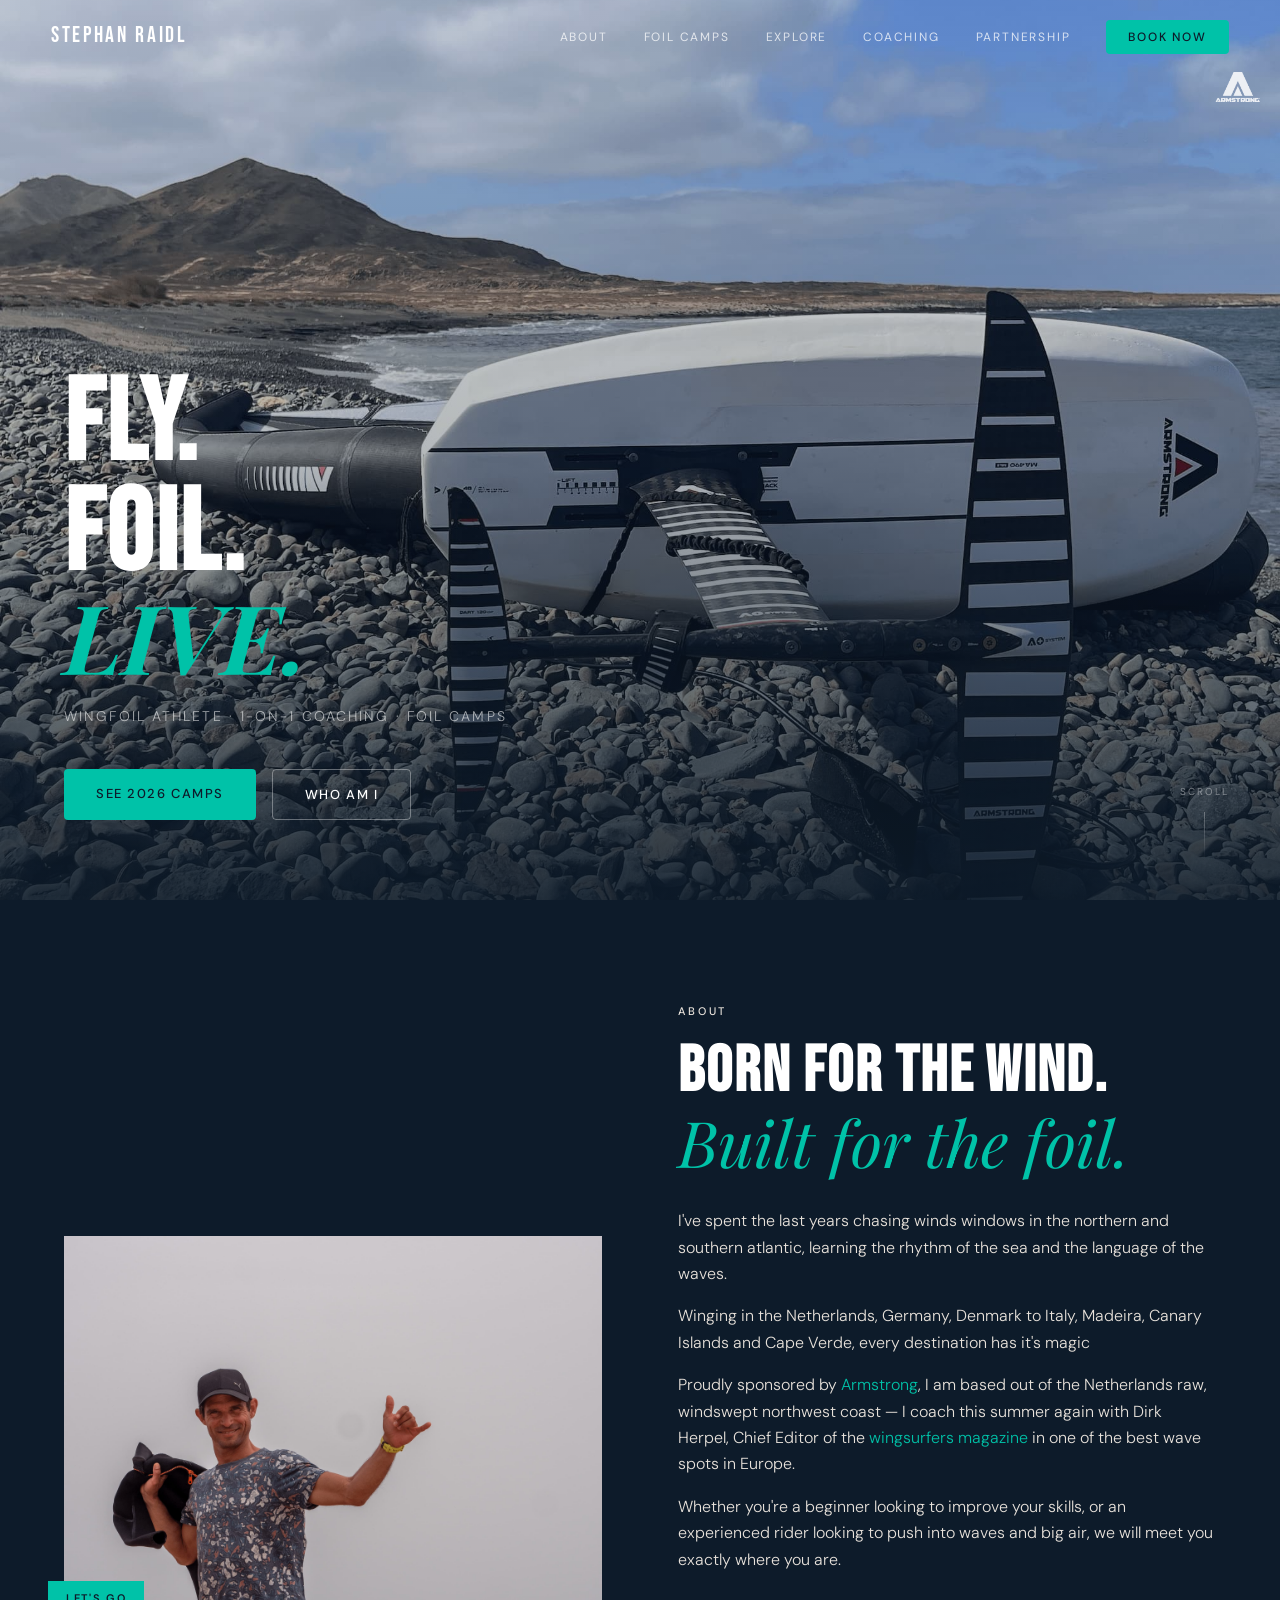
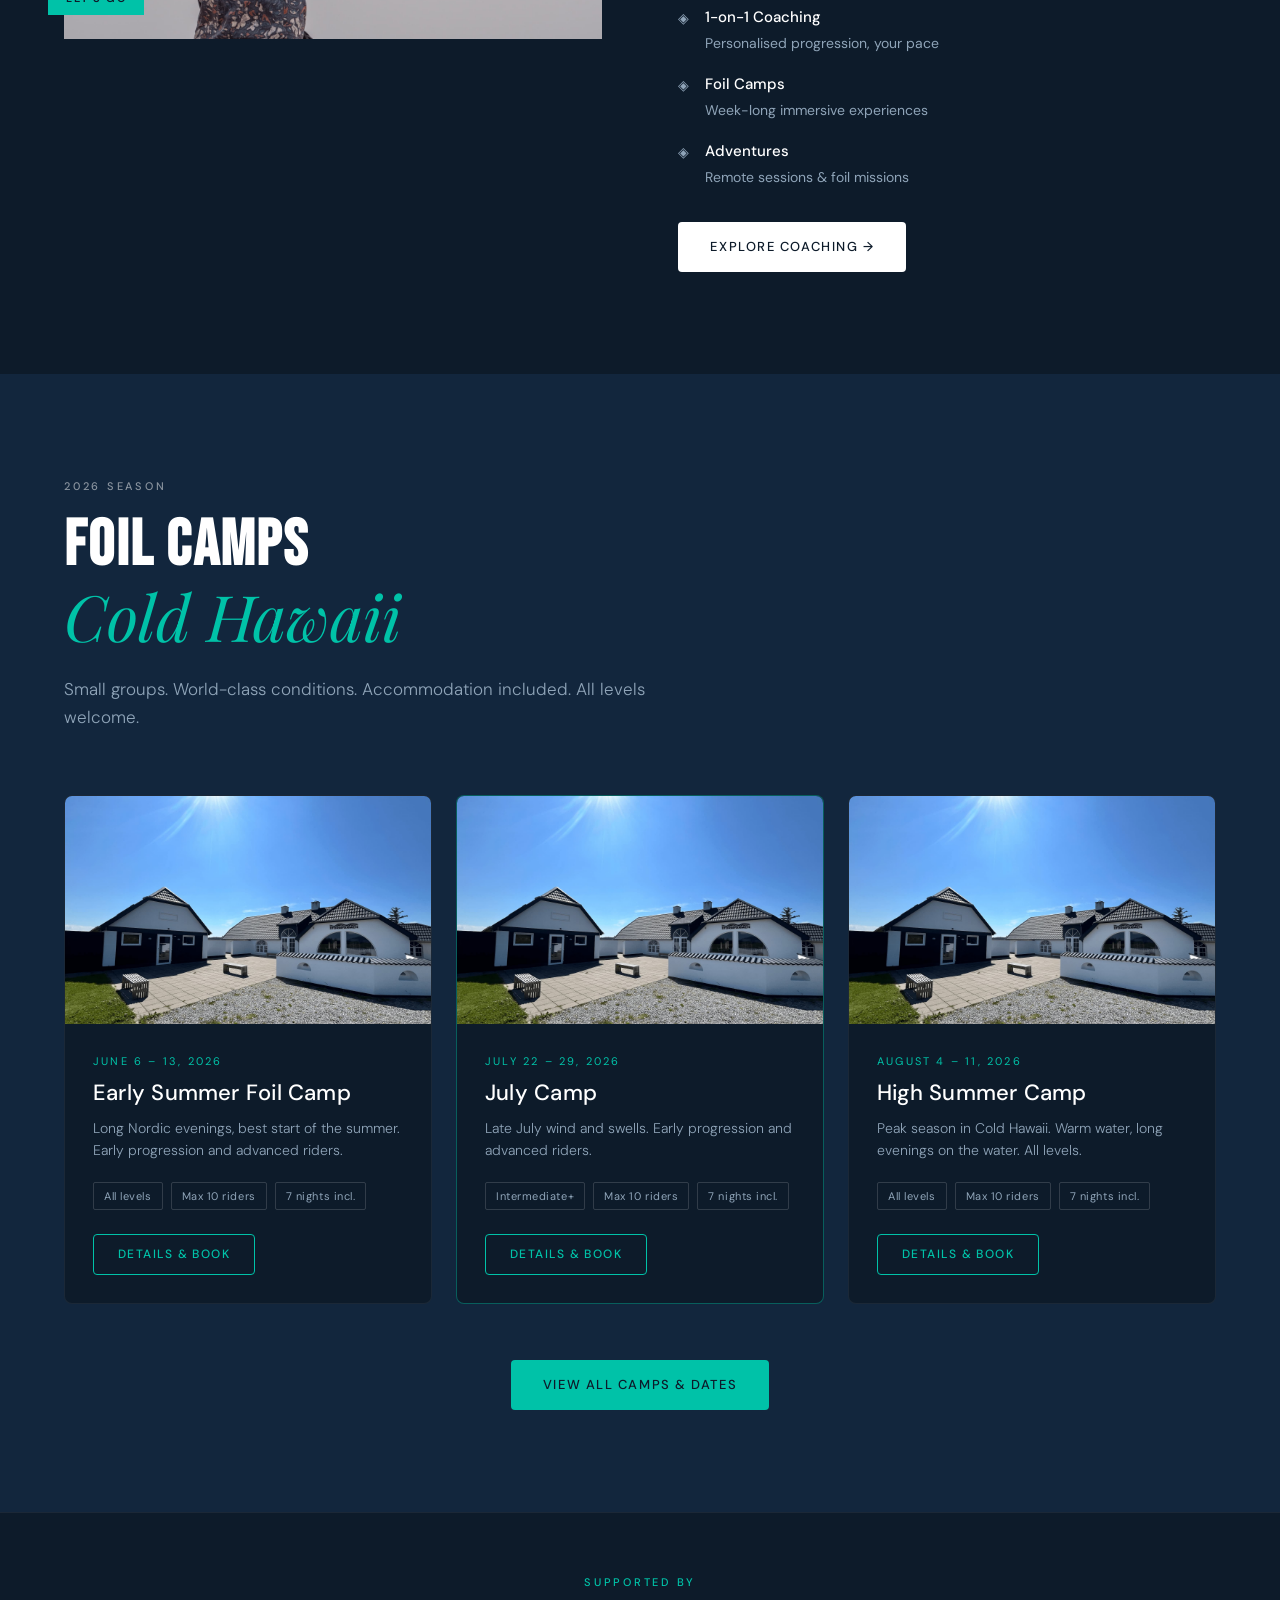
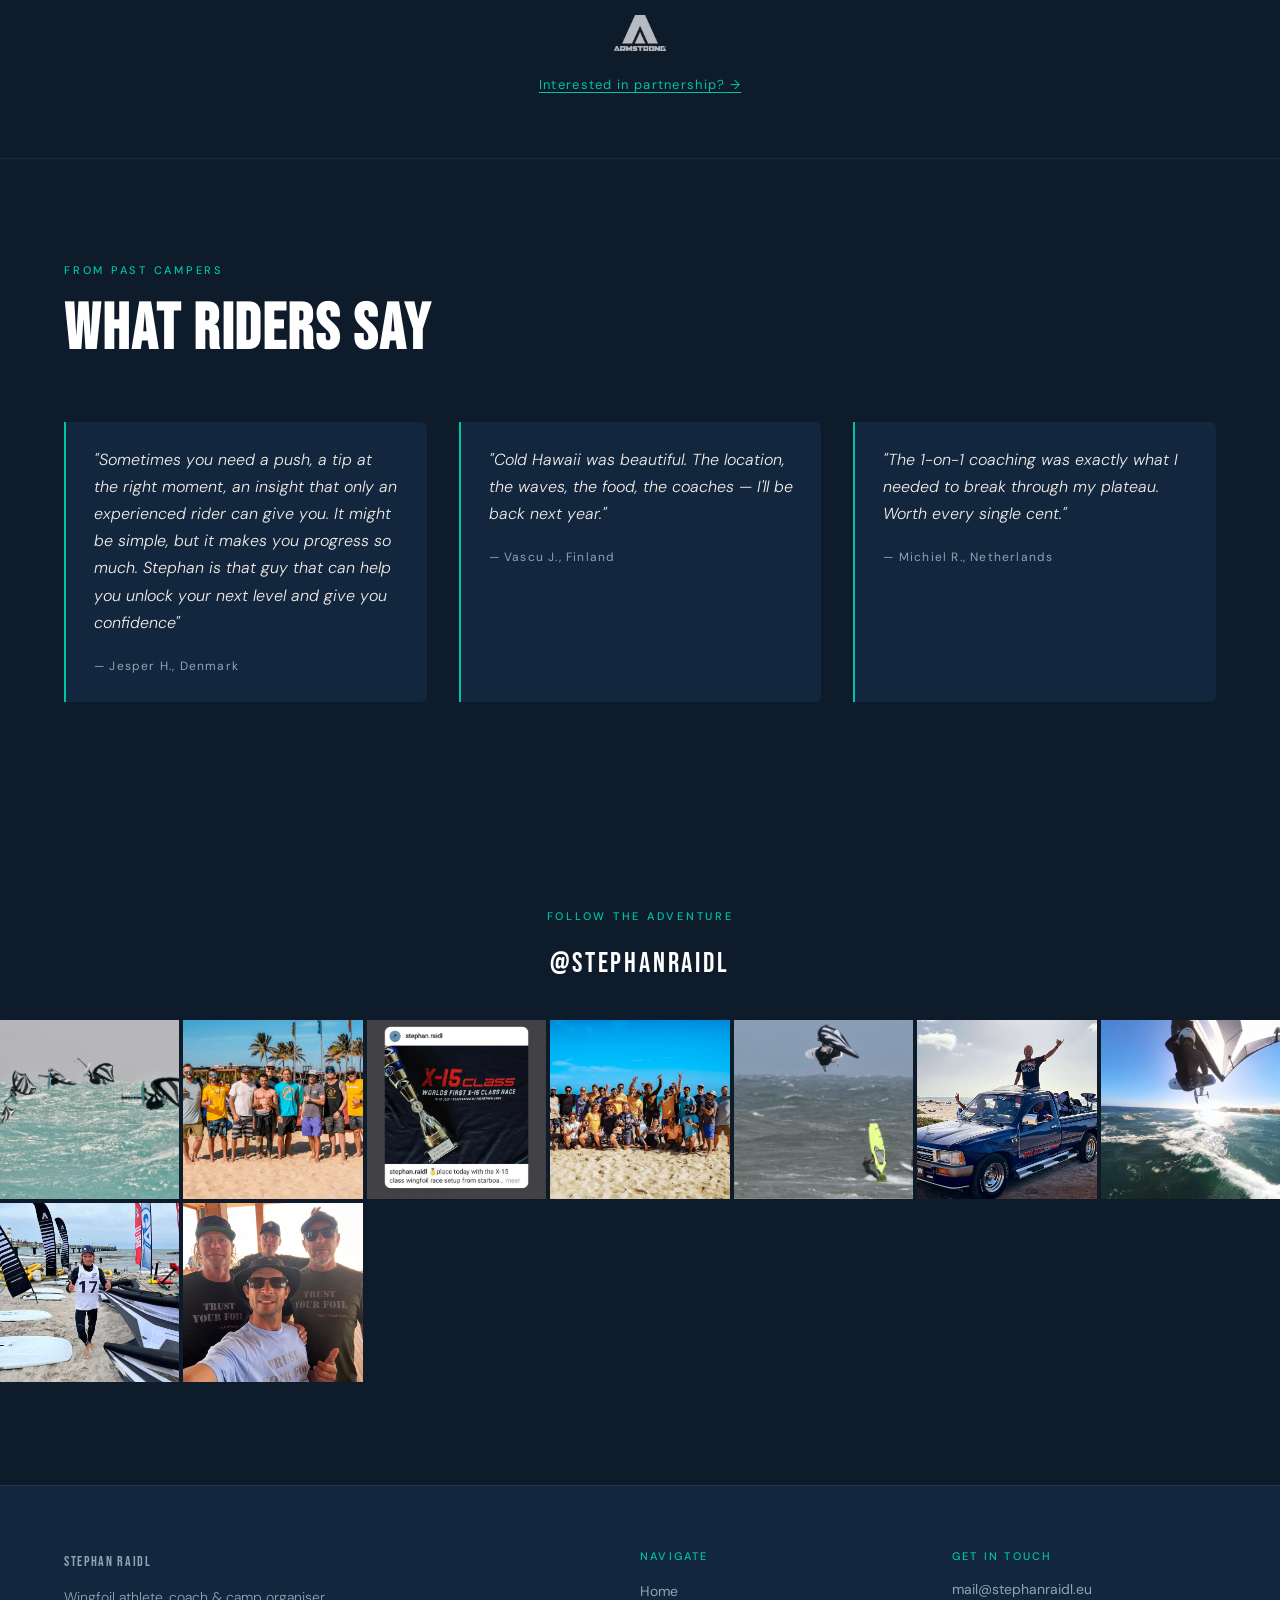
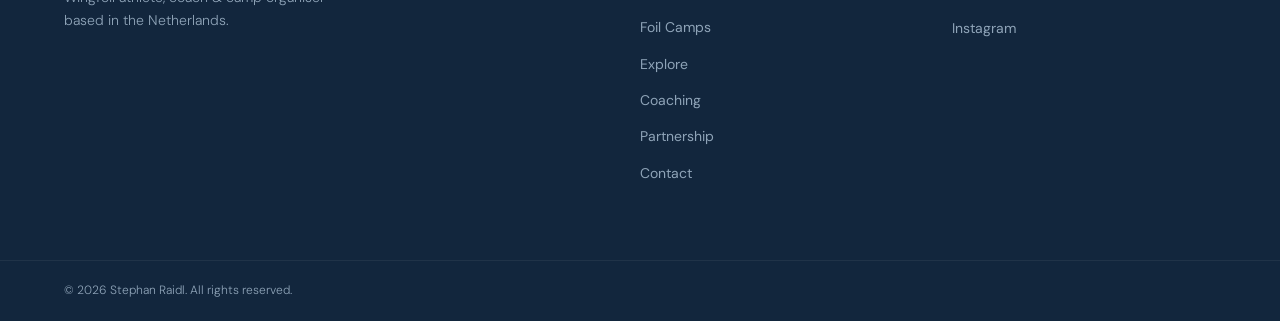
==== index.html @ f6f85b85 "Initial commit — full wingfoil athlete website Complete static site for Stephan Raidl: index, camps," ====
<!DOCTYPE html>
<html lang="en">
<head>
  <meta charset="UTF-8" />
  <meta name="viewport" content="width=device-width, initial-scale=1.0" />
  <title>Stephan Raidl — Wingfoil Athlete & Coach · Cold Hawaii Camps 2026</title>
  <meta name="description" content="Professional wingfoil athlete, 1-on-1 coaching & foil camps in Cold Hawaii, Denmark. Book your adventure." />
  <link rel="preconnect" href="https://fonts.googleapis.com" />
  <link rel="preconnect" href="https://fonts.gstatic.com" crossorigin />
  <link href="https://fonts.googleapis.com/css2?family=Bebas+Neue&family=DM+Sans:ital,wght@0,300;0,400;0,500;1,300&family=Playfair+Display:ital@1&display=swap" rel="stylesheet" />
  <link rel="stylesheet" href="style.css" />
  <style>
    .camp-slideshow { position: relative; overflow: hidden; }
    .camp-slideshow .slide { position: absolute; inset: 0; opacity: 0; transition: opacity 0.8s ease; }
    .camp-slideshow .slide:first-child { position: relative; }
    .camp-slideshow .slide.active { opacity: 1; z-index: 1; }
    .camp-slideshow .slide img { width: 100%; height: 100%; object-fit: cover; display: block; }
    .insta-grid { grid-template-columns: repeat(auto-fill, minmax(160px, 1fr)); }
    .insta-cell { display: block; aspect-ratio: 1; overflow: hidden; }
    .insta-cell img { width: 100%; height: 100%; object-fit: cover; display: block; transition: transform 0.3s ease; }
    .insta-cell:hover img { transform: scale(1.05); }
  </style>
</head>
<body>

  <!-- ─── NAV ─── -->
  <nav id="nav">
    <a href="index.html" class="nav-logo">Stephan Raidl</a>
    <button class="nav-burger" id="burger" aria-label="Menu">
      <span></span><span></span><span></span>
    </button>
    <ul class="nav-links" id="nav-links">
      <li><a href="index.html#about">About</a></li>
      <li><a href="camps.html">Foil Camps</a></li>
      <li><a href="explore.html">Explore</a></li>
          <li><a href="coaching.html">Coaching</a></li>
      <li><a href="partnership.html">Partnership</a></li>
      <li><a href="contact.html" class="nav-cta">Book Now</a></li>
    </ul>
  </nav>

  <!-- ─── ARMSTRONG LOGO ─── -->
  <a href="https://armstrongfoils.com/" target="_blank" rel="noopener noreferrer"
     style="position:fixed;top:72px;right:42px;transform:translateX(50%);z-index:999;opacity:0.85;transition:opacity 0.2s;"
     onmouseover="this.style.opacity='1'" onmouseout="this.style.opacity='0.85'">
    <img src="images/A-logo.avif" alt="Armstrong Foils" style="height:30px;width:auto;filter:brightness(0) invert(1);" />
  </a>

  <!-- ─── HERO ─── -->
  <header class="hero">
    <div class="hero-bg">
      <img src="images/FoilOnBeach_AliBaba.jpg" alt="Foil setup on Beach Sal AliBaba"/>
    </div>
    <div class="hero-overlay"></div>
    <div class="hero-content">

      <h1 class="hero-title">
        <span class="line">FLY.</span>
        <span class="line">FOIL.</span>
        <span class="line italic">LIVE.</span>
      </h1>
      <p class="hero-sub">Wingfoil athlete · 1-on-1 coaching · Foil camps</p>
      <div class="hero-actions">
        <a href="camps.html" class="btn btn-primary">See 2026 Camps</a>
        <a href="#about" class="btn btn-ghost">Who am I</a>
      </div>
    </div>
    <div class="hero-scroll">
      <span>Scroll</span>
      <div class="scroll-line"></div>
    </div>
  </header>

  <!-- ─── ABOUT ─── -->
  <section class="about" id="about">
    <div class="about-image">
      <img src="images/stephan-portrait-shaka.jpg" alt="stephan portrait shaka" />
      <div class="about-tag">Let's Go</div>
    </div>
    <div class="about-content">
      <p class="section-label">About</p>
      <h2>Born for the wind.<br /><em>Built for the foil.</em></h2>
      <p>I've spent the last years chasing winds windows in the northern and southern atlantic, learning the rhythm of the sea and the language of the waves.</p>
      <p> Winging in the Netherlands, Germany, Denmark to Italy, Madeira, Canary Islands and Cape Verde, every destination has it's magic </p>
      <p>Proudly sponsored by <a href="https://armstrongfoils.com/" target="_blank" rel="noopener noreferrer" style="color:var(--teal);text-decoration:none;">Armstrong</a>, I am based out of the Netherlands raw, windswept northwest coast — I coach this summer again with Dirk Herpel, Chief Editor of the <a href="https://www.wingsurfersmagazin.de" target="_blank" rel="noopener noreferrer" style="color:var(--teal);text-decoration:none;">wingsurfers magazine</a> in one of the best wave spots in Europe.</p>
      <p>Whether you're a beginner looking to improve your skills, or an experienced rider looking to push into waves and big air, we will meet you exactly where you are.</p>
      <ul class="about-pillars">
        <li>
          <span class="pillar-icon">◈</span>
          <div>
            <strong>1-on-1 Coaching</strong>
            <span>Personalised progression, your pace</span>
          </div>
        </li>
        <li>
          <span class="pillar-icon">◈</span>
          <div>
            <strong>Foil Camps</strong>
            <span>Week-long immersive experiences</span>
          </div>
        </li>
        <li>
          <span class="pillar-icon">◈</span>
          <div>
            <strong>Adventures</strong>
            <span>Remote sessions & foil missions</span>
          </div>
        </li>
      </ul>
      <a href="coaching.html" class="btn btn-dark">Explore Coaching →</a>
    </div>
  </section>

  <!-- ─── CAMPS TEASER ─── -->
  <section class="camps-teaser">
    <div class="camps-teaser-header">
      <p class="section-label light">2026 Season</p>
      <h2>Foil Camps<br /><em>Cold Hawaii</em></h2>
      <p class="camps-intro">Small groups. World-class conditions. Accommodation included. All levels welcome.</p>
    </div>
    <div class="camps-grid">
      <div class="camp-card">
        <div class="camp-img-wrap camp-slideshow">
          <div class="slide active"><img src="images/Stormfarmen_wide.jpg" alt="Foil Camp" /></div>
          <div class="slide"><img src="images/Still_foild_and_see.jpg" alt="Foil and Sea" /></div>
          <div class="slide"><img src="images/waves_Hanstholm.jpg" alt="Waves Hanstholm" /></div>
          <div class="slide"><img src="images/High_jump_hanstholm.jpg" alt="High Jump above windsurfers" /></div>
        </div>
        <div class="camp-info">
          <span class="camp-date">June 6 – 13, 2026</span>
          <h3>Early Summer Foil Camp</h3>
          <p>Long Nordic evenings, best start of the summer. Early progression and advanced riders.</p>
          <div class="camp-meta">
            <span>All levels</span>
            <span>Max 10 riders</span>
            <span>7 nights incl.</span>
          </div>
          <a href="camps.html" class="btn btn-outline">Details & Book</a>
        </div>
      </div>
      <div class="camp-card featured">
        <div class="camp-badge">Most Popular</div>
        <div class="camp-img-wrap camp-slideshow">
          <div class="slide active"><img src="images/Stormfarmen_wide.jpg" alt="High Jump Hanstholm" /></div>
          <div class="slide"><img src="images/High_jump_hanstholm.jpg" alt="High Jump above windsurfers" /></div>
          <div class="slide"><img src="images/waves_Hanstholm.jpg" alt="Waves Hanstholm" /></div>
          <div class="slide"><img src="images/Stoke_water.jpg" alt="Stoke on Water" /></div>
        </div>
        <div class="camp-info">
          <span class="camp-date">July 22 – 29, 2026</span>
          <h3>July Camp</h3>
          <p>Late July wind and swells. Early progression and advanced riders.</p>
          <div class="camp-meta">
            <span>Intermediate+</span>
            <span>Max 10 riders</span>
            <span>7 nights incl.</span>
          </div>
          <a href="camps.html" class="btn btn-outline">Details & Book</a>
        </div>
      </div>
      <div class="camp-card">
        <div class="camp-img-wrap camp-slideshow">
          <div class="slide active"><img src="images/Stormfarmen_wide.jpg" alt="Camp House" /></div>
          <div class="slide"><img src="images/High_jump_hanstholm.jpg" alt="Team SAL" /></div>
          <div class="slide"><img src="images/Still_foild_and_see.jpg" alt="Foil and Sea" /></div>
          <div class="slide"><img src="images/BackRoll.jpg" alt="Footprint in Sand" /></div>
        </div>
        <div class="camp-info">
          <span class="camp-date">August 4 – 11, 2026</span>
          <h3>High Summer Camp</h3>
          <p>Peak season in Cold Hawaii. Warm water, long evenings on the water. All levels.</p>
          <div class="camp-meta">
            <span>All levels</span>
            <span>Max 10 riders</span>
            <span>7 nights incl.</span>
          </div>
          <a href="camps.html" class="btn btn-outline">Details & Book</a>
        </div>
      </div>
    </div>
    <div class="camps-cta">
      <a href="camps.html" class="btn btn-primary">View All Camps & Dates</a>
    </div>
  </section>

  <!-- ─── SPONSORS ─── -->
  <section class="sponsors">
    <p class="section-label">Supported by</p>
    <div class="sponsors-row">
      <!-- Replace these with real sponsor logos -->
      <a href="https://armstrongfoils.com" target="_blank" class="sponsor-logo-link">
  <img src="images/A-logo.avif" alt="Sponsor Name" style="height:36px;width:auto;opacity:0.7;filter:brightness(0) invert(1);" />
    </a>
      <!-- <div class="sponsor-logo">SPONSOR 1</div> -->
      <!-- <div class="sponsor-logo">SPONSOR 2</div> -->
      <!-- <div class="sponsor-logo">SPONSOR 3</div> -->
    </div>
    <a href="partnership.html" class="sponsor-cta">Interested in partnership? →</a>
  </section>

  <!-- ─── TESTIMONIALS ─── -->
  <section class="testimonials">
    <p class="section-label">From past campers</p>
    <h2>What riders say</h2>
    <div class="testimonials-grid">
      <blockquote>
        <p>"Sometimes you need a push, a tip at the right moment, an insight that only an experienced rider can give you.
        It might be simple, but it makes you progress so much. Stephan is that guy that can help you unlock your next level and give you confidence"</p>
        <cite>— Jesper H., Denmark</cite>
      </blockquote>
      <blockquote>
        <p>"Cold Hawaii was beautiful. The location, the waves, the food, the coaches — I'll be back next year."</p>
        <cite>— Vascu J., Finland</cite>
      </blockquote>
      <blockquote>
        <p>"The 1-on-1 coaching was exactly what I needed to break through my plateau. Worth every single cent."</p>
        <cite>— Michiel R., Netherlands</cite>
      </blockquote>
    </div>
  </section>

  <!-- ─── INSTAGRAM STRIP ─── -->
  <section class="insta-strip">
    <p class="section-label">Follow the adventure</p>
    <p class="insta-handle"><a href="https://instagram.com/stephanraidl" target="_blank">@stephanraidl</a></p>
    <div class="insta-grid">
      <a href="https://instagram.com/stephanraidl" target="_blank" class="insta-cell"><img src="images/BackRoll.jpg" alt="Backroll" /></a>
      <a href="https://instagram.com/stephanraidl" target="_blank" class="insta-cell"><img src="images/Team_SAL.jpg" alt="Team SAL" /></a>
      <a href="https://instagram.com/stephanraidl" target="_blank" class="insta-cell"><img src="images/1stPlaceX15-compressed.jpg" alt="1st Place X15" /></a>
      <a href="https://instagram.com/stephanraidl" target="_blank" class="insta-cell"><img src="images/Team_extended_SAL.jpg" alt="Team SAL Extended" /></a>
      <a href="https://instagram.com/stephanraidl" target="_blank" class="insta-cell"><img src="images/High_jump_hanstholm.jpg" alt="High Jump Hanstholm" /></a>
      <a href="https://instagram.com/stephanraidl" target="_blank" class="insta-cell"><img src="images/shiny_pickup_SAL-compressed.jpg" alt="Pickup SAL" /></a>
      <a href="https://instagram.com/stephanraidl" target="_blank" class="insta-cell"><img src="images/spot_view5-compressed.jpg" alt="Spot View" /></a>
      <a href="https://instagram.com/stephanraidl" target="_blank" class="insta-cell"><img src="images/Me_FehmarnFestival-compressed.jpg" alt="Fehmarn Festival" /></a>
      <a href="https://instagram.com/stephanraidl" target="_blank" class="insta-cell"><img src="images/Trust_your_foil-compressed.jpg" alt="Trust Your Foil" /></a>
    </div>
  </section>

  <!-- ─── FOOTER ─── -->
  <footer class="footer">
    <div class="footer-top">
      <div class="footer-brand">
        <p class="footer-logo">Stephan Raidl</p>
        <p>Wingfoil athlete, coach & camp organiser<br />based in the Netherlands.</p>
      </div>
      <div class="footer-links">
        <h4>Navigate</h4>
        <ul>
          <li><a href="index.html">Home</a></li>
          <li><a href="camps.html">Foil Camps</a></li>
          <li><a href="explore.html">Explore</a></li>
          <li><a href="coaching.html">Coaching</a></li>
          <li><a href="partnership.html">Partnership</a></li>
          <li><a href="contact.html">Contact</a></li>
        </ul>
      </div>
      <div class="footer-contact">
        <h4>Get in touch</h4>
        <a href="mailto:mail@stephanraidl.eu">mail@stephanraidl.eu</a>
        <div class="footer-socials">
          <a href="https://instagram.com/stephanraidl" target="_blank">Instagram</a>
        </div>
      </div>
    </div>
    <div class="footer-bottom">
      <p>© 2026 Stephan Raidl. All rights reserved.</p>
      </p>
    </div>
  </footer>
  <script src="main.js"></script>
  <script>
    document.querySelectorAll('.camp-slideshow').forEach(function(show) {
      const slides = show.querySelectorAll('.slide');
      let current = 0;
      setInterval(function() {
        slides[current].classList.remove('active');
        current = (current + 1) % slides.length;
        slides[current].classList.add('active');
      }, 5000);
    });
  </script>
</body>
</html>
---- style.css ----
/* ─────────────────────────────────────────
   WINGFOIL ATHLETE SITE — STYLESHEET
   Aesthetic: Raw nordic · Editorial sport
   Palette: Deep navy + chalk + electric teal
───────────────────────────────────────── */

*, *::before, *::after { box-sizing: border-box; margin: 0; padding: 0; }

:root {
  --navy:    #0d1b2a;
  --navy-mid:#12263d;
  --navy-lt: #1a3a55;
  --chalk:   #f2ede8;
  --white:   #ffffff;
  --teal:    #00c2a8;
  --teal-dk: #009c87;
  --sand:    #d9c8b0;
  --text:    #e8e2db;
  --text-dim:#8fa4b8;

  --font-display: 'Bebas Neue', sans-serif;
  --font-italic:  'Playfair Display', serif;
  --font-body:    'DM Sans', sans-serif;

  --radius: 4px;
  --max-w: 1280px;
  --section-pad: clamp(64px, 8vw, 120px);
}

html { scroll-behavior: smooth; }

body {
  font-family: var(--font-body);
  background: var(--navy);
  color: var(--text);
  line-height: 1.65;
  font-size: 16px;
  -webkit-font-smoothing: antialiased;
}

/* ─── PLACEHOLDERS (remove when adding real images) ─── */
.img-placeholder {
  background: linear-gradient(135deg, var(--navy-mid) 0%, var(--navy-lt) 100%);
  display: flex;
  align-items: center;
  justify-content: center;
  color: var(--text-dim);
  font-size: 12px;
  letter-spacing: 0.1em;
  text-transform: uppercase;
  position: relative;
  width: 100%;
  aspect-ratio: 4/3;
  overflow: hidden;
}
.img-placeholder::after {
  content: '[ your photo ]';
  position: absolute;
  border: 1px dashed var(--navy-lt);
  padding: 8px 16px;
  border-radius: 2px;
  color: var(--text-dim);
  font-size: 11px;
}
.img-placeholder.tall    { aspect-ratio: 3/4; }
.img-placeholder.insta   { aspect-ratio: 1/1; }
.img-placeholder.accom   { aspect-ratio: 4/3; }
.img-placeholder.main-accom { grid-column: span 2; aspect-ratio: 16/9; }

/* Real images */
img { width: 100%; height: 100%; object-fit: cover; display: block; }

/* ─── TYPOGRAPHY ─── */
h1, h2, h3, h4 { line-height: 1.1; }

h1 {
  font-family: var(--font-display);
  font-size: clamp(56px, 9vw, 130px);
  letter-spacing: 0.02em;
  text-transform: uppercase;
  color: var(--white);
}

h1 em, h2 em {
  font-family: var(--font-italic);
  font-style: italic;
  font-weight: 400;
  text-transform: none;
  color: var(--teal);
  letter-spacing: 0;
}

h2 {
  font-family: var(--font-display);
  font-size: clamp(36px, 5vw, 72px);
  letter-spacing: 0.03em;
  text-transform: uppercase;
  color: var(--white);
}

h3 {
  font-size: 20px;
  font-weight: 500;
  color: var(--white);
  letter-spacing: 0.01em;
}

p { color: var(--text); font-weight: 300; }

a { color: inherit; text-decoration: none; }

.section-label {
  font-size: 11px;
  letter-spacing: 0.25em;
  text-transform: uppercase;
  color: var(--teal);
  font-weight: 500;
  display: block;
  margin-bottom: 16px;
}
.section-label.light { color: rgba(255,255,255,0.5); }

.section-title {
  font-family: var(--font-display);
  font-size: clamp(36px, 4vw, 60px);
  text-transform: uppercase;
  color: var(--white);
  letter-spacing: 0.03em;
  text-align: center;
  margin-bottom: 64px;
}

/* ─── BUTTONS ─── */
.btn {
  display: inline-block;
  padding: 14px 32px;
  font-family: var(--font-body);
  font-size: 13px;
  font-weight: 500;
  letter-spacing: 0.12em;
  text-transform: uppercase;
  border-radius: var(--radius);
  cursor: pointer;
  transition: all 0.2s ease;
  border: none;
}

.btn-primary {
  background: var(--teal);
  color: var(--navy);
}
.btn-primary:hover { background: var(--teal-dk); transform: translateY(-1px); }

.btn-ghost {
  background: transparent;
  color: var(--white);
  border: 1px solid rgba(255,255,255,0.35);
}
.btn-ghost:hover { border-color: var(--white); background: rgba(255,255,255,0.08); }

.btn-ghost-dark {
  background: transparent;
  color: var(--text);
  border: 1px solid rgba(255,255,255,0.2);
}
.btn-ghost-dark:hover { border-color: var(--teal); color: var(--teal); }

.btn-dark {
  background: var(--white);
  color: var(--navy);
}
.btn-dark:hover { background: var(--chalk); transform: translateY(-1px); }

.btn-outline {
  background: transparent;
  border: 1px solid var(--teal);
  color: var(--teal);
  padding: 10px 24px;
  font-size: 12px;
}
.btn-outline:hover { background: var(--teal); color: var(--navy); }

.full-width { width: 100%; text-align: center; }

/* ─── NAV ─── */
#nav {
  position: fixed;
  top: 0; left: 0; right: 0;
  z-index: 100;
  display: flex;
  align-items: center;
  justify-content: space-between;
  padding: 0 clamp(20px, 4vw, 60px);
  height: 72px;
  background: transparent;
  transition: background 0.4s, backdrop-filter 0.4s;
}

#nav.scrolled {
  background: rgba(13, 27, 42, 0.92);
  backdrop-filter: blur(12px);
  border-bottom: 1px solid rgba(255,255,255,0.06);
}

.nav-logo {
  font-family: var(--font-display);
  font-size: 22px;
  letter-spacing: 0.12em;
  color: var(--white);
  flex-shrink: 0;
}

.nav-links {
  display: flex;
  list-style: none;
  gap: 36px;
  align-items: center;
}

.nav-links a {
  font-size: 12px;
  letter-spacing: 0.15em;
  text-transform: uppercase;
  color: rgba(255,255,255,0.75);
  transition: color 0.2s;
}
.nav-links a:hover, .nav-links a.active { color: var(--white); }

.nav-cta {
  background: var(--teal) !important;
  color: var(--navy) !important;
  padding: 9px 22px;
  border-radius: var(--radius);
  font-weight: 500 !important;
}
.nav-cta:hover { background: var(--teal-dk) !important; }

.nav-burger {
  display: none;
  flex-direction: column;
  gap: 5px;
  background: none;
  border: none;
  cursor: pointer;
  padding: 4px;
}
.nav-burger span {
  display: block;
  width: 24px;
  height: 2px;
  background: var(--white);
  transition: all 0.3s;
}

/* ─── HERO ─── */
.hero {
  position: relative;
  height: 100svh;
  min-height: 600px;
  display: flex;
  align-items: flex-end;
  padding: 0 clamp(20px, 5vw, 80px) 80px;
  overflow: hidden;
}

.hero-bg {
  position: absolute;
  inset: 0;
  overflow: hidden;
}
.hero-bg img { width: 100%; height: 100%; object-fit: cover; }
.hero-placeholder {
  width: 100%;
  height: 100%;
  background: linear-gradient(160deg, #0a1624 0%, #1a3a55 50%, #0d2237 100%);
}
.hero-overlay {
  position: absolute;
  inset: 0;
  background: linear-gradient(to top, rgba(13,27,42,0.9) 0%, rgba(13,27,42,0.3) 50%, rgba(13,27,42,0.15) 100%);
}

.hero-content {
  position: relative;
  z-index: 2;
  max-width: 780px;
}

.hero-eyebrow {
  font-size: 11px;
  letter-spacing: 0.3em;
  text-transform: uppercase;
  color: var(--teal);
  margin-bottom: 16px;
}

.hero-title {
  display: flex;
  flex-direction: column;
  line-height: 0.95;
  margin-bottom: 24px;
}
.hero-title .line { display: block; }
.hero-title .italic {
  font-family: var(--font-italic);
  font-style: italic;
  font-size: clamp(48px, 7.5vw, 110px);
  color: var(--teal);
  text-transform: none;
  letter-spacing: 0;
}

.hero-sub {
  font-size: 14px;
  letter-spacing: 0.15em;
  text-transform: uppercase;
  color: rgba(255,255,255,0.6);
  margin-bottom: 40px;
}

.hero-actions { display: flex; gap: 16px; flex-wrap: wrap; }

.hero-scroll {
  position: absolute;
  bottom: 40px;
  right: clamp(20px, 4vw, 60px);
  z-index: 2;
  display: flex;
  flex-direction: column;
  align-items: center;
  gap: 12px;
  font-size: 10px;
  letter-spacing: 0.2em;
  text-transform: uppercase;
  color: rgba(255,255,255,0.4);
}
.scroll-line {
  width: 1px;
  height: 48px;
  background: linear-gradient(to bottom, rgba(255,255,255,0.3), transparent);
  animation: scrollPulse 2s ease-in-out infinite;
}
@keyframes scrollPulse {
  0%, 100% { opacity: 0.4; }
  50% { opacity: 1; }
}

/* PAGE HERO (inner pages) */
.page-hero {
  position: relative;
  height: 65vh;
  min-height: 420px;
  display: flex;
  align-items: flex-end;
  padding: 0 clamp(20px, 5vw, 80px) 80px;
  overflow: hidden;
}
.page-hero.short { height: 50vh; }
.page-hero-content {
  position: relative;
  z-index: 2;
}
.page-hero-content h1 {
  font-size: clamp(48px, 7vw, 100px);
}
.page-hero-content p {
  margin-top: 12px;
  font-size: 14px;
  letter-spacing: 0.12em;
  text-transform: uppercase;
  color: rgba(255,255,255,0.55);
}

/* ─── ABOUT ─── */
.about {
  display: grid;
  grid-template-columns: 1fr 1fr;
  min-height: 80vh;
  max-width: var(--max-w);
  margin: 0 auto;
  padding: var(--section-pad) clamp(20px, 5vw, 80px);
  gap: clamp(40px, 6vw, 100px);
  align-items: center;
}

.about-image { position: relative; }
.about-tag {
  position: absolute;
  bottom: 24px;
  left: -16px;
  background: var(--teal);
  color: var(--navy);
  font-size: 11px;
  letter-spacing: 0.15em;
  text-transform: uppercase;
  font-weight: 600;
  padding: 8px 18px;
}

.about-content h2 { margin-bottom: 24px; }
.about-content p { margin-bottom: 16px; color: var(--text); }

.about-pillars {
  list-style: none;
  margin: 32px 0;
  display: flex;
  flex-direction: column;
  gap: 16px;
}
.about-pillars li {
  display: flex;
  gap: 16px;
  align-items: flex-start;
}
.pillar-icon {
  color: var(--teal);
  font-size: 18px;
  flex-shrink: 0;
  margin-top: 2px;
}
.about-pillars strong {
  display: block;
  color: var(--white);
  font-size: 15px;
  font-weight: 500;
}
.about-pillars span { font-size: 14px; color: var(--text-dim); }

/* ─── CAMPS TEASER ─── */
.camps-teaser {
  background: var(--navy-mid);
  padding: var(--section-pad) clamp(20px, 5vw, 80px);
}

.camps-teaser-header {
  max-width: 600px;
  margin-bottom: 64px;
}
.camps-intro { color: var(--text-dim); margin-top: 16px; font-size: 17px; }

.camps-grid {
  display: grid;
  grid-template-columns: repeat(3, 1fr);
  gap: 24px;
  max-width: var(--max-w);
  margin: 0 auto;
}

.camp-card {
  background: var(--navy);
  border-radius: 8px;
  overflow: hidden;
  position: relative;
  border: 1px solid rgba(255,255,255,0.06);
  transition: transform 0.3s, border-color 0.3s;
}
.camp-card:hover {
  transform: translateY(-4px);
  border-color: rgba(0, 194, 168, 0.3);
}
.camp-card.featured { border-color: rgba(0, 194, 168, 0.4); }

.camp-badge {
  position: absolute;
  top: 16px;
  right: 16px;
  background: var(--teal);
  color: var(--navy);
  font-size: 10px;
  font-weight: 600;
  letter-spacing: 0.12em;
  text-transform: uppercase;
  padding: 5px 12px;
  border-radius: 2px;
  z-index: 1;
}

.camp-img-wrap { aspect-ratio: 16/10; overflow: hidden; }
.camp-img-wrap .img-placeholder { aspect-ratio: auto; height: 100%; }

.camp-info { padding: 28px; }

.camp-date {
  display: block;
  font-size: 11px;
  letter-spacing: 0.2em;
  text-transform: uppercase;
  color: var(--teal);
  margin-bottom: 10px;
}

.camp-info h3 { margin-bottom: 12px; font-size: 22px; }
.camp-info p { font-size: 14px; color: var(--text-dim); margin-bottom: 20px; line-height: 1.6; }

.camp-meta {
  display: flex;
  gap: 8px;
  flex-wrap: wrap;
  margin-bottom: 24px;
}
.camp-meta span {
  font-size: 11px;
  border: 1px solid rgba(255,255,255,0.15);
  padding: 4px 10px;
  border-radius: 2px;
  color: var(--text-dim);
  letter-spacing: 0.05em;
}

.camps-cta { text-align: center; margin-top: 56px; }

/* ─── SPONSORS ─── */
.sponsors {
  padding: 60px clamp(20px, 5vw, 80px);
  text-align: center;
  border-top: 1px solid rgba(255,255,255,0.06);
  border-bottom: 1px solid rgba(255,255,255,0.06);
}

.sponsors-row {
  display: flex;
  justify-content: center;
  align-items: center;
  gap: 48px;
  flex-wrap: wrap;
  margin: 24px 0 20px;
}
.sponsors-row.large { gap: 64px; }

.sponsor-logo {
  font-family: var(--font-display);
  font-size: 20px;
  letter-spacing: 0.15em;
  color: var(--text-dim);
  opacity: 0.6;
  transition: opacity 0.2s;
}
.sponsor-logo:hover { opacity: 1; }
.sponsor-logo.large { font-size: 28px; }

/* Replace .sponsor-logo with real images like: */
/* .sponsor-logo img { height: 32px; width: auto; filter: brightness(0) invert(1); opacity: 0.6; } */

.sponsor-cta {
  font-size: 13px;
  letter-spacing: 0.1em;
  color: var(--teal);
  text-decoration: underline;
  text-underline-offset: 3px;
}

/* ─── TESTIMONIALS ─── */
.testimonials {
  padding: var(--section-pad) clamp(20px, 5vw, 80px);
  max-width: var(--max-w);
  margin: 0 auto;
}
.testimonials h2 { margin-bottom: 56px; }

.testimonials-grid {
  display: grid;
  grid-template-columns: repeat(3, 1fr);
  gap: 32px;
}

blockquote {
  border-left: 2px solid var(--teal);
  padding: 24px 28px;
  background: var(--navy-mid);
  border-radius: 0 6px 6px 0;
}
blockquote p {
  font-size: 16px;
  font-style: italic;
  line-height: 1.7;
  color: var(--chalk);
  margin-bottom: 16px;
}
blockquote cite {
  font-size: 12px;
  letter-spacing: 0.1em;
  color: var(--text-dim);
  font-style: normal;
}

/* ─── INSTAGRAM STRIP ─── */
.insta-strip {
  padding: var(--section-pad) 0;
  text-align: center;
  overflow: hidden;
}
.insta-handle {
  font-family: var(--font-display);
  font-size: 28px;
  letter-spacing: 0.1em;
  margin-bottom: 32px;
}
.insta-handle a { color: var(--white); }
.insta-handle a:hover { color: var(--teal); }

.insta-grid {
  display: grid;
  grid-template-columns: repeat(6, 1fr);
  gap: 4px;
}
.insta-grid .img-placeholder { border-radius: 0; }

/* ─── FOOTER ─── */
.footer {
  background: var(--navy-mid);
  border-top: 1px solid rgba(255,255,255,0.08);
}

.footer-top {
  display: grid;
  grid-template-columns: 2fr 1fr 1fr;
  gap: 48px;
  padding: 64px clamp(20px, 5vw, 80px);
  max-width: var(--max-w);
  margin: 0 auto;
}

.footer-logo {
  font-family: var(--font-display);
  font-size: 24px;
  letter-spacing: 0.12em;
  color: var(--white);
  margin-bottom: 12px;
}
.footer-brand p { font-size: 14px; color: var(--text-dim); line-height: 1.7; }

.footer-links h4, .footer-contact h4 {
  font-size: 11px;
  letter-spacing: 0.2em;
  text-transform: uppercase;
  color: var(--teal);
  margin-bottom: 16px;
  font-weight: 500;
}

.footer-links ul { list-style: none; }
.footer-links li { margin-bottom: 10px; }
.footer-links a { font-size: 14px; color: var(--text-dim); transition: color 0.2s; }
.footer-links a:hover { color: var(--white); }

.footer-contact a {
  display: block;
  font-size: 14px;
  color: var(--text-dim);
  margin-bottom: 16px;
  transition: color 0.2s;
}
.footer-contact a:hover { color: var(--teal); }

.footer-socials { display: flex; gap: 16px; }

.footer-bottom {
  border-top: 1px solid rgba(255,255,255,0.06);
  padding: 20px clamp(20px, 5vw, 80px);
  display: flex;
  justify-content: space-between;
  flex-wrap: wrap;
  gap: 8px;
  max-width: var(--max-w);
  margin: 0 auto;
}
.footer-bottom p { font-size: 12px; color: var(--text-dim); }

/* ─── CAMPS PAGE ─── */
.page-intro {
  display: grid;
  grid-template-columns: 1fr 1fr;
  gap: clamp(40px, 6vw, 100px);
  max-width: var(--max-w);
  margin: 0 auto;
  padding: var(--section-pad) clamp(20px, 5vw, 80px);
  align-items: start;
}
.intro-text h2 { margin-bottom: 24px; }
.intro-text p { margin-bottom: 16px; color: var(--text); }

.intro-includes {
  background: var(--navy-mid);
  border-radius: 8px;
  padding: 36px;
  border-left: 3px solid var(--teal);
}
.intro-includes h3 { color: var(--white); margin-bottom: 20px; font-size: 16px; text-transform: uppercase; letter-spacing: 0.1em; }
.intro-includes ul { list-style: none; }
.intro-includes li { padding: 8px 0; font-size: 15px; border-bottom: 1px solid rgba(255,255,255,0.06); }
.intro-includes li:last-child { border-bottom: none; }

.camps-full {
  padding: var(--section-pad) clamp(20px, 5vw, 80px);
  max-width: var(--max-w);
  margin: 0 auto;
}

.camp-listing {
  display: grid;
  grid-template-columns: 1fr 1.3fr;
  gap: clamp(32px, 5vw, 80px);
  margin-bottom: 80px;
  padding-bottom: 80px;
  border-bottom: 1px solid rgba(255,255,255,0.08);
  align-items: start;
}
.camp-listing:last-child { border-bottom: none; margin-bottom: 0; }
.camp-listing.reverse { direction: rtl; }
.camp-listing.reverse > * { direction: ltr; }

.camp-listing-img { position: relative; }
.camp-listing-badge {
  position: absolute;
  top: 16px;
  left: 16px;
  background: rgba(13,27,42,0.85);
  border: 1px solid rgba(255,255,255,0.2);
  color: var(--white);
  font-size: 10px;
  font-weight: 600;
  letter-spacing: 0.15em;
  text-transform: uppercase;
  padding: 6px 14px;
  border-radius: 2px;
}
.camp-listing-badge.popular {
  background: var(--teal);
  color: var(--navy);
  border-color: var(--teal);
}

.camp-listing-date {
  font-size: 12px;
  letter-spacing: 0.2em;
  text-transform: uppercase;
  color: var(--teal);
  display: block;
  margin-bottom: 12px;
}
.camp-listing-body h3 {
  font-family: var(--font-display);
  font-size: clamp(32px, 4vw, 52px);
  text-transform: uppercase;
  letter-spacing: 0.03em;
  color: var(--white);
  margin-bottom: 20px;
}
.camp-listing-body p { color: var(--text); font-size: 16px; margin-bottom: 28px; line-height: 1.7; }

.camp-details-grid {
  display: grid;
  grid-template-columns: 1fr 1fr;
  gap: 16px;
  margin-bottom: 32px;
  background: var(--navy-mid);
  padding: 20px 24px;
  border-radius: 6px;
}
.camp-details-grid > div { display: flex; flex-direction: column; gap: 4px; }
.camp-details-grid strong {
  font-size: 10px;
  letter-spacing: 0.15em;
  text-transform: uppercase;
  color: var(--text-dim);
}
.camp-details-grid span { font-size: 15px; color: var(--white); font-weight: 400; }

.camp-pricing { margin-bottom: 28px; }
.price-tier {
  display: flex;
  justify-content: space-between;
  align-items: center;
  padding: 14px 0;
  border-bottom: 1px solid rgba(255,255,255,0.08);
}
.price-tier:last-of-type { border-bottom: none; }
.tier-name { font-size: 14px; color: var(--text-dim); }
.tier-price { font-size: 22px; font-weight: 500; color: var(--white); }
.price-note { font-size: 12px; color: var(--text-dim); margin-top: 8px; }

.camp-listing-actions { display: flex; gap: 12px; flex-wrap: wrap; }

/* Accommodation */
.accommodation {
  background: var(--navy-mid);
  padding: var(--section-pad) clamp(20px, 5vw, 80px);
  text-align: center;
}
.accommodation h2 { margin-bottom: 12px; }
.accom-intro { max-width: 580px; margin: 0 auto 48px; color: var(--text-dim); }

.accom-gallery {
  display: grid;
  grid-template-columns: repeat(2, 1fr);
  gap: 8px;
  max-width: 900px;
  margin: 0 auto;
}

/* FAQ */
.faq {
  padding: var(--section-pad) clamp(20px, 5vw, 80px);
  max-width: 800px;
  margin: 0 auto;
}
.faq h2 { margin-bottom: 48px; }

details {
  border-bottom: 1px solid rgba(255,255,255,0.1);
  padding: 0;
}
summary {
  padding: 20px 0;
  font-size: 17px;
  font-weight: 400;
  color: var(--white);
  cursor: pointer;
  list-style: none;
  display: flex;
  justify-content: space-between;
  align-items: center;
  gap: 16px;
}
summary::-webkit-details-marker { display: none; }
summary::after {
  content: '+';
  font-size: 20px;
  color: var(--teal);
  flex-shrink: 0;
  transition: transform 0.3s;
}
details[open] summary::after {
  content: '−';
}
details p {
  padding: 0 0 20px;
  font-size: 15px;
  color: var(--text-dim);
  line-height: 1.7;
}

/* ─── COACHING PAGE ─── */
.coaching-intro {
  display: grid;
  grid-template-columns: 1fr 1fr;
  gap: clamp(40px, 6vw, 100px);
  max-width: var(--max-w);
  margin: 0 auto;
  padding: var(--section-pad) clamp(20px, 5vw, 80px);
  align-items: center;
}
.coaching-text h2 { margin-bottom: 24px; }
.coaching-text p { margin-bottom: 16px; }

.coaching-levels {
  background: var(--navy-mid);
  padding: var(--section-pad) clamp(20px, 5vw, 80px);
}
.coaching-levels h2 { margin-bottom: 48px; }

.levels-grid {
  display: grid;
  grid-template-columns: repeat(3, 1fr);
  gap: 24px;
  max-width: var(--max-w);
  margin: 0 auto;
}
.level-card {
  padding: 36px;
  border: 1px solid rgba(255,255,255,0.1);
  border-radius: 8px;
  background: var(--navy);
}
.level-number {
  font-family: var(--font-display);
  font-size: 56px;
  color: rgba(0,194,168,0.2);
  display: block;
  line-height: 1;
  margin-bottom: 16px;
}
.level-card h3 { color: var(--white); margin-bottom: 12px; }
.level-card p { font-size: 14px; color: var(--text-dim); }

.coaching-pricing {
  padding: var(--section-pad) clamp(20px, 5vw, 80px);
  max-width: var(--max-w);
  margin: 0 auto;
}
.coaching-pricing h2 { margin-bottom: 48px; }

.pricing-cards {
  display: grid;
  grid-template-columns: repeat(3, 1fr);
  gap: 24px;
}
.pricing-card {
  background: var(--navy-mid);
  border-radius: 8px;
  padding: 36px;
  border: 1px solid rgba(255,255,255,0.08);
  position: relative;
  display: flex;
  flex-direction: column;
  gap: 20px;
}
.pricing-card.featured {
  background: var(--navy-lt);
  border-color: var(--teal);
}
.pricing-badge {
  position: absolute;
  top: -12px;
  left: 50%;
  transform: translateX(-50%);
  background: var(--teal);
  color: var(--navy);
  font-size: 10px;
  font-weight: 700;
  letter-spacing: 0.15em;
  text-transform: uppercase;
  padding: 5px 14px;
  border-radius: 2px;
  white-space: nowrap;
}
.pricing-card h3 { color: var(--white); font-size: 18px; }
.price {
  font-family: var(--font-display);
  font-size: 44px;
  color: var(--white);
  letter-spacing: 0.02em;
}
.pricing-card ul { list-style: none; flex: 1; }
.pricing-card li {
  padding: 8px 0;
  font-size: 14px;
  color: var(--text-dim);
  border-bottom: 1px solid rgba(255,255,255,0.06);
}
.pricing-card li:last-child { border-bottom: none; }

/* ─── PARTNERSHIP PAGE ─── */
.partnership-intro {
  display: grid;
  grid-template-columns: 1fr 1fr;
  gap: clamp(40px, 6vw, 100px);
  max-width: var(--max-w);
  margin: 0 auto;
  padding: var(--section-pad) clamp(20px, 5vw, 80px);
  align-items: start;
}
.p-intro-text h2 { margin-bottom: 24px; }
.p-intro-text p { margin-bottom: 16px; }

.p-intro-stats {
  background: var(--navy-mid);
  border-radius: 8px;
  padding: 36px;
  display: grid;
  grid-template-columns: 1fr 1fr;
  gap: 24px;
}
.stat-block { display: flex; flex-direction: column; gap: 6px; }
.stat-num {
  font-family: var(--font-display);
  font-size: 42px;
  color: var(--teal);
  line-height: 1;
}
.stat-label { font-size: 12px; color: var(--text-dim); letter-spacing: 0.05em; }
.stat-note {
  grid-column: span 2;
  font-size: 12px;
  color: var(--text-dim);
  border-top: 1px solid rgba(255,255,255,0.08);
  padding-top: 16px;
  margin-top: 0;
}

.current-sponsors {
  padding: 60px clamp(20px, 5vw, 80px);
  text-align: center;
  background: var(--navy-mid);
}

.partnership-offer {
  padding: var(--section-pad) clamp(20px, 5vw, 80px);
  max-width: var(--max-w);
  margin: 0 auto;
}
.partnership-offer h2 { margin-bottom: 48px; }

.offer-grid {
  display: grid;
  grid-template-columns: repeat(4, 1fr);
  gap: 24px;
}
.offer-card {
  background: var(--navy-mid);
  border-radius: 8px;
  padding: 28px;
  border: 1px solid rgba(255,255,255,0.06);
}
.offer-icon { font-size: 28px; display: block; margin-bottom: 16px; }
.offer-card h3 { margin-bottom: 12px; font-size: 18px; }
.offer-card p { font-size: 14px; color: var(--text-dim); line-height: 1.6; }

.why-me {
  display: grid;
  grid-template-columns: 1fr 1.2fr;
  gap: clamp(40px, 6vw, 100px);
  max-width: var(--max-w);
  margin: 0 auto;
  padding: var(--section-pad) clamp(20px, 5vw, 80px);
  align-items: center;
  background: var(--navy-mid);
}
.why-content h2 { margin-bottom: 32px; }

.why-list { list-style: none; margin-bottom: 40px; }
.why-list li {
  padding: 16px 0;
  border-bottom: 1px solid rgba(255,255,255,0.08);
  display: flex;
  flex-direction: column;
  gap: 4px;
}
.why-list li:last-child { border-bottom: none; }
.why-list strong { color: var(--white); font-size: 16px; }
.why-list span { font-size: 14px; color: var(--text-dim); }

/* ─── CONTACT PAGE ─── */
.contact-page {
  display: grid;
  grid-template-columns: 1fr 1.4fr;
  gap: clamp(40px, 6vw, 100px);
  max-width: var(--max-w);
  margin: 0 auto;
  padding: clamp(100px, 10vw, 140px) clamp(20px, 5vw, 80px) var(--section-pad);
  align-items: start;
}

.contact-left h1 { font-size: clamp(48px, 6vw, 80px); margin-bottom: 20px; }
.contact-left p { font-size: 16px; color: var(--text-dim); margin-bottom: 36px; }

.contact-info { display: flex; flex-direction: column; gap: 20px; }
.contact-info > div { display: flex; flex-direction: column; gap: 4px; }
.contact-info strong {
  font-size: 10px;
  letter-spacing: 0.2em;
  text-transform: uppercase;
  color: var(--teal);
}
.contact-info a, .contact-info span { font-size: 15px; color: var(--text); }
.contact-info a:hover { color: var(--teal); }

.contact-form {
  background: var(--navy-mid);
  border-radius: 12px;
  padding: 40px;
  display: flex;
  flex-direction: column;
  gap: 20px;
  border: 1px solid rgba(255,255,255,0.06);
}

.form-group { display: flex; flex-direction: column; gap: 8px; }
.form-group label {
  font-size: 11px;
  letter-spacing: 0.15em;
  text-transform: uppercase;
  color: var(--text-dim);
}
.form-group input,
.form-group select,
.form-group textarea {
  background: var(--navy);
  border: 1px solid rgba(255,255,255,0.12);
  border-radius: 4px;
  padding: 12px 16px;
  font-family: var(--font-body);
  font-size: 15px;
  color: var(--white);
  outline: none;
  transition: border-color 0.2s;
  width: 100%;
  resize: vertical;
  appearance: none;
  -webkit-appearance: none;
}
.form-group input:focus,
.form-group select:focus,
.form-group textarea:focus {
  border-color: var(--teal);
}
.form-group input::placeholder,
.form-group textarea::placeholder { color: var(--text-dim); }
.form-group select option { background: var(--navy); }
.form-note { font-size: 12px; color: var(--text-dim); text-align: center; }

.form-success {
  background: rgba(0, 194, 168, 0.1);
  border: 1px solid var(--teal);
  border-radius: 8px;
  padding: 32px;
  text-align: center;
}
.form-success p { font-size: 18px; color: var(--teal); }

/* ─── RESPONSIVE ─── */
@media (max-width: 1024px) {
  .camps-grid { grid-template-columns: 1fr 1fr; }
  .camps-grid .camp-card:last-child { grid-column: span 2; max-width: 500px; margin: 0 auto; }
  .offer-grid { grid-template-columns: repeat(2, 1fr); }
  .pricing-cards { grid-template-columns: 1fr; max-width: 420px; }
  .insta-grid { grid-template-columns: repeat(3, 1fr); }
  .insta-grid .img-placeholder:nth-child(n+4) { display: none; }
}

@media (max-width: 768px) {
  .nav-links {
    position: fixed;
    top: 72px; left: 0; right: 0; bottom: 0;
    background: var(--navy);
    flex-direction: column;
    justify-content: center;
    align-items: center;
    gap: 32px;
    transform: translateX(100%);
    transition: transform 0.35s ease;
  }
  .nav-links.open { transform: none; }
  .nav-links a { font-size: 16px; }
  .nav-cta { padding: 12px 28px !important; }
  .nav-burger { display: flex; }

  .about, .coaching-intro, .partnership-intro, .why-me, .page-intro, .contact-page {
    grid-template-columns: 1fr;
  }
  .camp-listing, .camp-listing.reverse {
    grid-template-columns: 1fr;
    direction: ltr;
  }
  .camps-grid { grid-template-columns: 1fr; }
  .camps-grid .camp-card:last-child { grid-column: auto; max-width: none; }
  .testimonials-grid { grid-template-columns: 1fr; }
  .levels-grid { grid-template-columns: 1fr; }
  .offer-grid { grid-template-columns: 1fr; }
  .footer-top { grid-template-columns: 1fr; gap: 32px; }
  .footer-bottom { flex-direction: column; }
  .hero-title .line { font-size: clamp(52px, 14vw, 100px); }
  .insta-grid { grid-template-columns: repeat(3, 1fr); }
  .accom-gallery { grid-template-columns: 1fr; }
  .accom-gallery .main-accom { grid-column: auto; }
  .p-intro-stats { grid-template-columns: 1fr 1fr; }
  .contact-form { padding: 24px; }
}
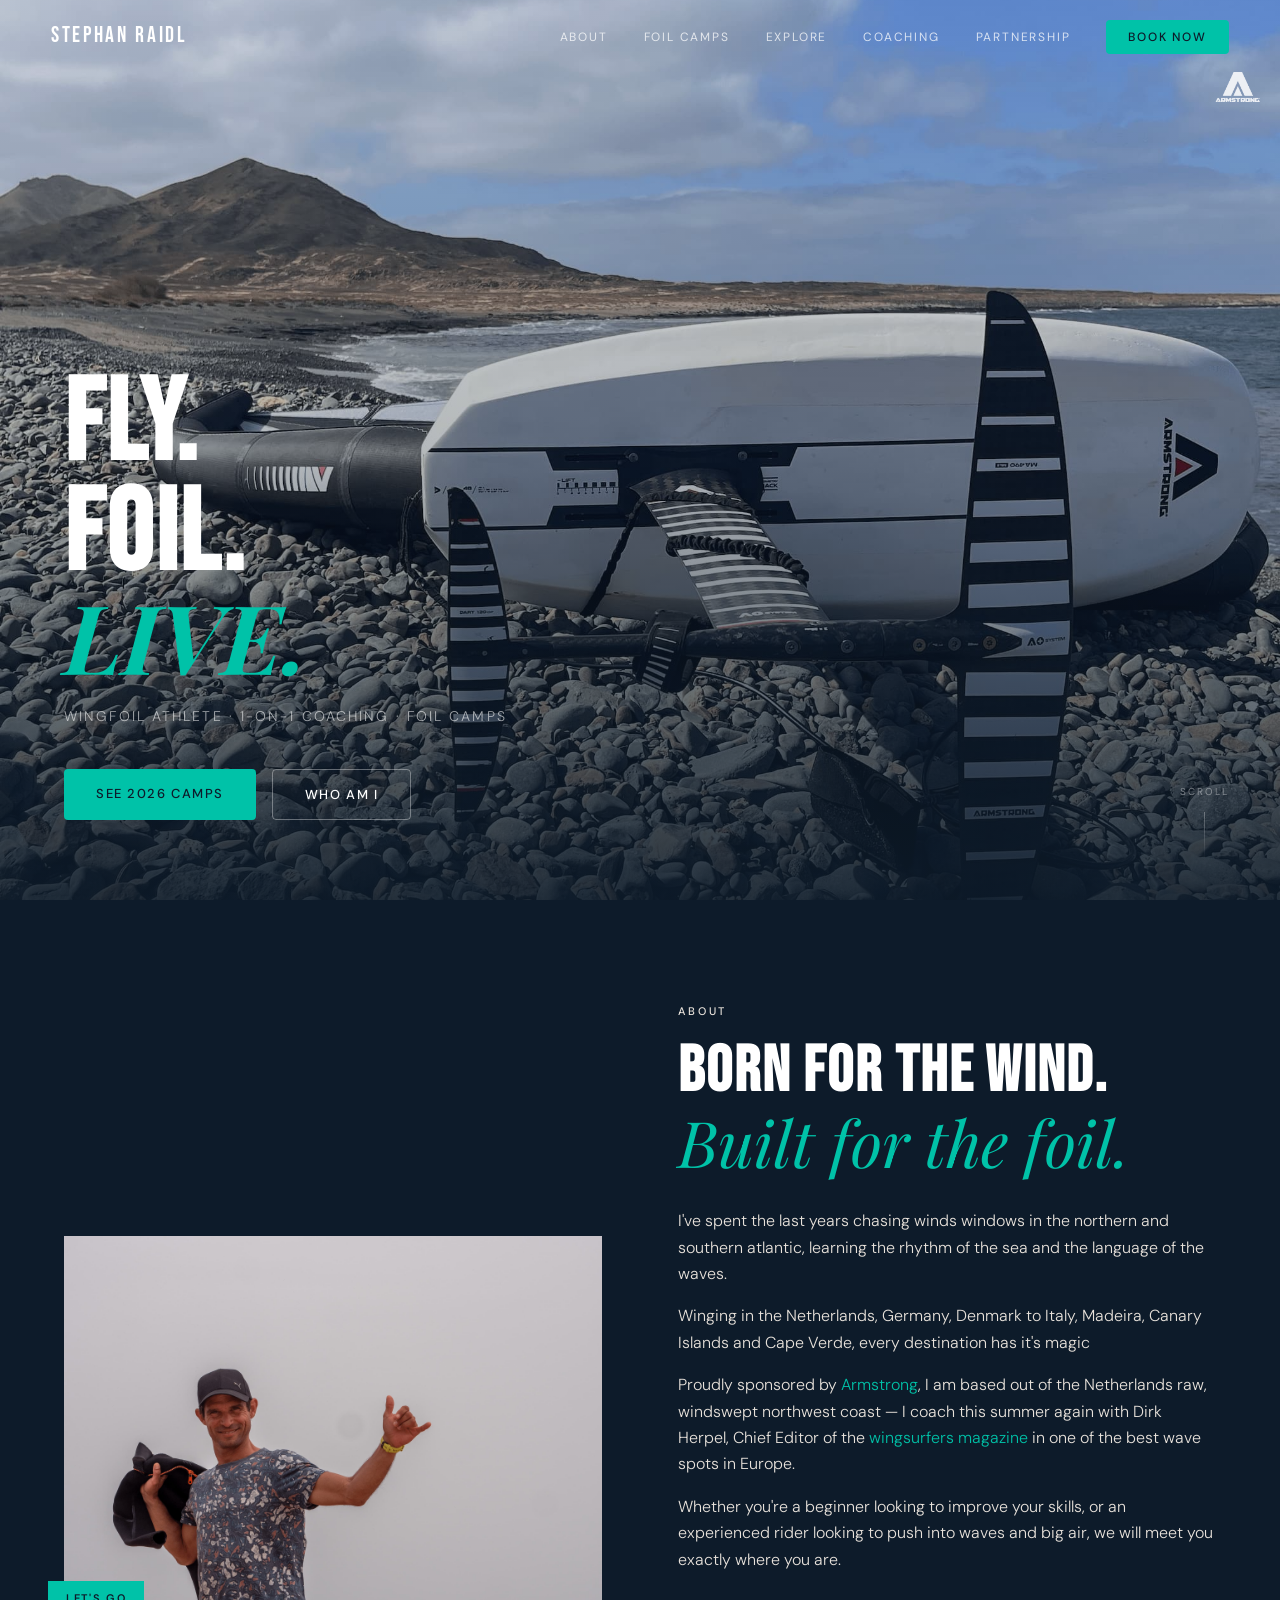
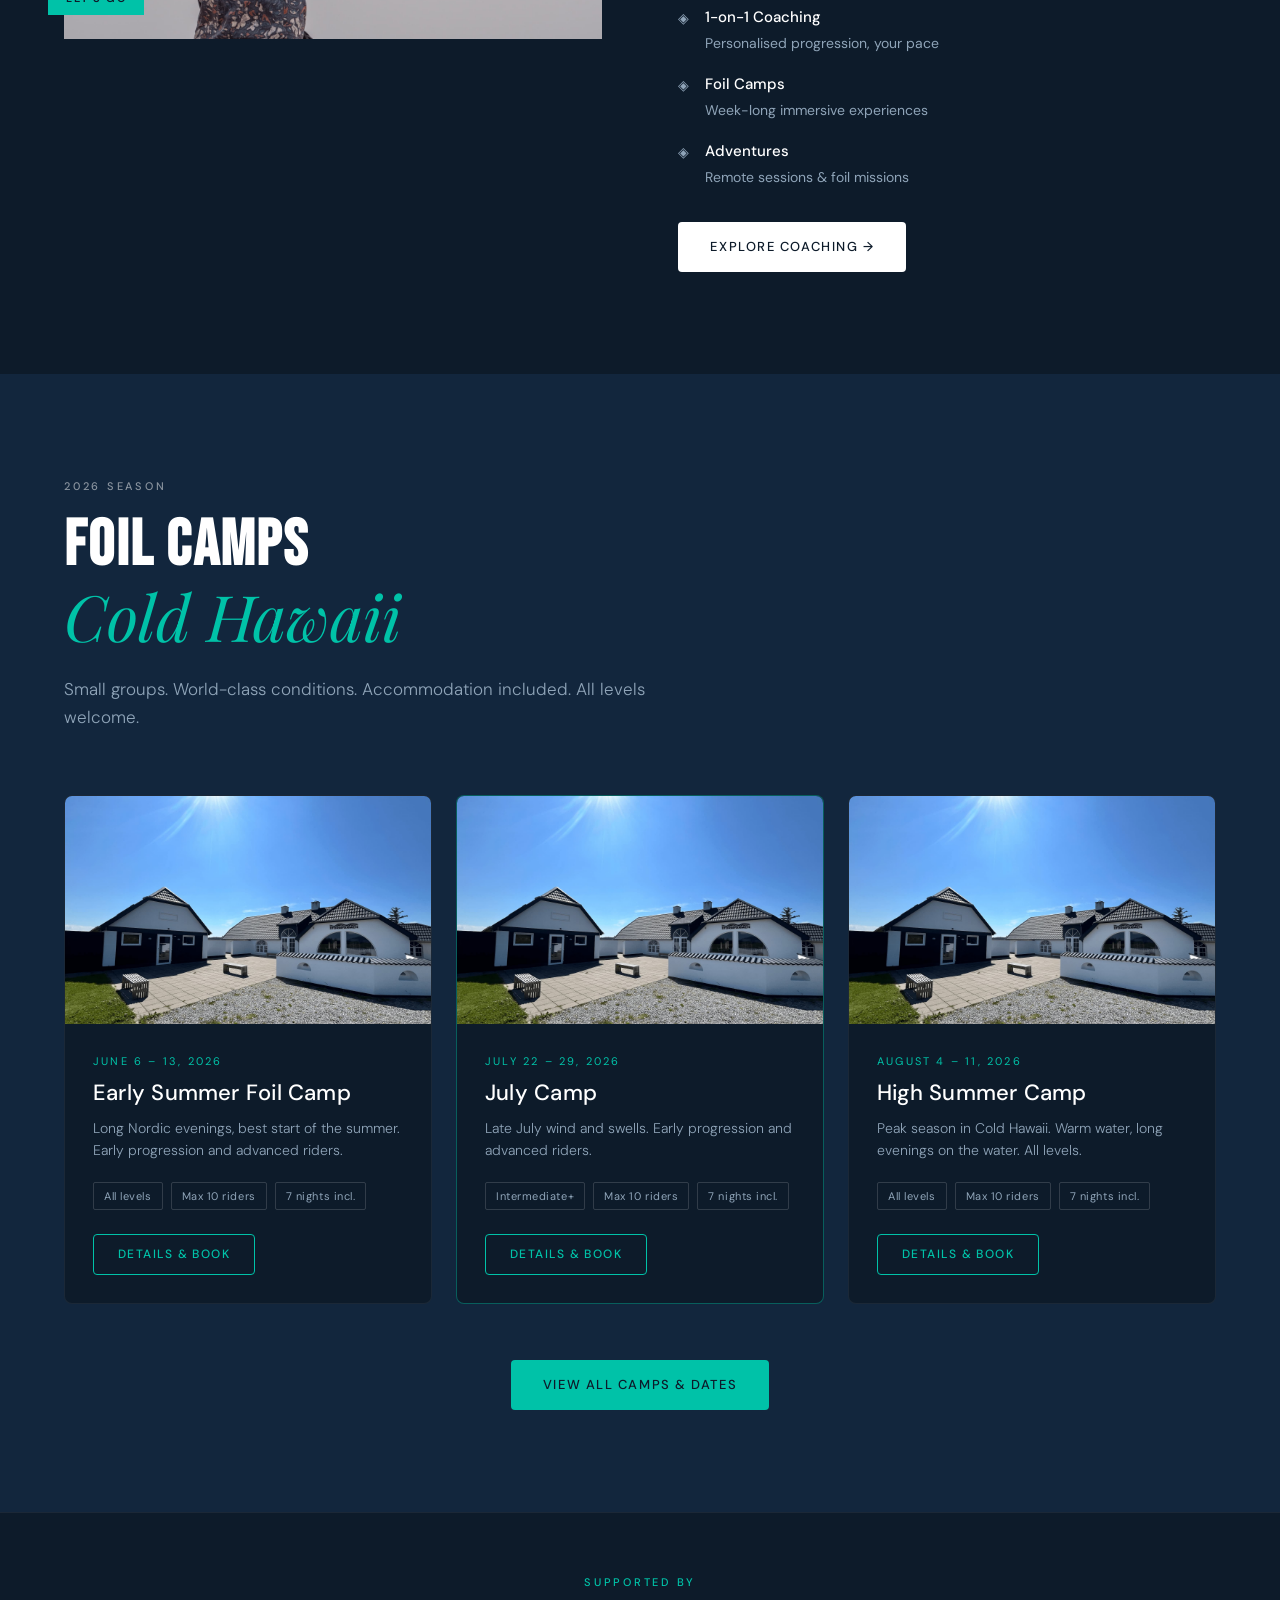
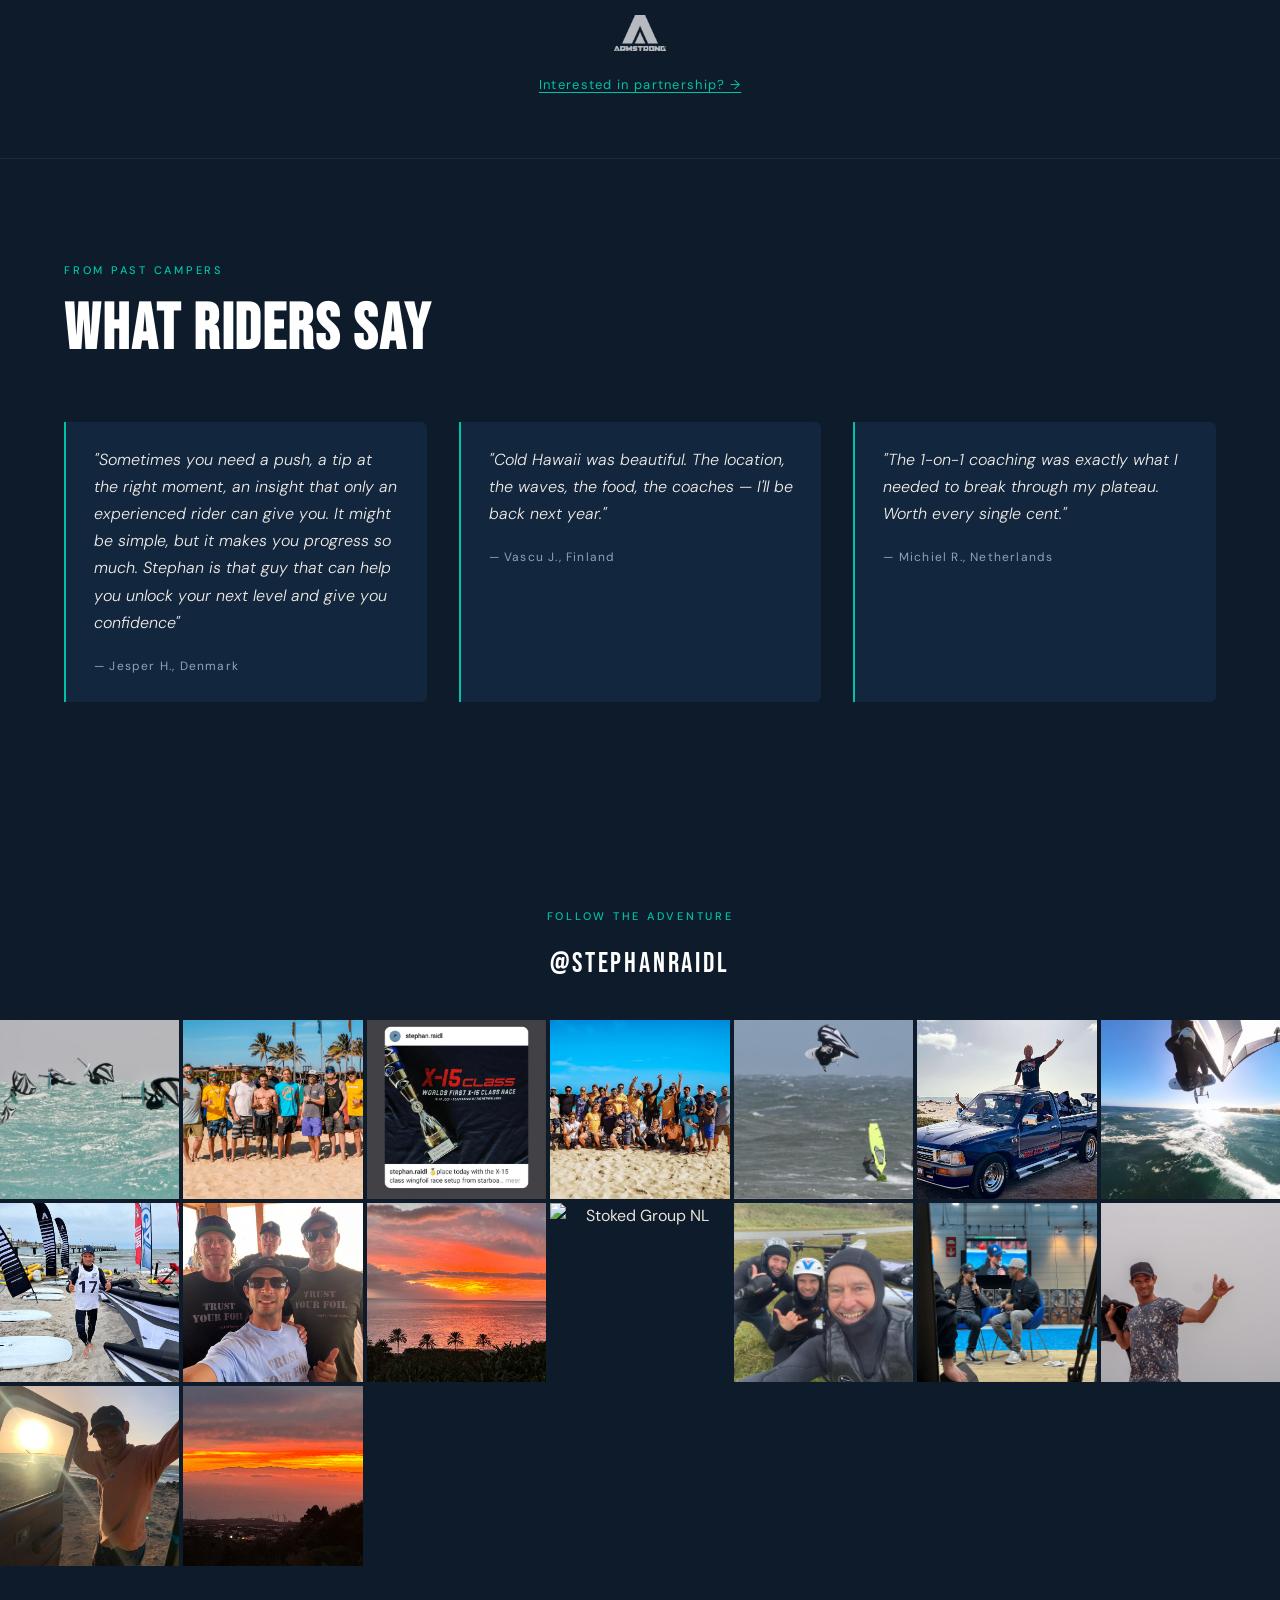
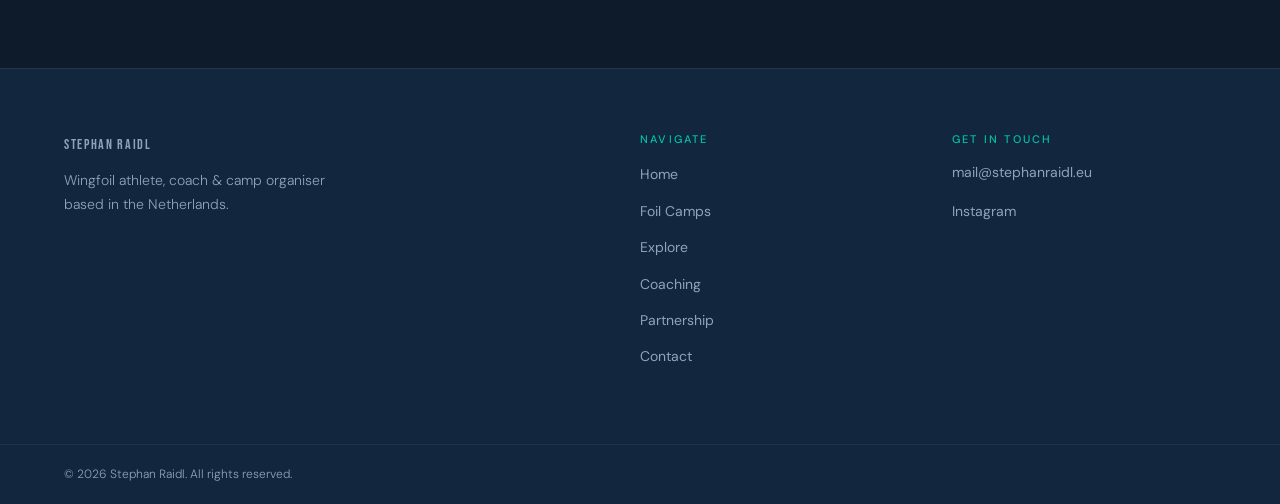
==== commit 77d2a60f: "Expand Instagram grid to 16 images on homepage Co-Authored-By: Claude Sonnet 4.6 <noreply@anthropic." ====
--- a/index.html
+++ b/index.html
@@ -233,6 +233,13 @@
       <a href="https://instagram.com/stephanraidl" target="_blank" class="insta-cell"><img src="images/spot_view5-compressed.jpg" alt="Spot View" /></a>
       <a href="https://instagram.com/stephanraidl" target="_blank" class="insta-cell"><img src="images/Me_FehmarnFestival-compressed.jpg" alt="Fehmarn Festival" /></a>
       <a href="https://instagram.com/stephanraidl" target="_blank" class="insta-cell"><img src="images/Trust_your_foil-compressed.jpg" alt="Trust Your Foil" /></a>
+      <a href="https://instagram.com/stephanraidl" target="_blank" class="insta-cell"><img src="images/Sunset_Madalena_do_Mar-compressed.jpg" alt="Sunset Madalena do Mar" /></a>
+      <a href="https://instagram.com/stephanraidl" target="_blank" class="insta-cell"><img src="images/stoked_group_NL-compressed.jpg" alt="Stoked Group NL" /></a>
+      <a href="https://instagram.com/stephanraidl" target="_blank" class="insta-cell"><img src="images/stoked_cold_Hawaii-compressed.jpg" alt="Stoked Cold Hawaii" /></a>
+      <a href="https://instagram.com/stephanraidl" target="_blank" class="insta-cell"><img src="images/StephanRaidl_Boot_interview.jpg" alt="Boot Interview" /></a>
+      <a href="https://instagram.com/stephanraidl" target="_blank" class="insta-cell"><img src="images/stephan-portrait-shaka.jpg" alt="Stephan Shaka" /></a>
+      <a href="https://instagram.com/stephanraidl" target="_blank" class="insta-cell"><img src="images/Me_opening_door-compressed.jpg" alt="Cape Verde" /></a>
+      <a href="https://instagram.com/stephanraidl" target="_blank" class="insta-cell"><img src="images/Gran_Canaria_sunrise-compressed.jpg" alt="Gran Canaria Sunrise" /></a>
     </div>
   </section>
 
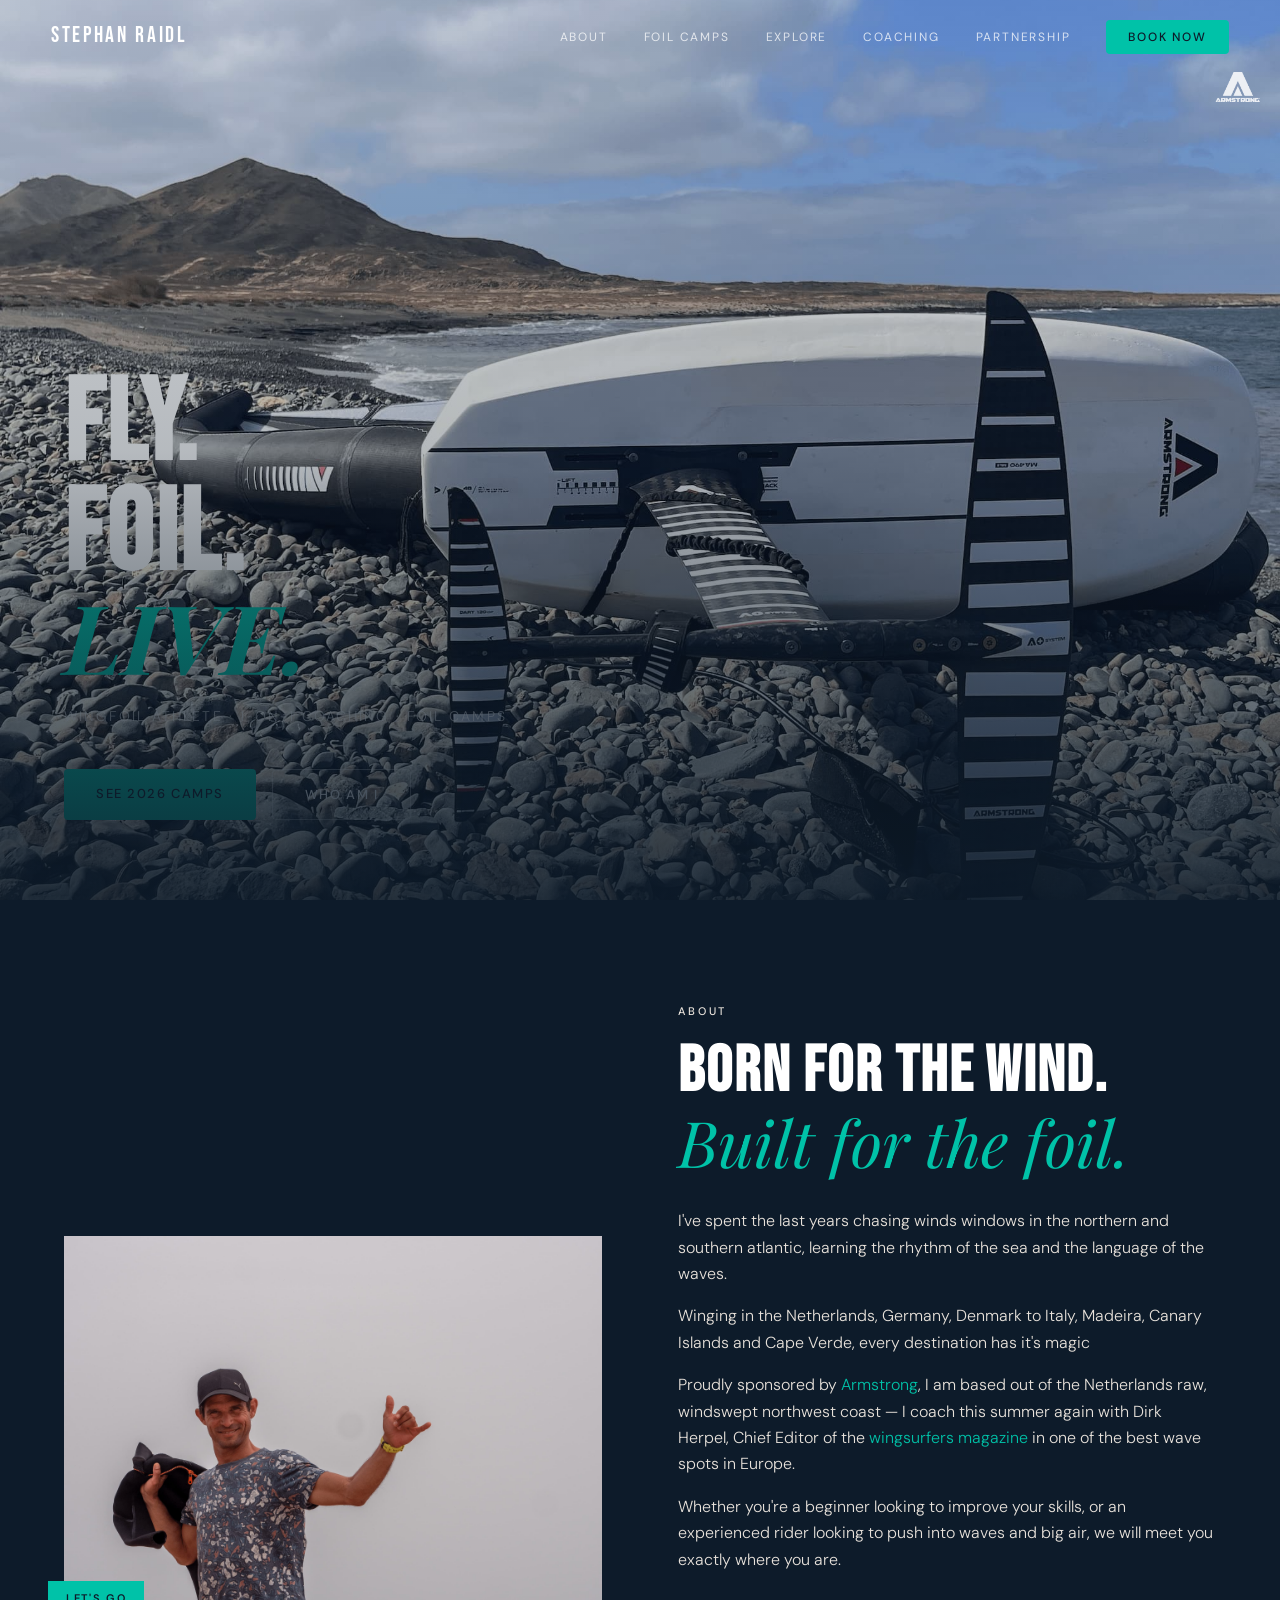
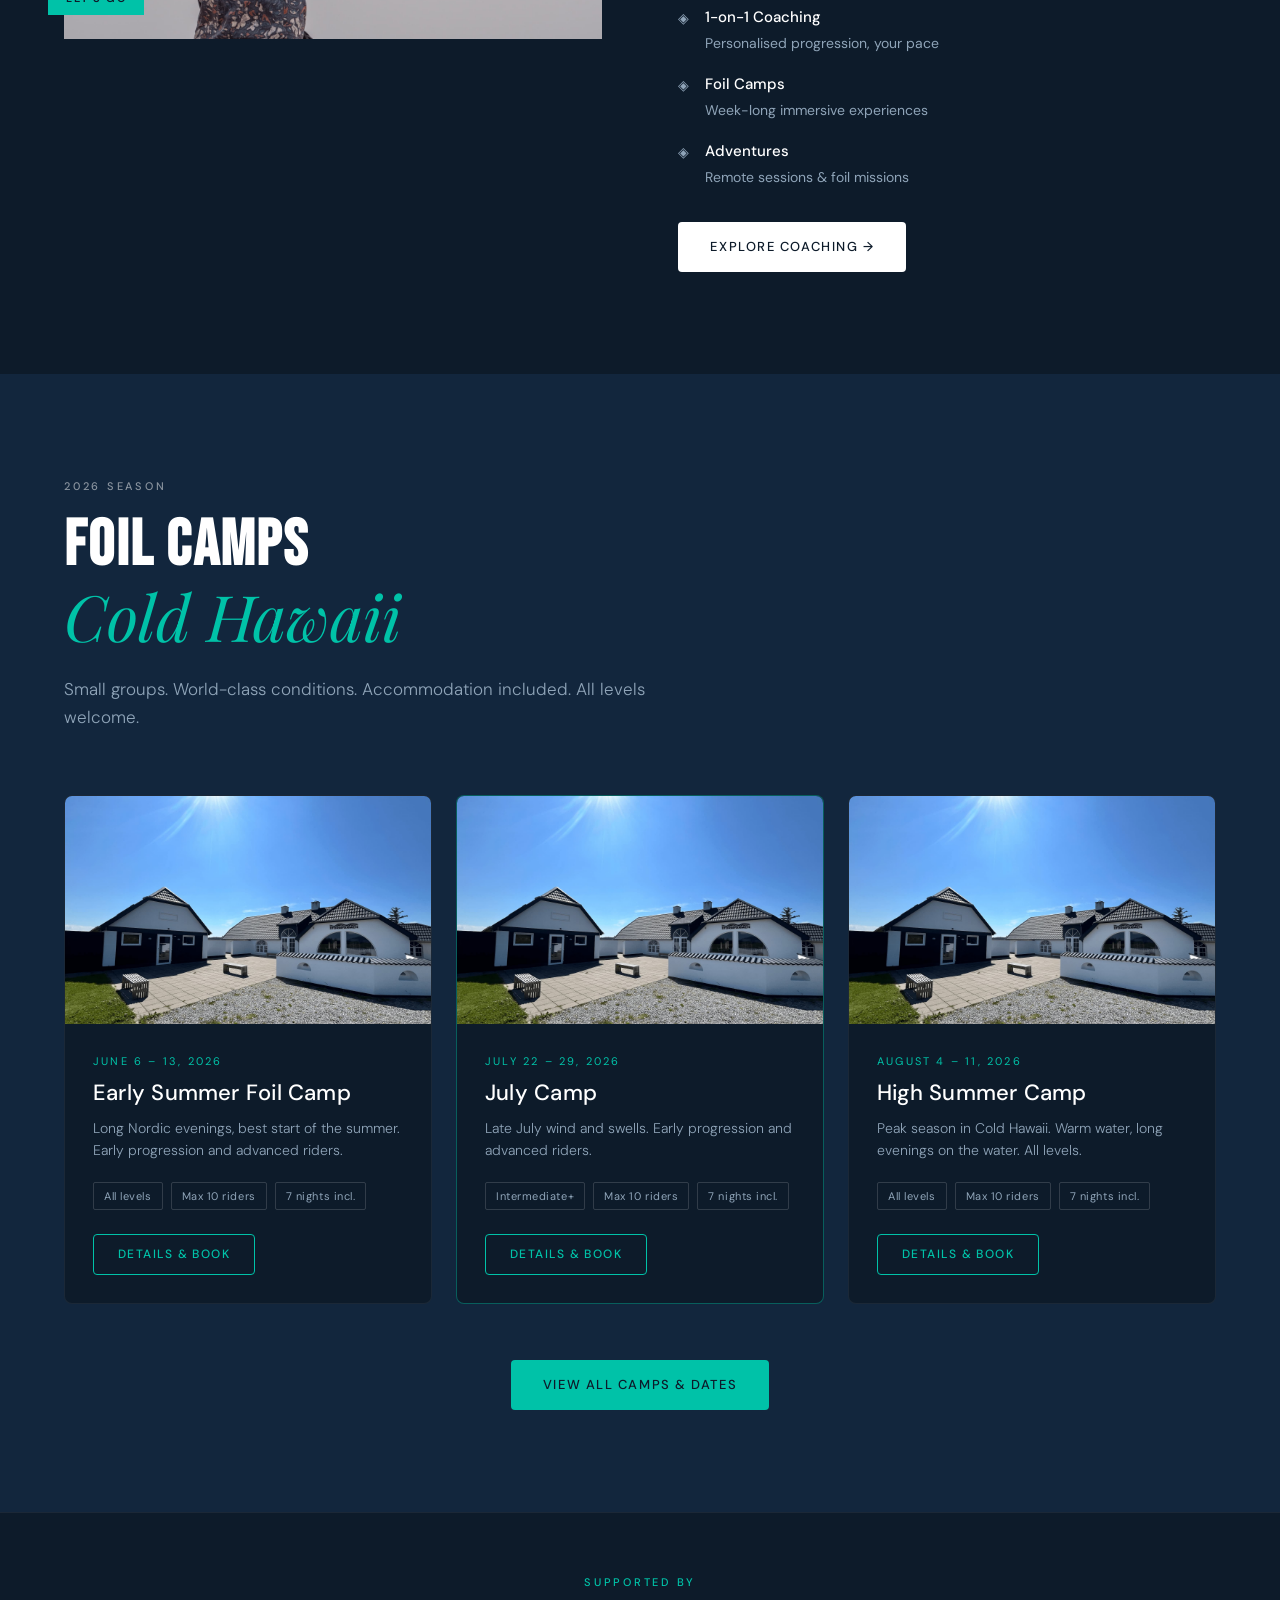
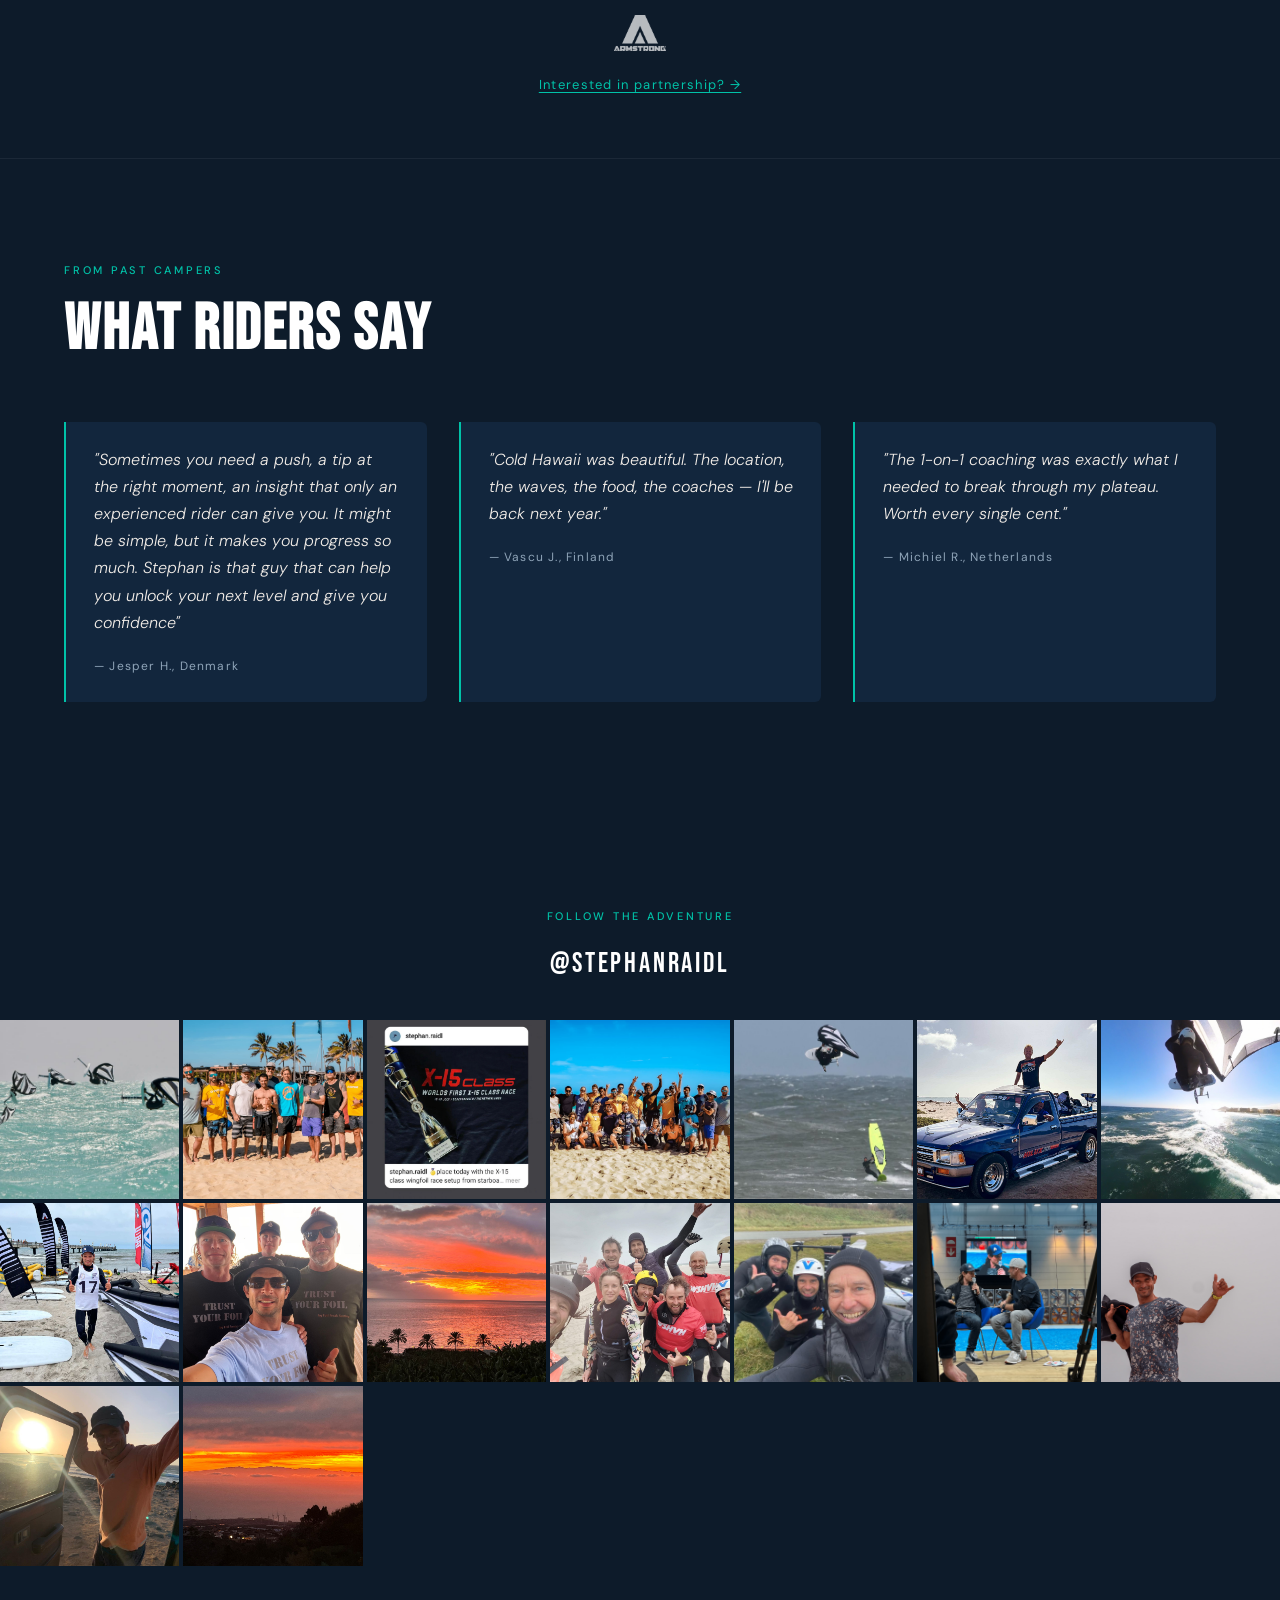
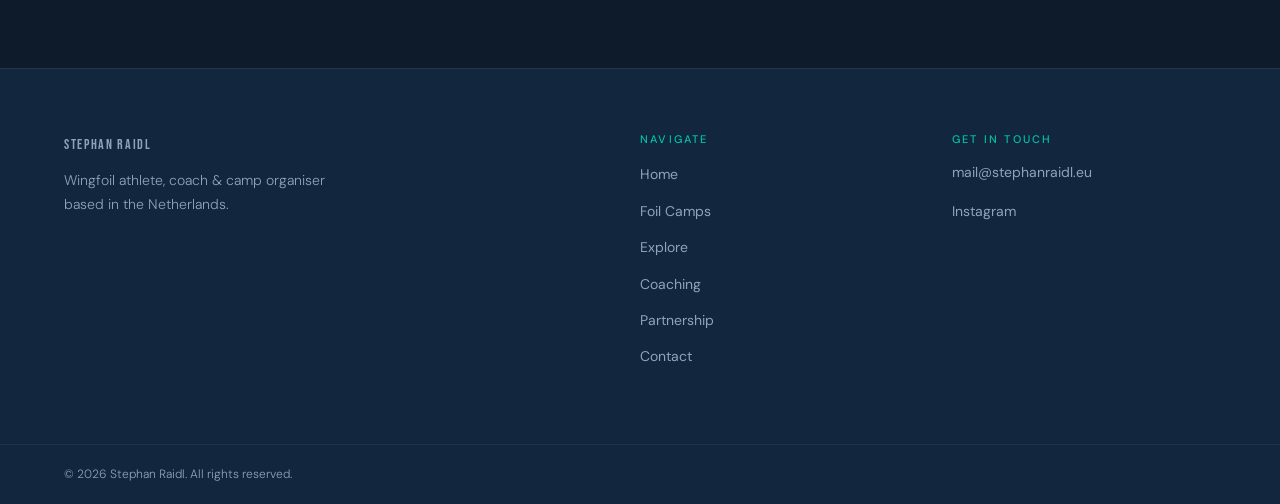
==== commit 6e13adac: "video version — hero video sequence with colour grading Add 5-clip hero video sequence to homepage: " ====
--- a/index.html
+++ b/index.html
@@ -49,9 +49,10 @@
   <!-- ─── HERO ─── -->
   <header class="hero">
     <div class="hero-bg">
-      <img src="images/FoilOnBeach_AliBaba.jpg" alt="Foil setup on Beach Sal AliBaba"/>
-    </div>
-    <div class="hero-overlay"></div>
+      <img id="hero-still" src="images/FoilOnBeach_AliBaba.jpg" alt="Foil setup on Beach Sal AliBaba" style="position:absolute;inset:0;width:100%;height:100%;object-fit:cover;opacity:1;transition:opacity 1s ease;z-index:1;" />
+      <video id="hero-video" muted playsinline style="position:absolute;inset:0;width:100%;height:100%;object-fit:cover;opacity:0;transition:opacity 1s ease;z-index:2;" ></video>
+    </div>
+    <div class="hero-overlay" style="z-index:3;"></div>
     <div class="hero-content">
 
       <h1 class="hero-title">
@@ -285,6 +286,53 @@
         slides[current].classList.add('active');
       }, 5000);
     });
+
+    // ─── HERO VIDEO SEQUENCE ───
+    const heroStill = document.getElementById('hero-still');
+    const heroVideo = document.getElementById('hero-video');
+    if (heroStill && heroVideo) {
+      const isMobile = window.innerWidth <= 768;
+      const clips = isMobile ? [
+        'movies/mobile_Serra_Nega_large_jump_slowmo.mp4',
+        'movies/mobile_Serra_Negra_large_jump_over_wave.mp4',
+        'movies/mobile_Serra_Negra_large_nice_wave.mp4',
+        'movies/mobile_Serra_Negra_large_slow_wave_Pass.mp4',
+        'movies/mobile_Serra_negra_large_one_turn.mp4'
+      ] : [
+        'movies/hq_Serra_Nega_large_jump_slowmo.mp4',
+        'movies/hq_Serra_Negra_large_jump_over_wave.mp4',
+        'movies/hq_Serra_Negra_large_nice_wave.mp4',
+        'movies/hq_Serra_Negra_large_slow_wave_Pass.mp4',
+        'movies/hq_Serra_negra_large_one_turn.mp4'
+      ];
+      let clipIndex = 0;
+
+      function playClip(index) {
+        heroVideo.src = clips[index];
+        heroVideo.load();
+        heroVideo.play().then(() => {
+          // fade out still, fade in video
+          heroStill.style.opacity = '0';
+          heroVideo.style.opacity = '1';
+        }).catch(() => {});
+      }
+
+      heroVideo.addEventListener('ended', () => {
+        clipIndex++;
+        if (clipIndex >= clips.length) {
+          // all clips done — show still for 3 seconds then loop
+          heroVideo.style.opacity = '0';
+          heroStill.style.opacity = '1';
+          clipIndex = 0;
+          setTimeout(() => playClip(0), 3000);
+        } else {
+          playClip(clipIndex);
+        }
+      });
+
+      // start first clip immediately
+      playClip(0);
+    }
   </script>
 </body>
 </html>
--- a/style.css
+++ b/style.css
@@ -186,7 +186,7 @@
 #nav {
   position: fixed;
   top: 0; left: 0; right: 0;
-  z-index: 100;
+  z-index: 1000;
   display: flex;
   align-items: center;
   justify-content: space-between;
@@ -1121,19 +1121,24 @@
 @media (max-width: 768px) {
   .nav-links {
     position: fixed;
-    top: 72px; left: 0; right: 0; bottom: 0;
-    background: var(--navy);
+    top: 0; left: 0; right: 0; bottom: 0;
+    background: #0d1b2a;
     flex-direction: column;
     justify-content: center;
     align-items: center;
-    gap: 32px;
+    gap: 40px;
     transform: translateX(100%);
     transition: transform 0.35s ease;
+    z-index: 999;
+    overflow-y: auto;
+    padding: 80px 0 40px;
+    list-style: none;
   }
   .nav-links.open { transform: none; }
-  .nav-links a { font-size: 16px; }
-  .nav-cta { padding: 12px 28px !important; }
-  .nav-burger { display: flex; }
+  .nav-links li { display: block; text-align: center; }
+  .nav-links a { font-size: 22px; letter-spacing: 0.12em; color: #fff; }
+  .nav-cta { padding: 14px 36px !important; font-size: 18px !important; }
+  .nav-burger { display: flex; z-index: 1001; position: relative; }
 
   .about, .coaching-intro, .partnership-intro, .why-me, .page-intro, .contact-page {
     grid-template-columns: 1fr;
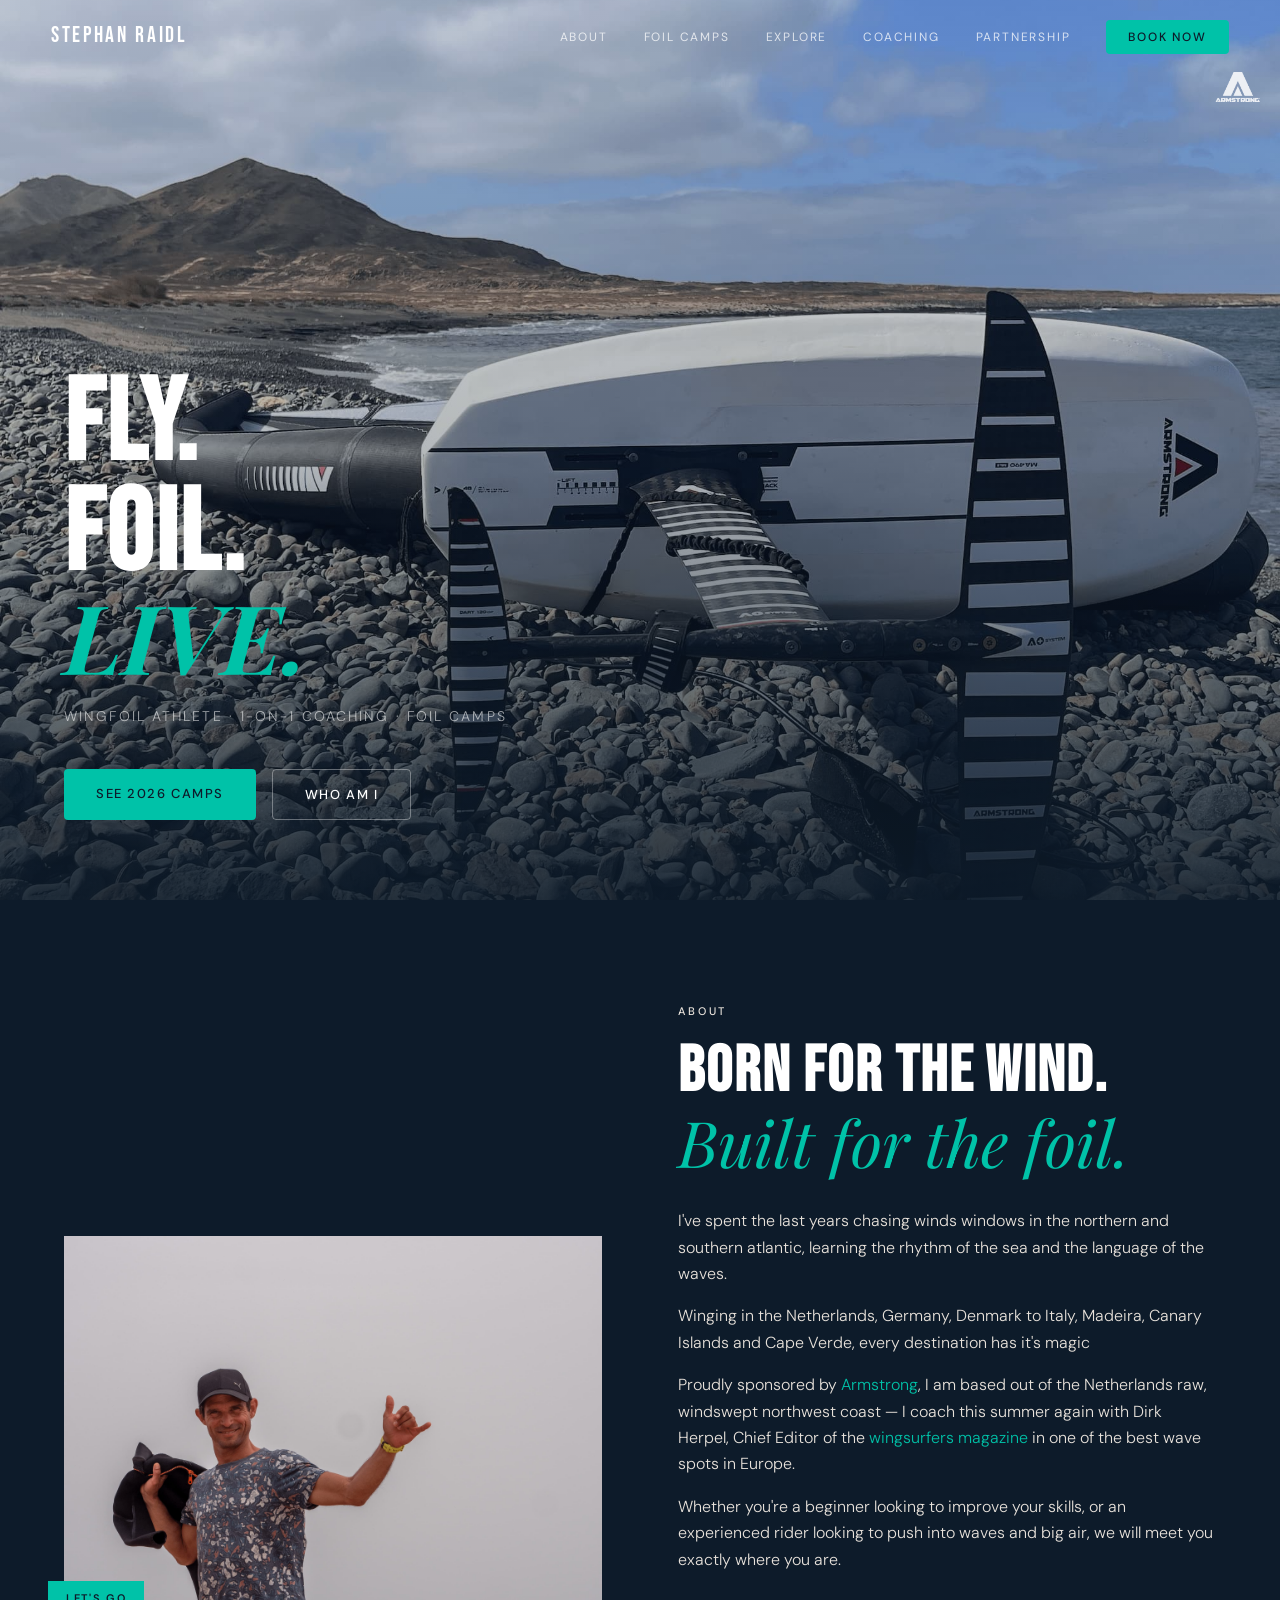
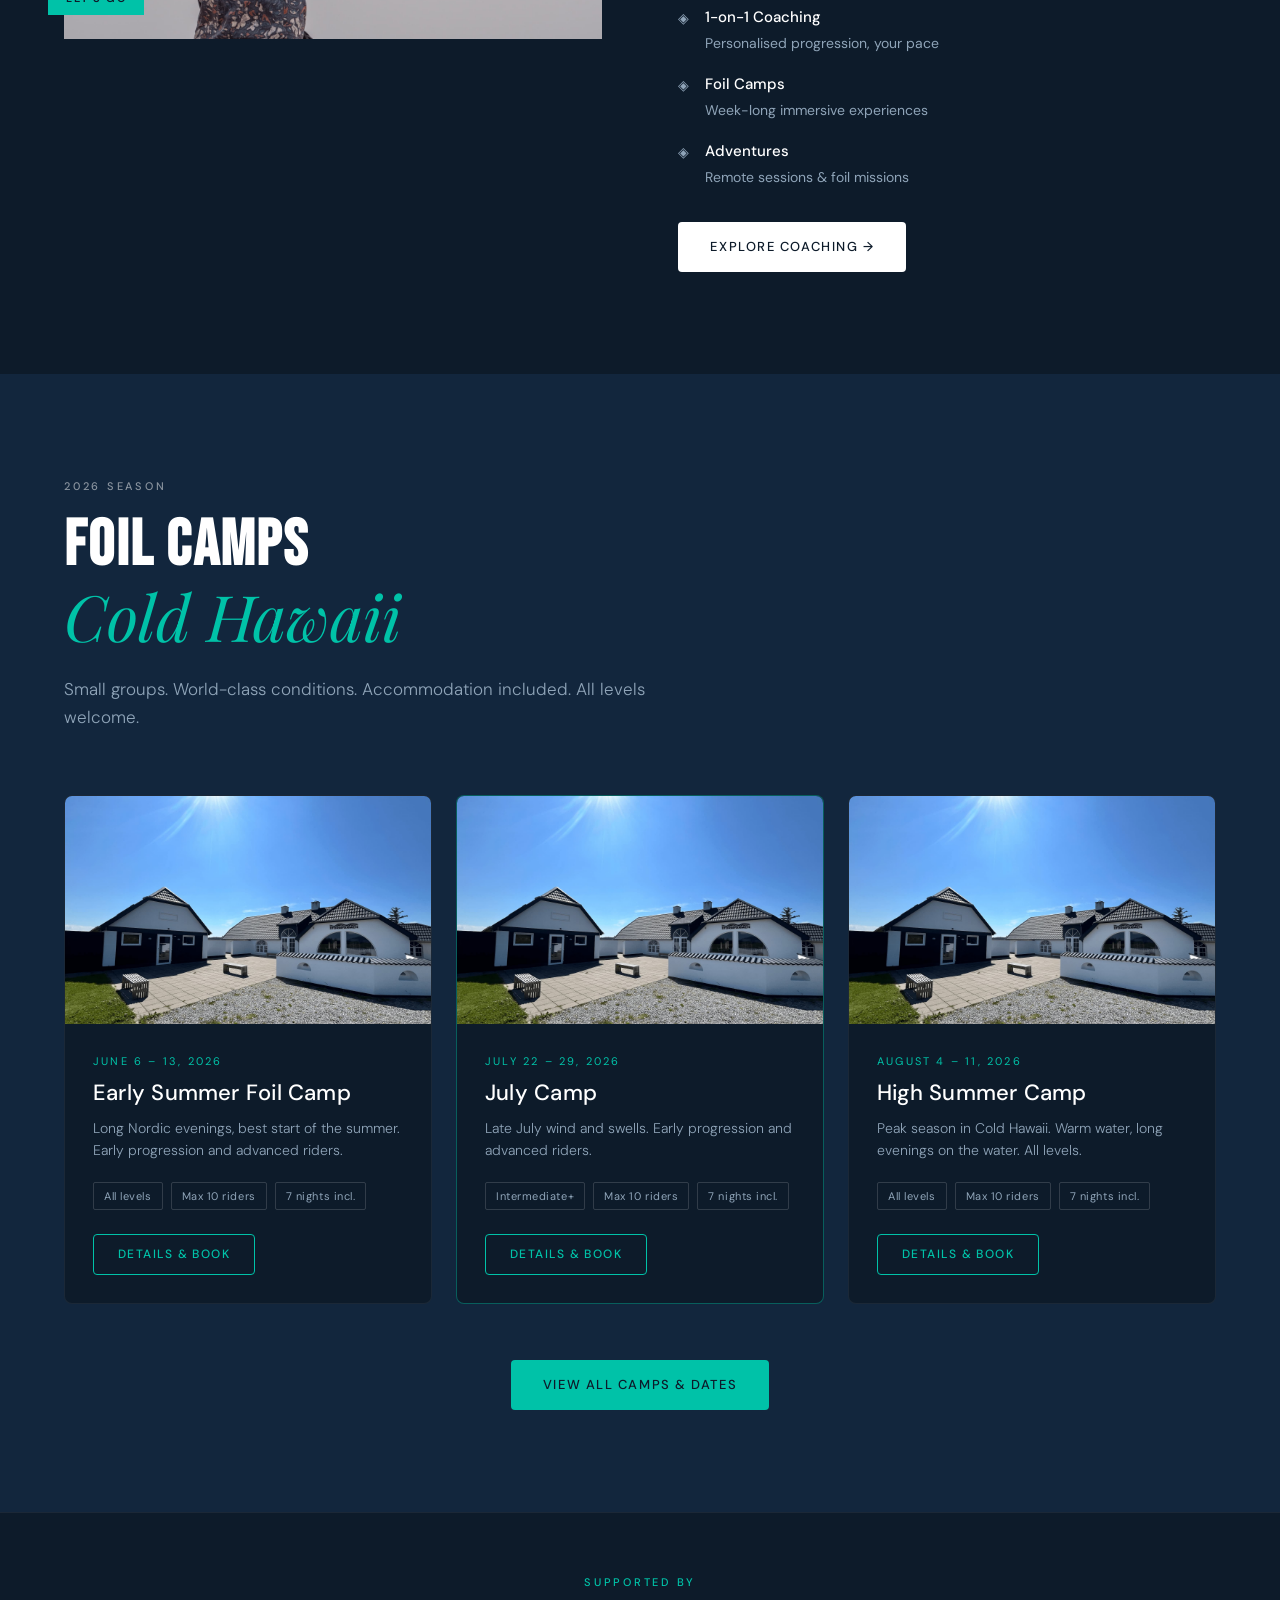
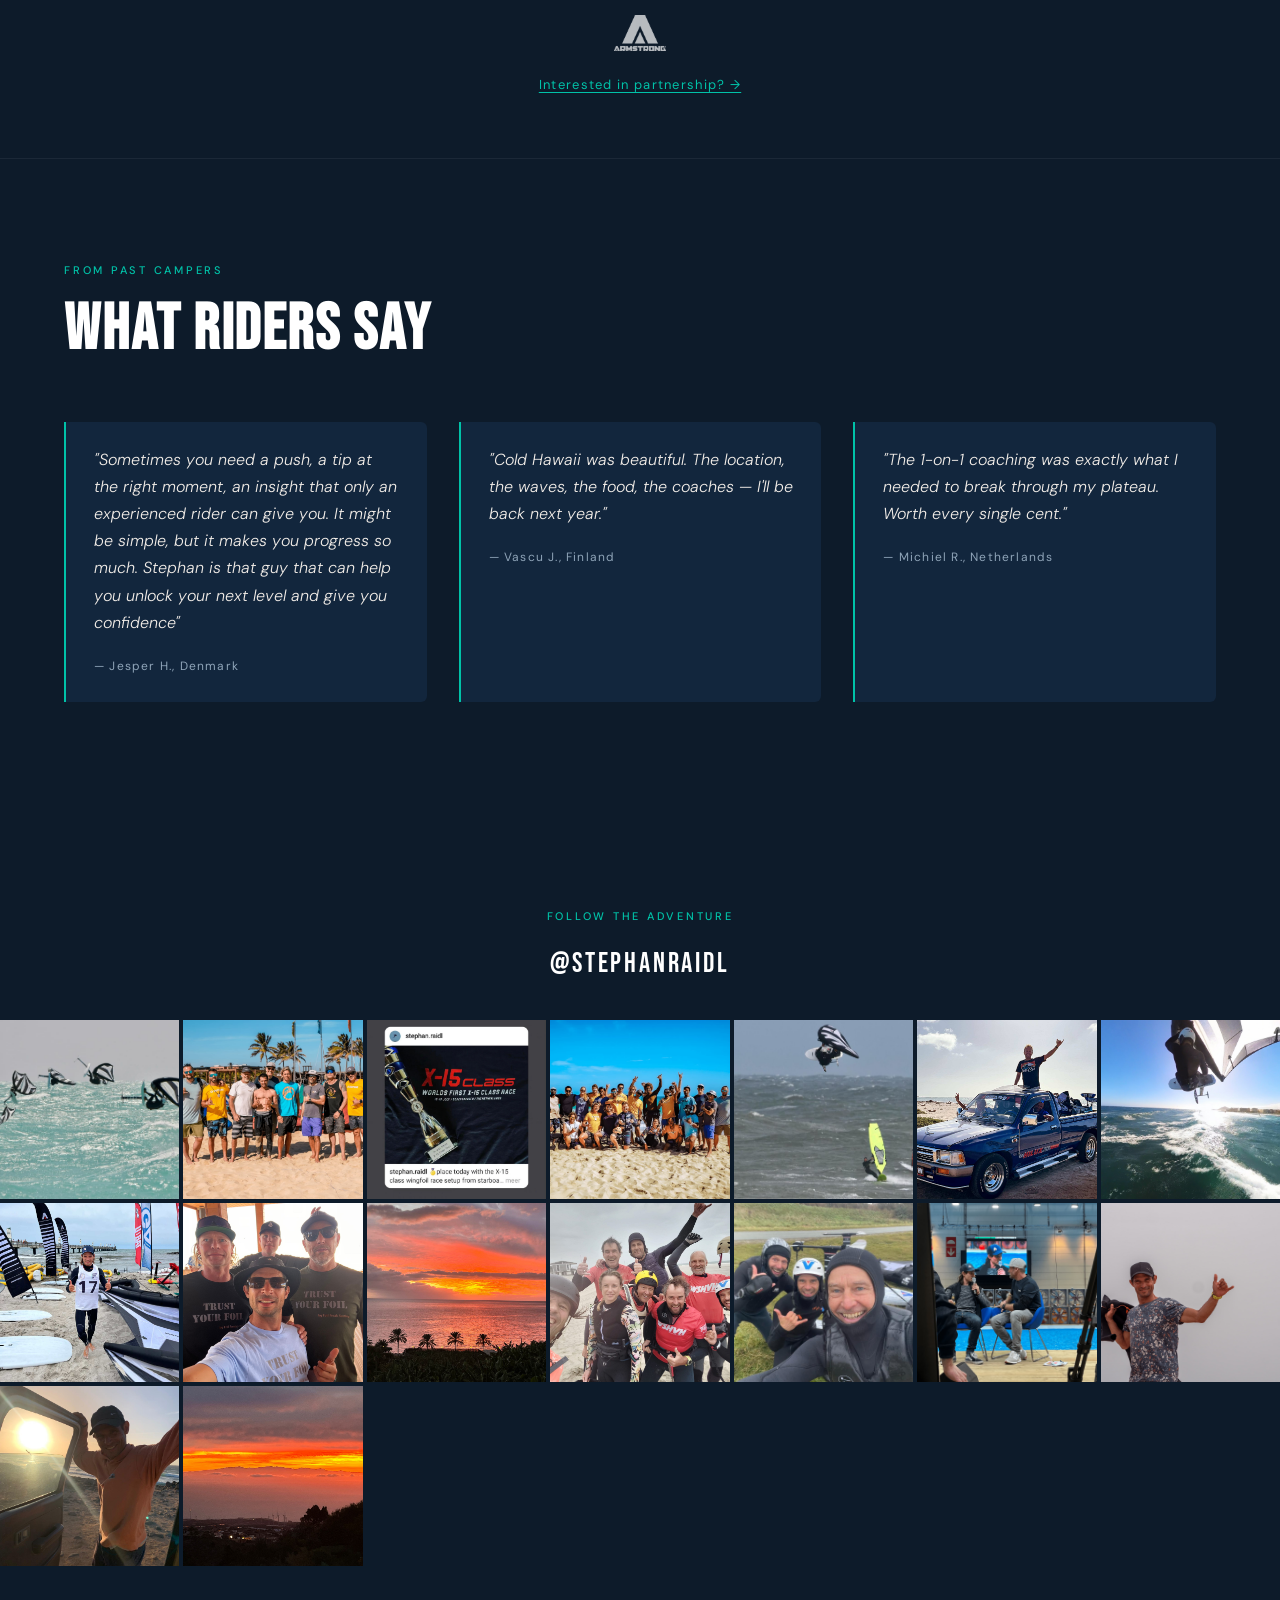
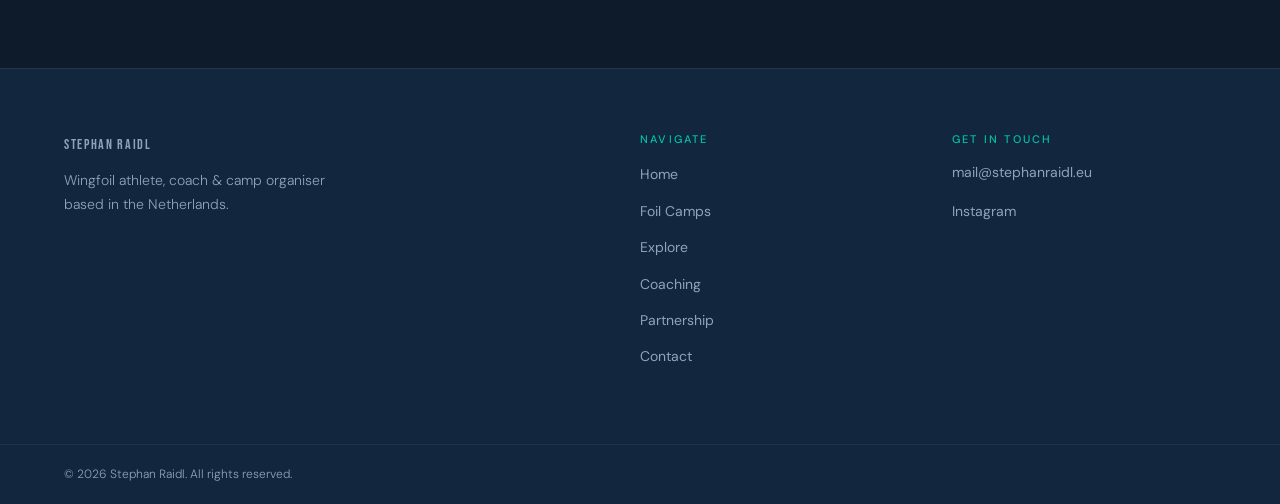
==== commit 6fa87f01: "fade added Replace individual hero video clips with single combined files featuring baked-in xfade d" ====
--- a/index.html
+++ b/index.html
@@ -49,10 +49,11 @@
   <!-- ─── HERO ─── -->
   <header class="hero">
     <div class="hero-bg">
-      <img id="hero-still" src="images/FoilOnBeach_AliBaba.jpg" alt="Foil setup on Beach Sal AliBaba" style="position:absolute;inset:0;width:100%;height:100%;object-fit:cover;opacity:1;transition:opacity 1s ease;z-index:1;" />
-      <video id="hero-video" muted playsinline style="position:absolute;inset:0;width:100%;height:100%;object-fit:cover;opacity:0;transition:opacity 1s ease;z-index:2;" ></video>
-    </div>
-    <div class="hero-overlay" style="z-index:3;"></div>
+      <video id="hero-video" muted autoplay playsinline loop poster="images/FoilOnBeach_AliBaba.jpg" style="position:absolute;inset:0;width:100%;height:100%;object-fit:cover;z-index:1;">
+        <source src="movies/combined_desktop.mp4" type="video/mp4" />
+      </video>
+    </div>
+    <div class="hero-overlay" style="z-index:10;"></div>
     <div class="hero-content">
 
       <h1 class="hero-title">
@@ -287,51 +288,11 @@
       }, 5000);
     });
 
-    // ─── HERO VIDEO SEQUENCE ───
-    const heroStill = document.getElementById('hero-still');
+    // ─── HERO VIDEO — swap to mobile src on small screens ───
     const heroVideo = document.getElementById('hero-video');
-    if (heroStill && heroVideo) {
-      const isMobile = window.innerWidth <= 768;
-      const clips = isMobile ? [
-        'movies/mobile_Serra_Nega_large_jump_slowmo.mp4',
-        'movies/mobile_Serra_Negra_large_jump_over_wave.mp4',
-        'movies/mobile_Serra_Negra_large_nice_wave.mp4',
-        'movies/mobile_Serra_Negra_large_slow_wave_Pass.mp4',
-        'movies/mobile_Serra_negra_large_one_turn.mp4'
-      ] : [
-        'movies/hq_Serra_Nega_large_jump_slowmo.mp4',
-        'movies/hq_Serra_Negra_large_jump_over_wave.mp4',
-        'movies/hq_Serra_Negra_large_nice_wave.mp4',
-        'movies/hq_Serra_Negra_large_slow_wave_Pass.mp4',
-        'movies/hq_Serra_negra_large_one_turn.mp4'
-      ];
-      let clipIndex = 0;
-
-      function playClip(index) {
-        heroVideo.src = clips[index];
-        heroVideo.load();
-        heroVideo.play().then(() => {
-          // fade out still, fade in video
-          heroStill.style.opacity = '0';
-          heroVideo.style.opacity = '1';
-        }).catch(() => {});
-      }
-
-      heroVideo.addEventListener('ended', () => {
-        clipIndex++;
-        if (clipIndex >= clips.length) {
-          // all clips done — show still for 3 seconds then loop
-          heroVideo.style.opacity = '0';
-          heroStill.style.opacity = '1';
-          clipIndex = 0;
-          setTimeout(() => playClip(0), 3000);
-        } else {
-          playClip(clipIndex);
-        }
-      });
-
-      // start first clip immediately
-      playClip(0);
+    if (heroVideo && window.innerWidth <= 768) {
+      heroVideo.src = 'movies/combined_mobile.mp4';
+      heroVideo.load();
     }
   </script>
 </body>
--- a/style.css
+++ b/style.css
@@ -282,7 +282,7 @@
 
 .hero-content {
   position: relative;
-  z-index: 2;
+  z-index: 11;
   max-width: 780px;
 }
 
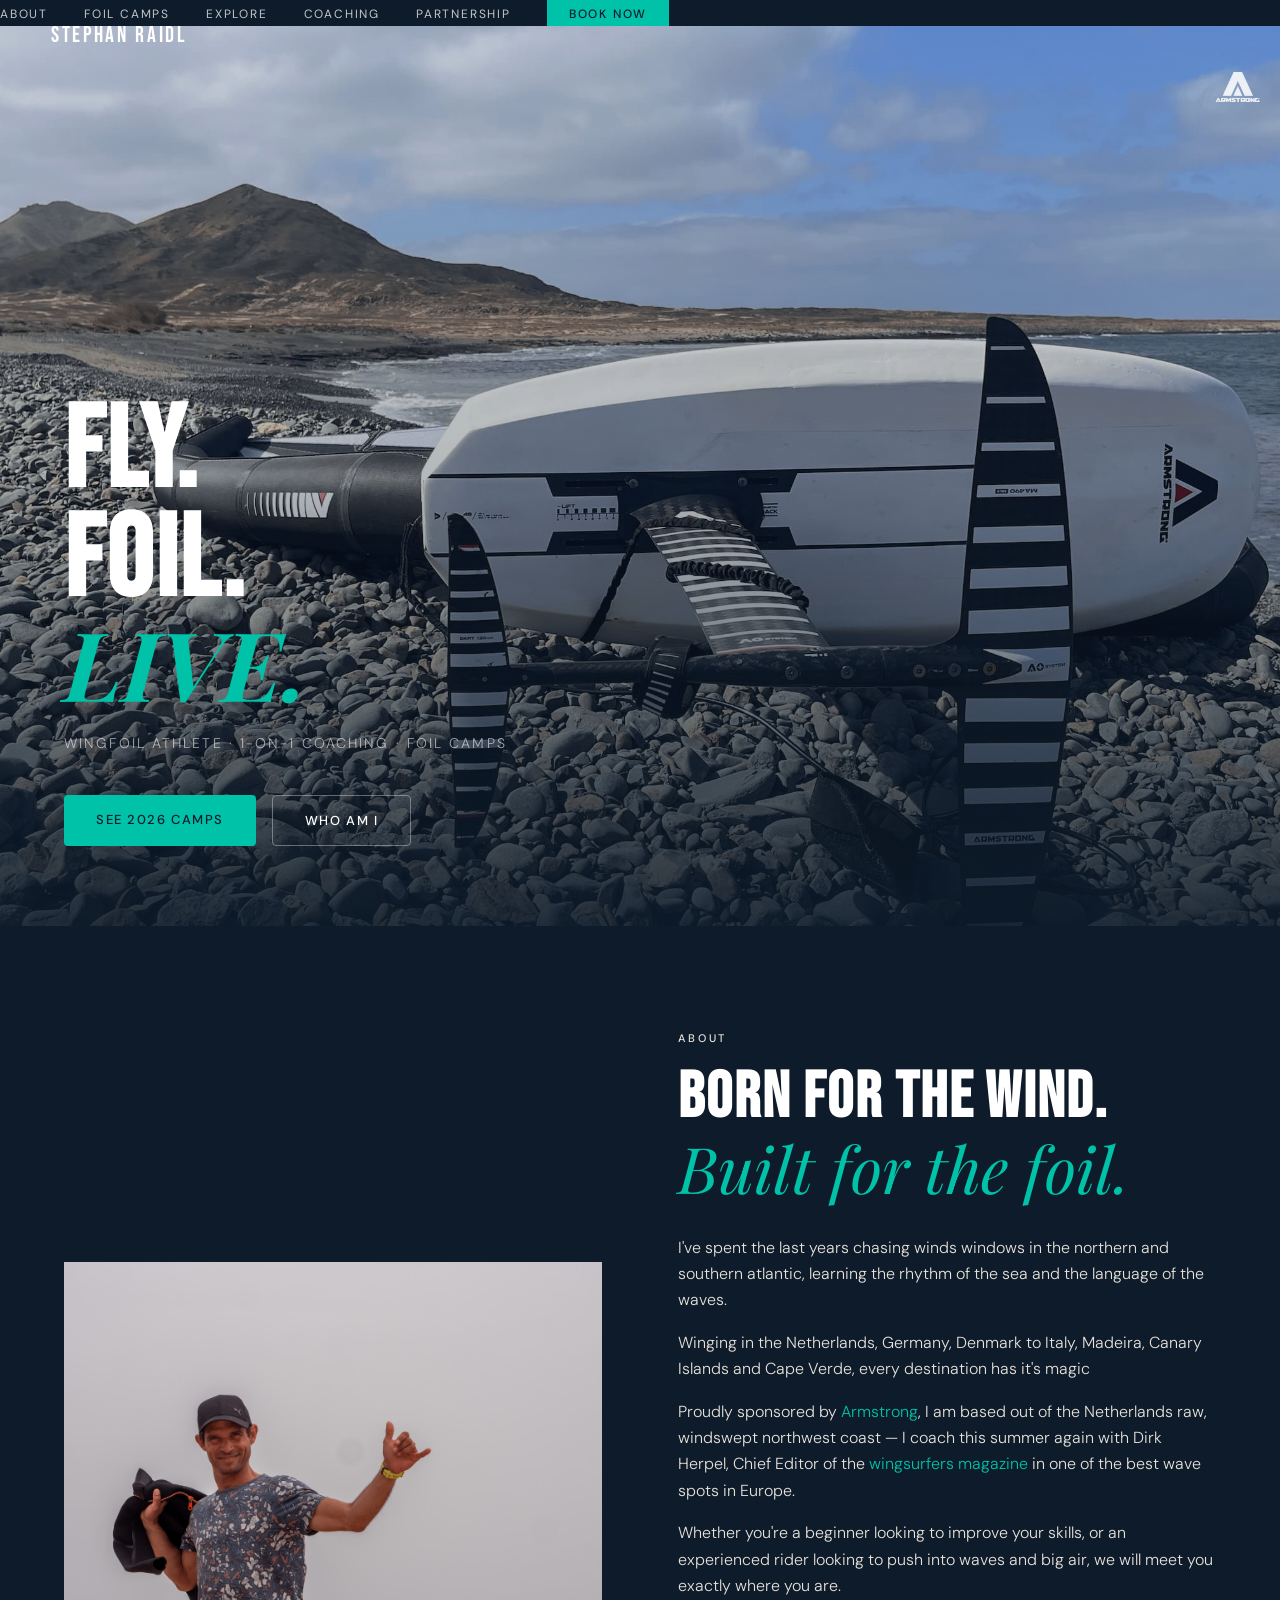
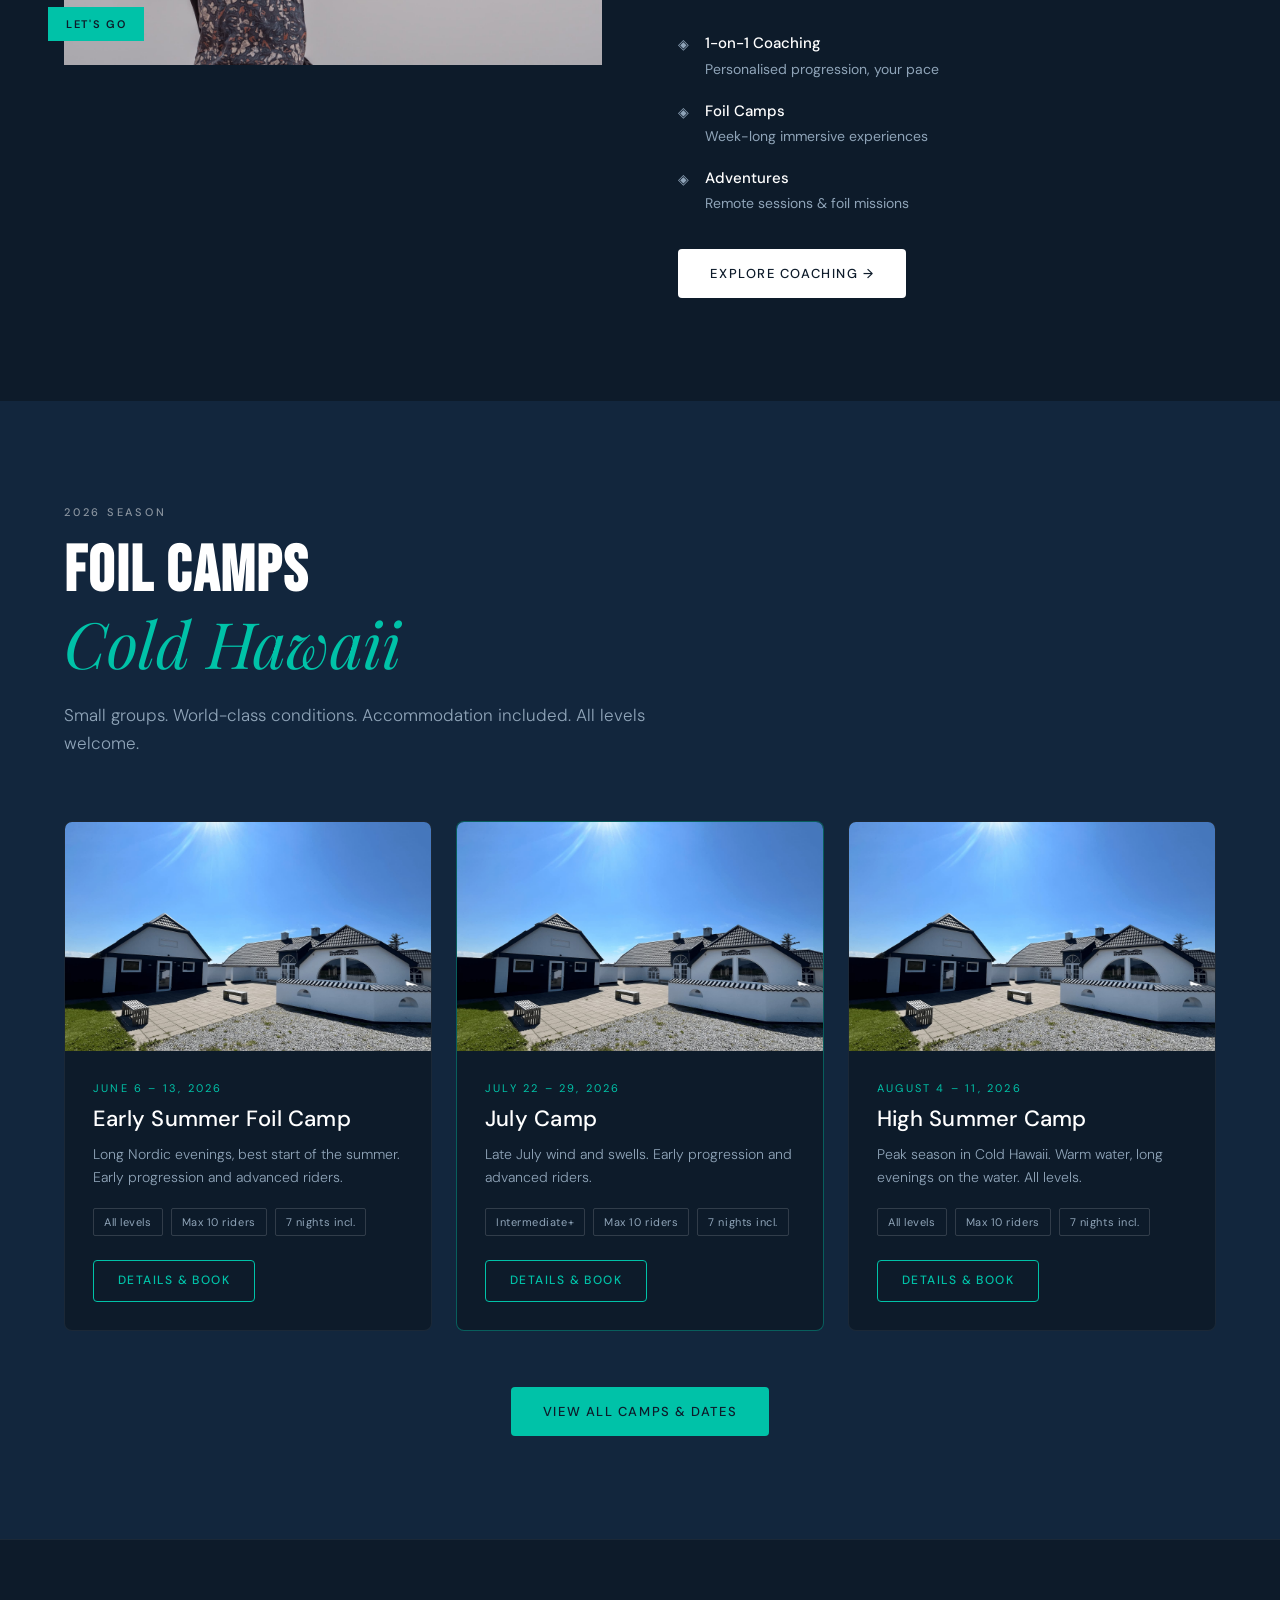
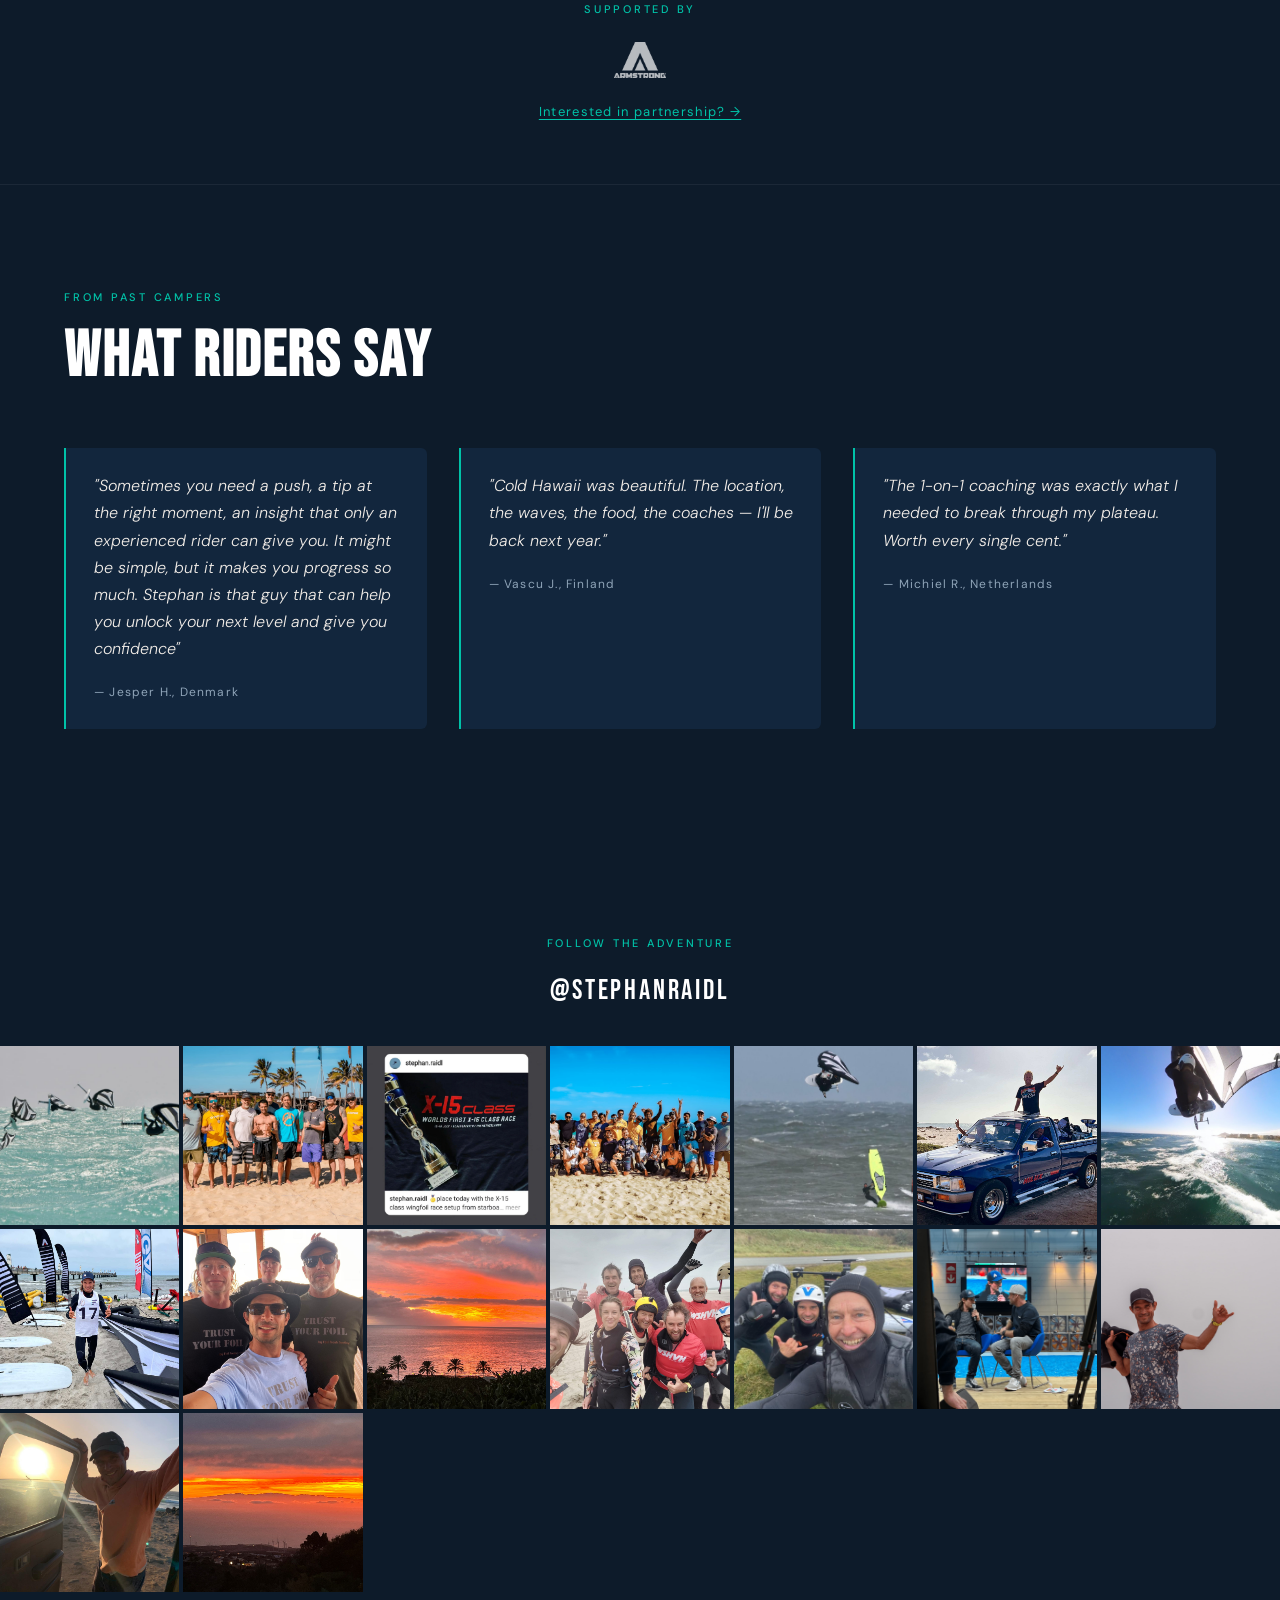
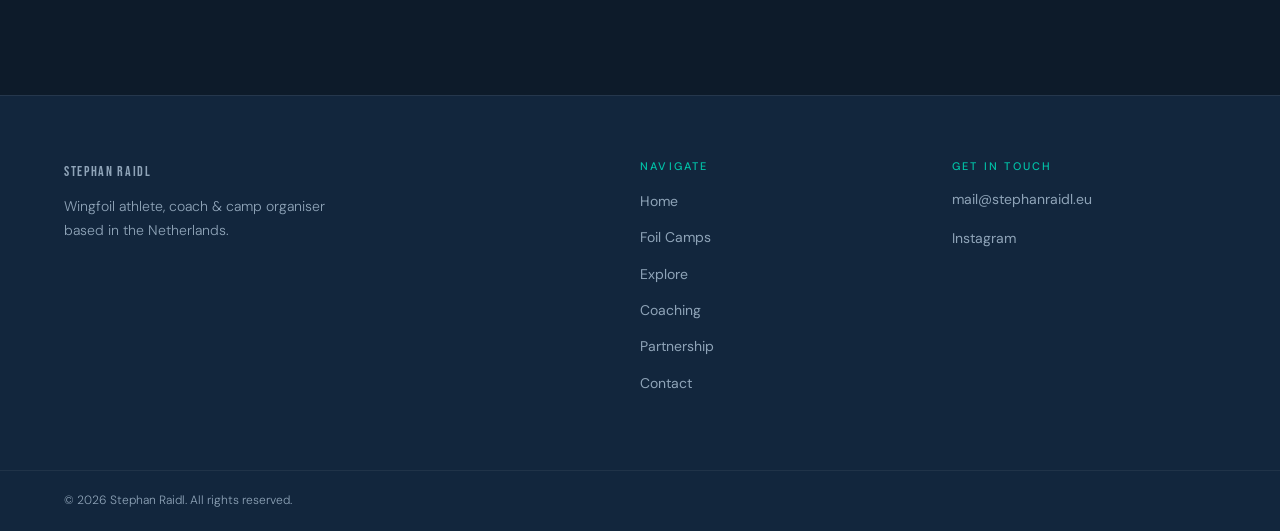
==== commit cfb65a36: "Fix mobile burger menu — move nav-links outside nav element backdrop-filter on scrolled nav trapped " ====
--- a/index.html
+++ b/index.html
@@ -29,6 +29,7 @@
     <button class="nav-burger" id="burger" aria-label="Menu">
       <span></span><span></span><span></span>
     </button>
+  </nav>
     <ul class="nav-links" id="nav-links">
       <li><a href="index.html#about">About</a></li>
       <li><a href="camps.html">Foil Camps</a></li>
@@ -37,7 +38,7 @@
       <li><a href="partnership.html">Partnership</a></li>
       <li><a href="contact.html" class="nav-cta">Book Now</a></li>
     </ul>
-  </nav>
+  
 
   <!-- ─── ARMSTRONG LOGO ─── -->
   <a href="https://armstrongfoils.com/" target="_blank" rel="noopener noreferrer"
--- a/style.css
+++ b/style.css
@@ -348,6 +348,7 @@
 /* PAGE HERO (inner pages) */
 .page-hero {
   position: relative;
+  z-index: 0;
   height: 65vh;
   min-height: 420px;
   display: flex;
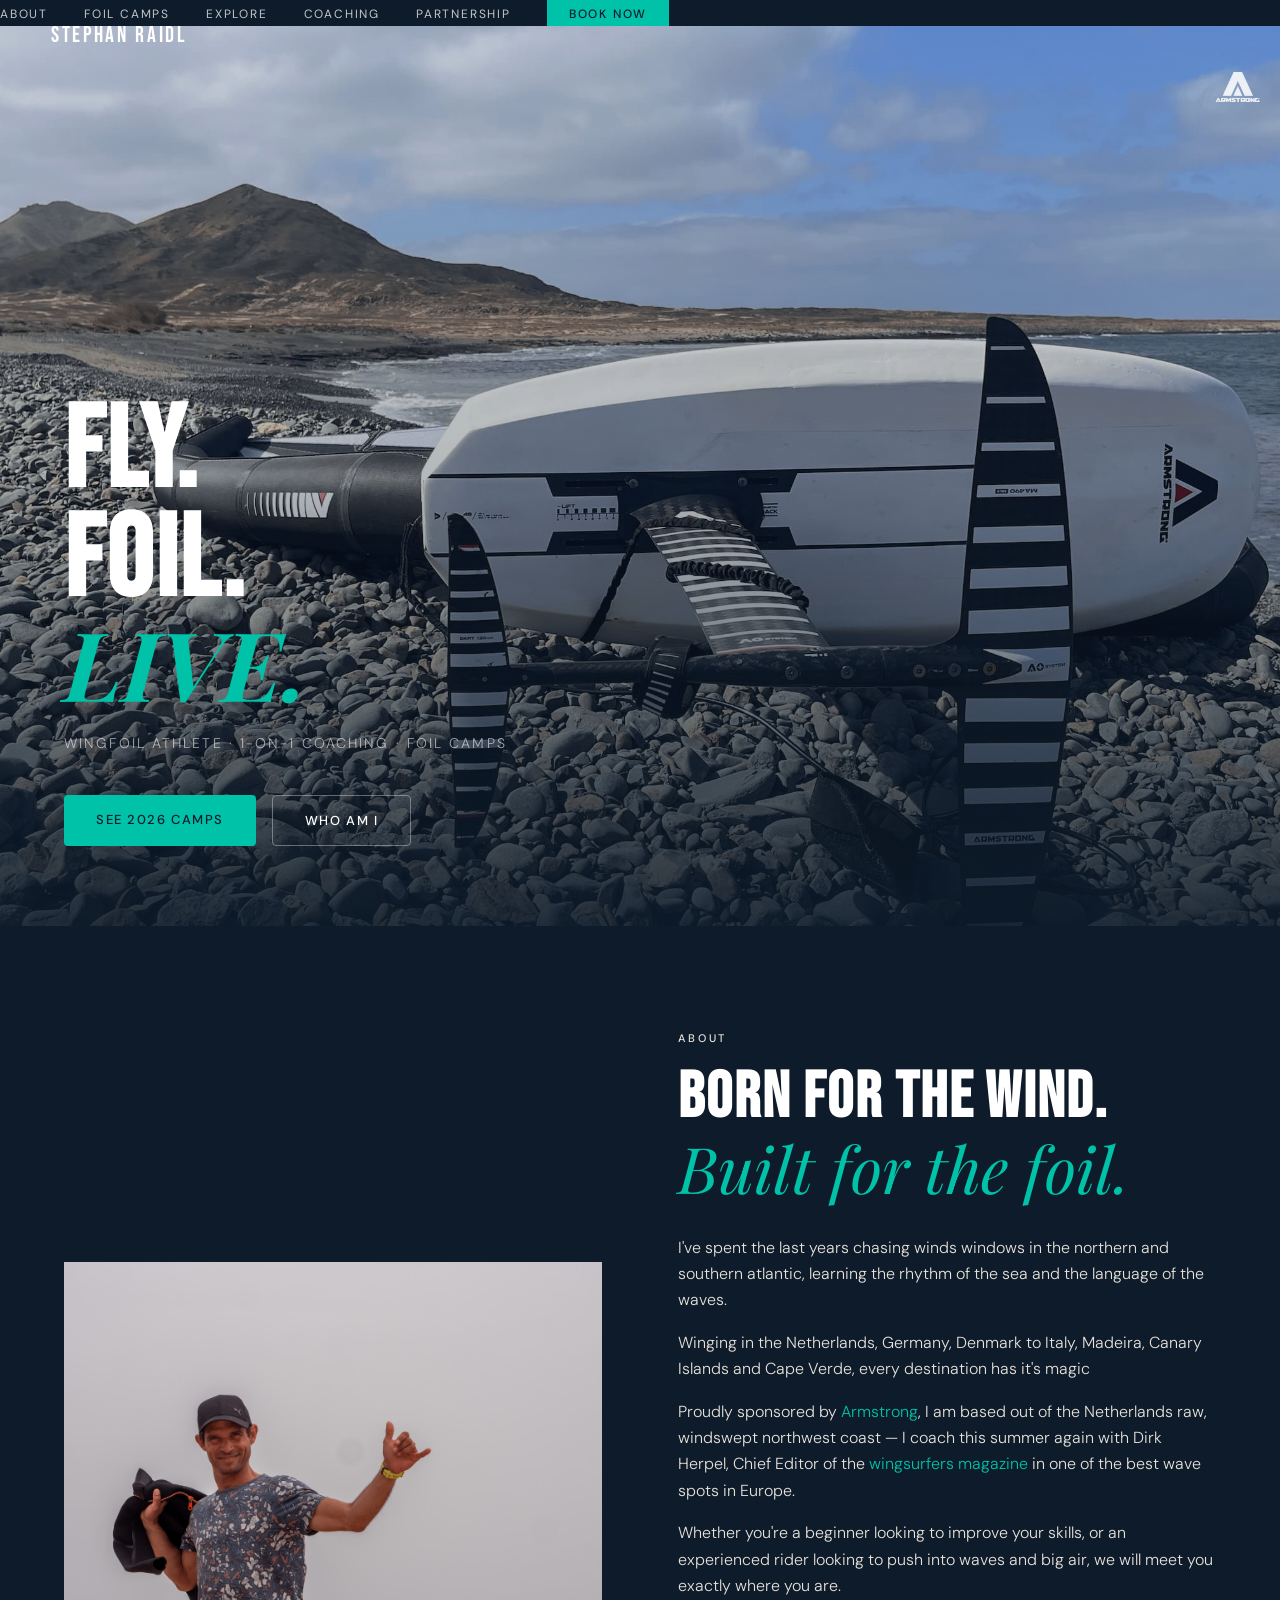
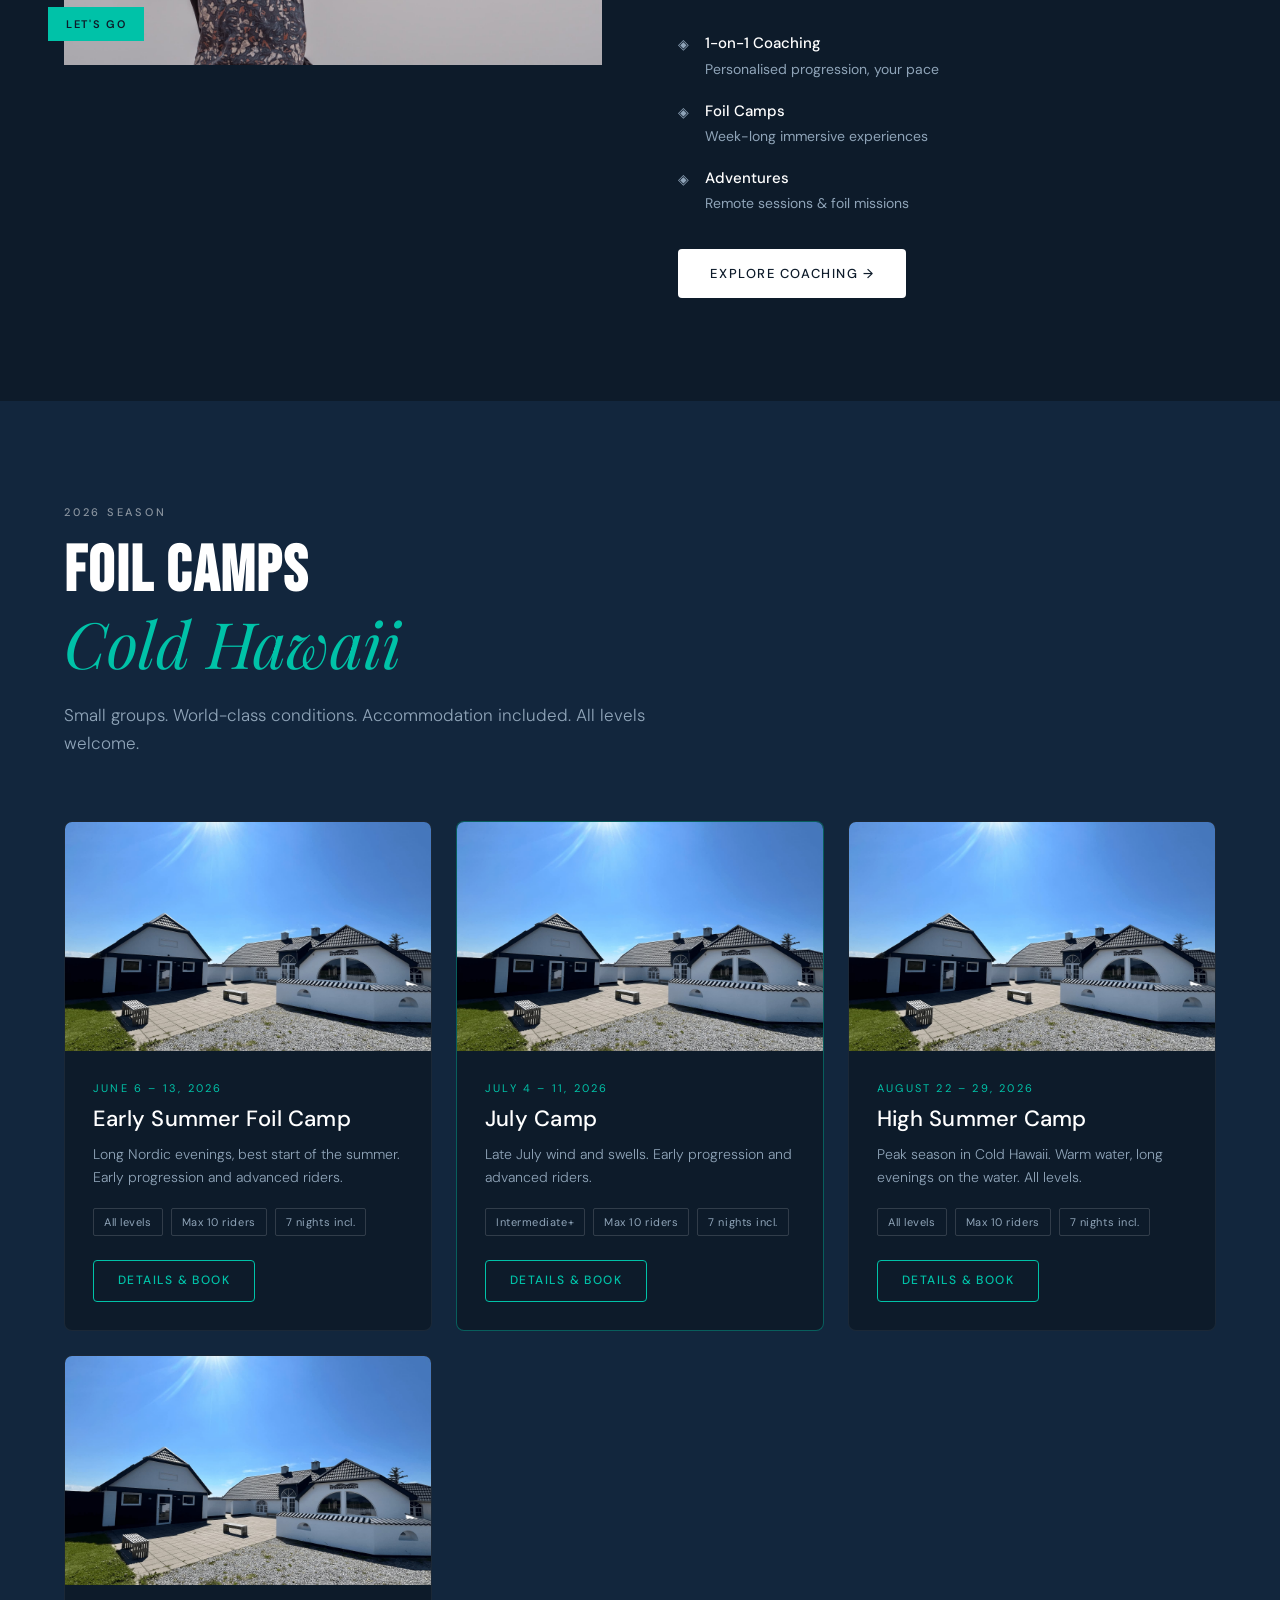
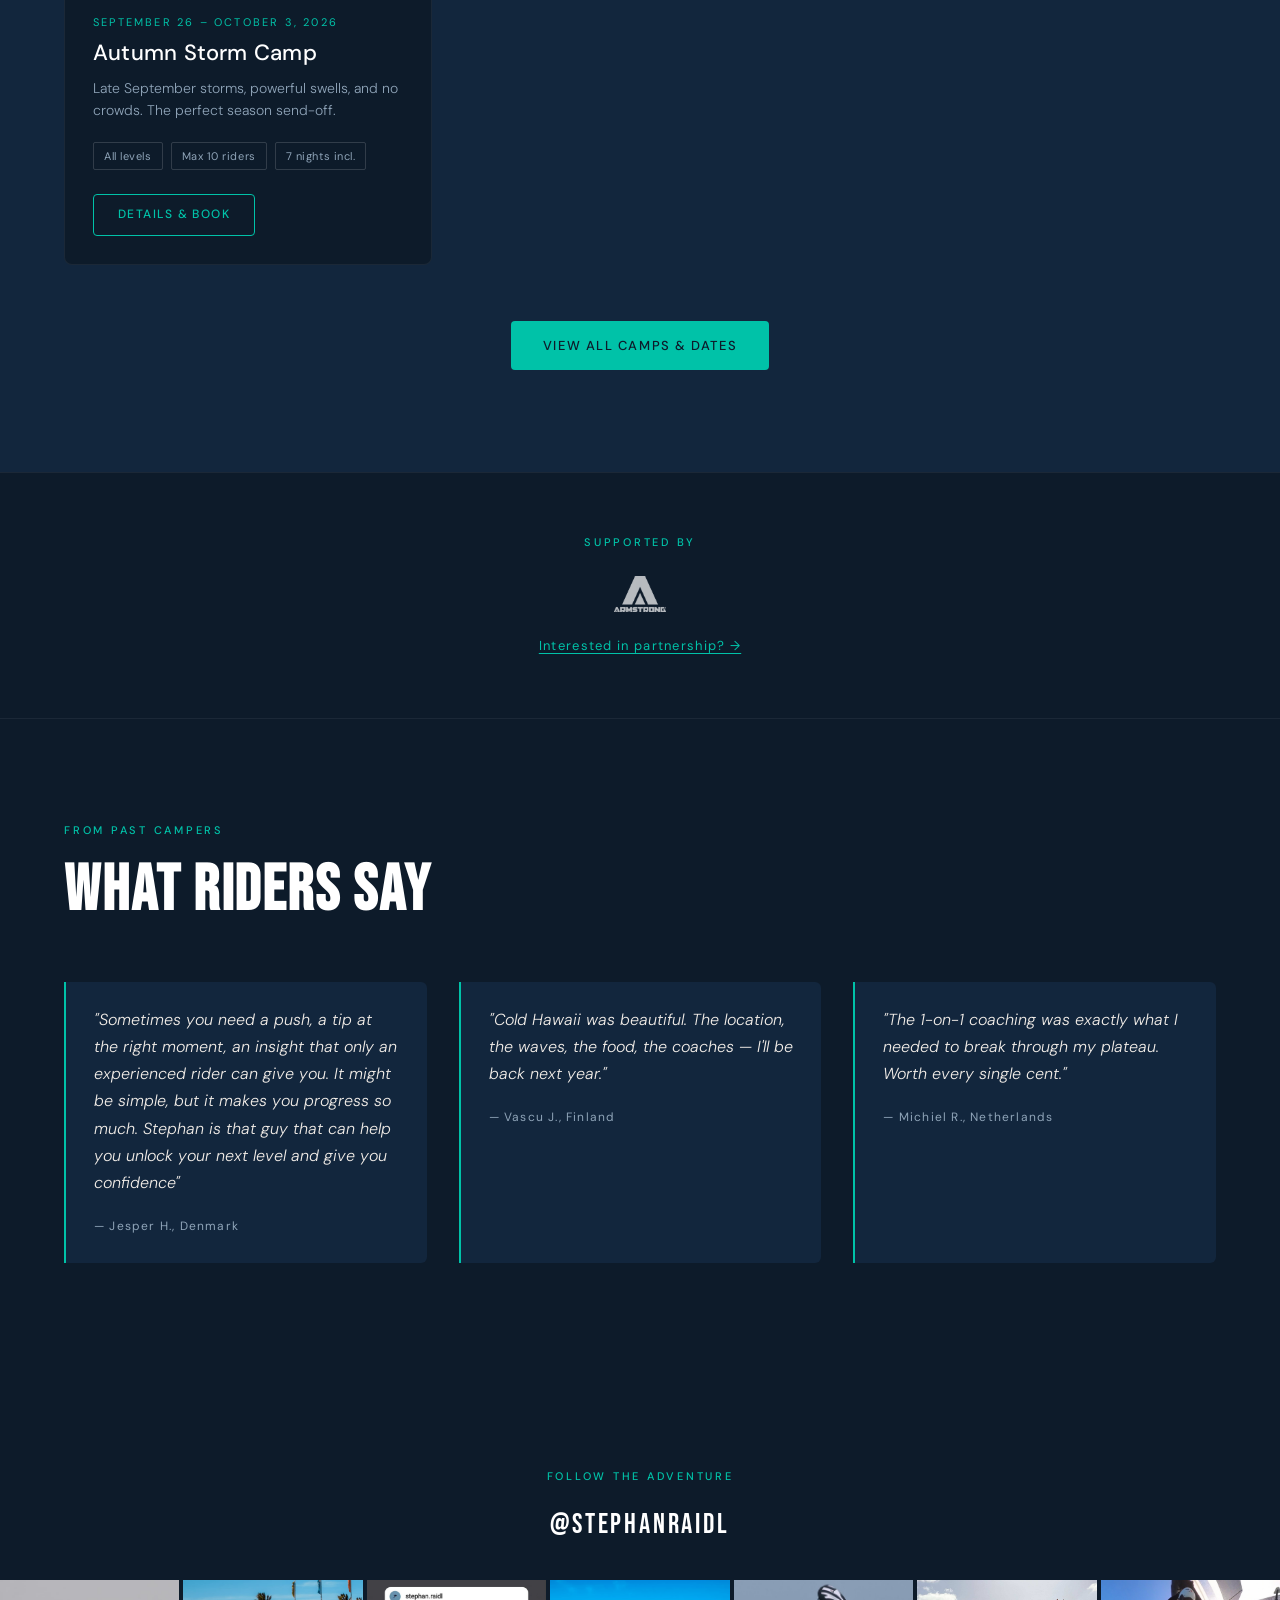
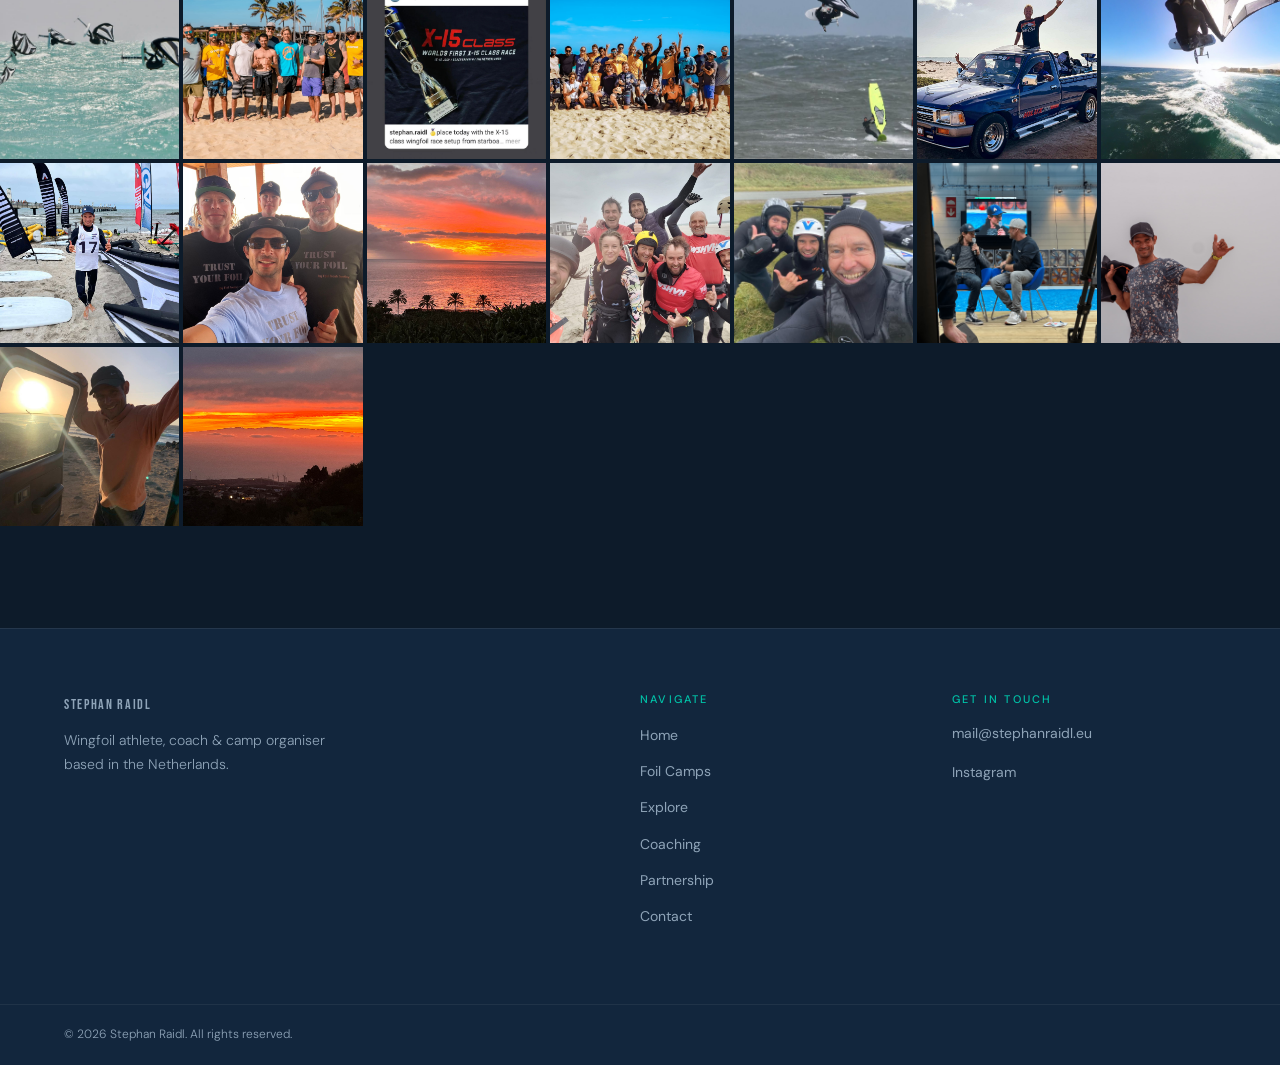
==== commit 289fe712: "Update camp dates, prices, and add Autumn Storm Camp - Add new Autumn Storm Camp (Sep 26 – Oct 3, 20" ====
--- a/index.html
+++ b/index.html
@@ -150,7 +150,7 @@
           <div class="slide"><img src="images/Stoke_water.jpg" alt="Stoke on Water" /></div>
         </div>
         <div class="camp-info">
-          <span class="camp-date">July 22 – 29, 2026</span>
+          <span class="camp-date">July 4 – 11, 2026</span>
           <h3>July Camp</h3>
           <p>Late July wind and swells. Early progression and advanced riders.</p>
           <div class="camp-meta">
@@ -169,9 +169,28 @@
           <div class="slide"><img src="images/BackRoll.jpg" alt="Footprint in Sand" /></div>
         </div>
         <div class="camp-info">
-          <span class="camp-date">August 4 – 11, 2026</span>
+          <span class="camp-date">August 22 – 29, 2026</span>
           <h3>High Summer Camp</h3>
           <p>Peak season in Cold Hawaii. Warm water, long evenings on the water. All levels.</p>
+          <div class="camp-meta">
+            <span>All levels</span>
+            <span>Max 10 riders</span>
+            <span>7 nights incl.</span>
+          </div>
+          <a href="camps.html" class="btn btn-outline">Details & Book</a>
+        </div>
+      </div>
+      <div class="camp-card">
+        <div class="camp-img-wrap camp-slideshow">
+          <div class="slide active"><img src="images/Stormfarmen_wide.jpg" alt="Autumn Camp House" /></div>
+          <div class="slide"><img src="images/High_jump_hanstholm.jpg" alt="High Jump Hanstholm" /></div>
+          <div class="slide"><img src="images/Still_foild_and_see.jpg" alt="Foil and Sea" /></div>
+          <div class="slide"><img src="images/BackRoll.jpg" alt="Backroll" /></div>
+        </div>
+        <div class="camp-info">
+          <span class="camp-date">September 26 – October 3, 2026</span>
+          <h3>Autumn Storm Camp</h3>
+          <p>Late September storms, powerful swells, and no crowds. The perfect season send-off.</p>
           <div class="camp-meta">
             <span>All levels</span>
             <span>Max 10 riders</span>
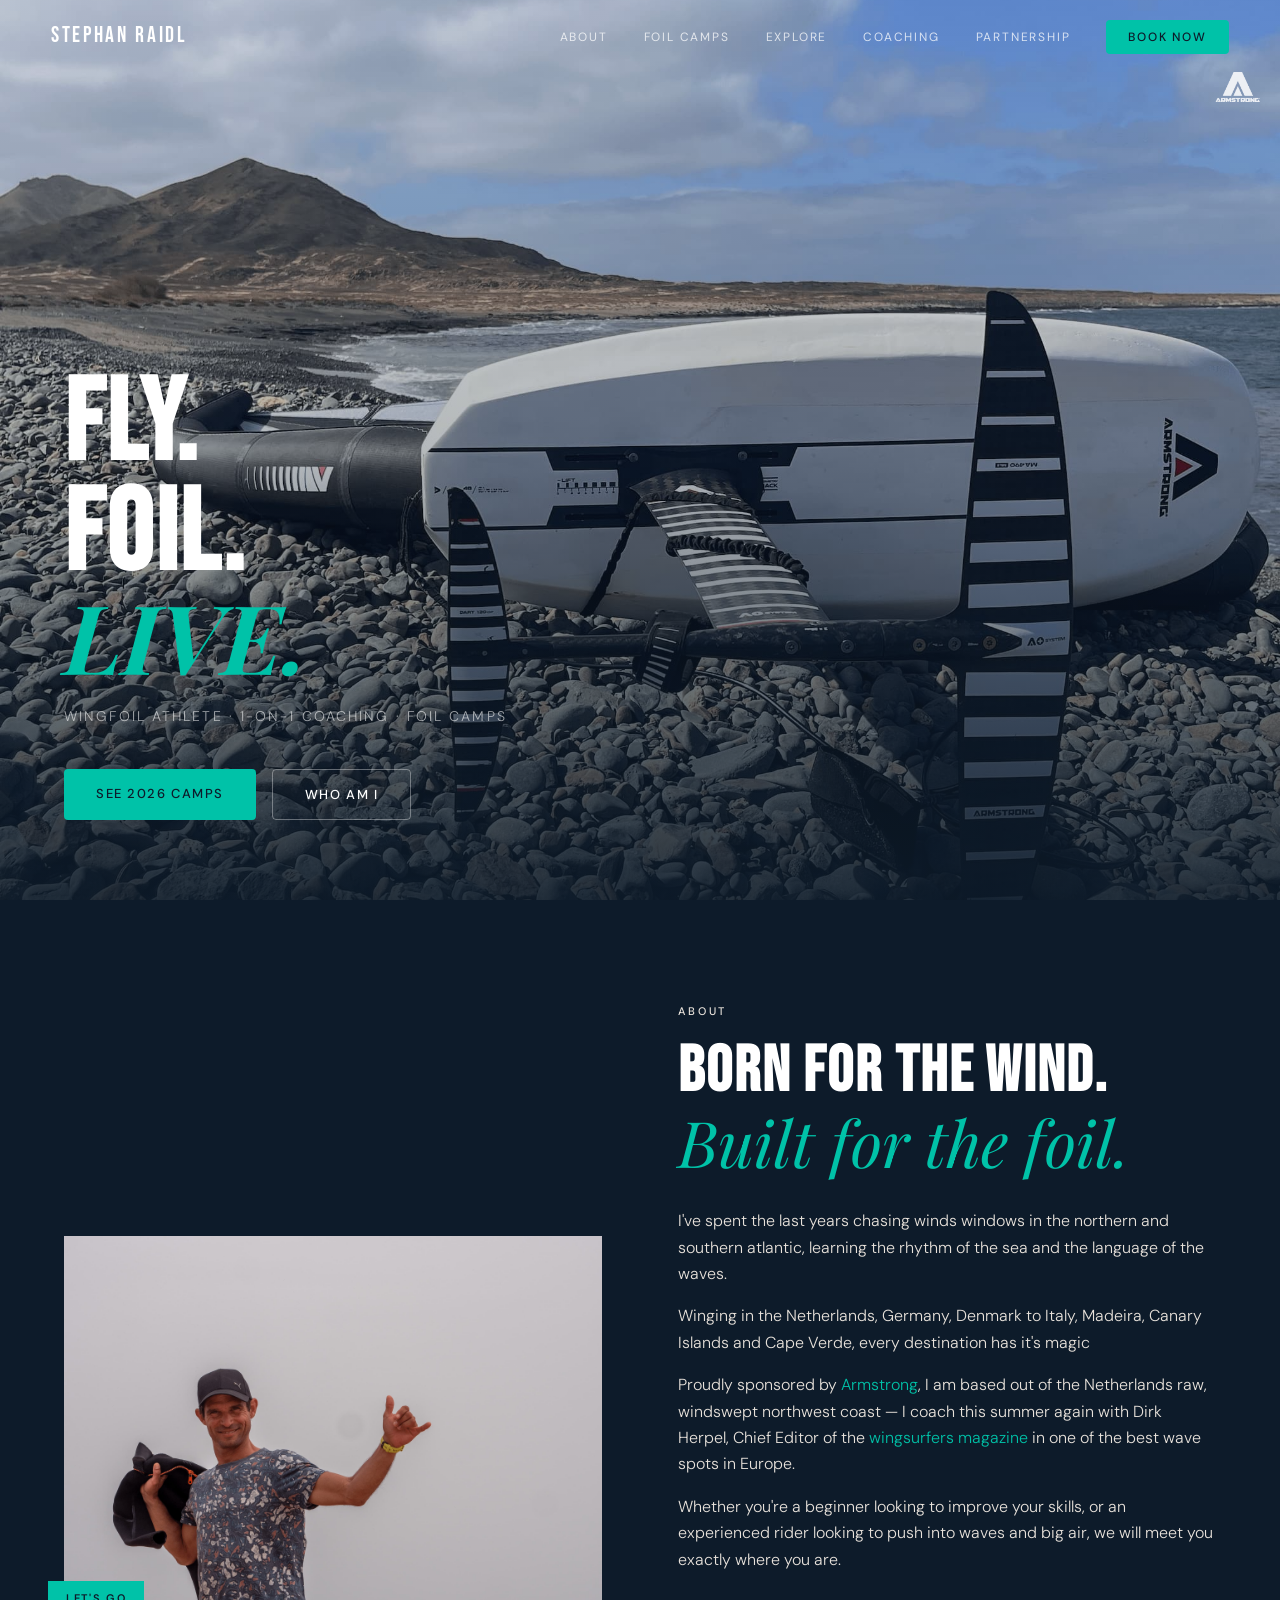
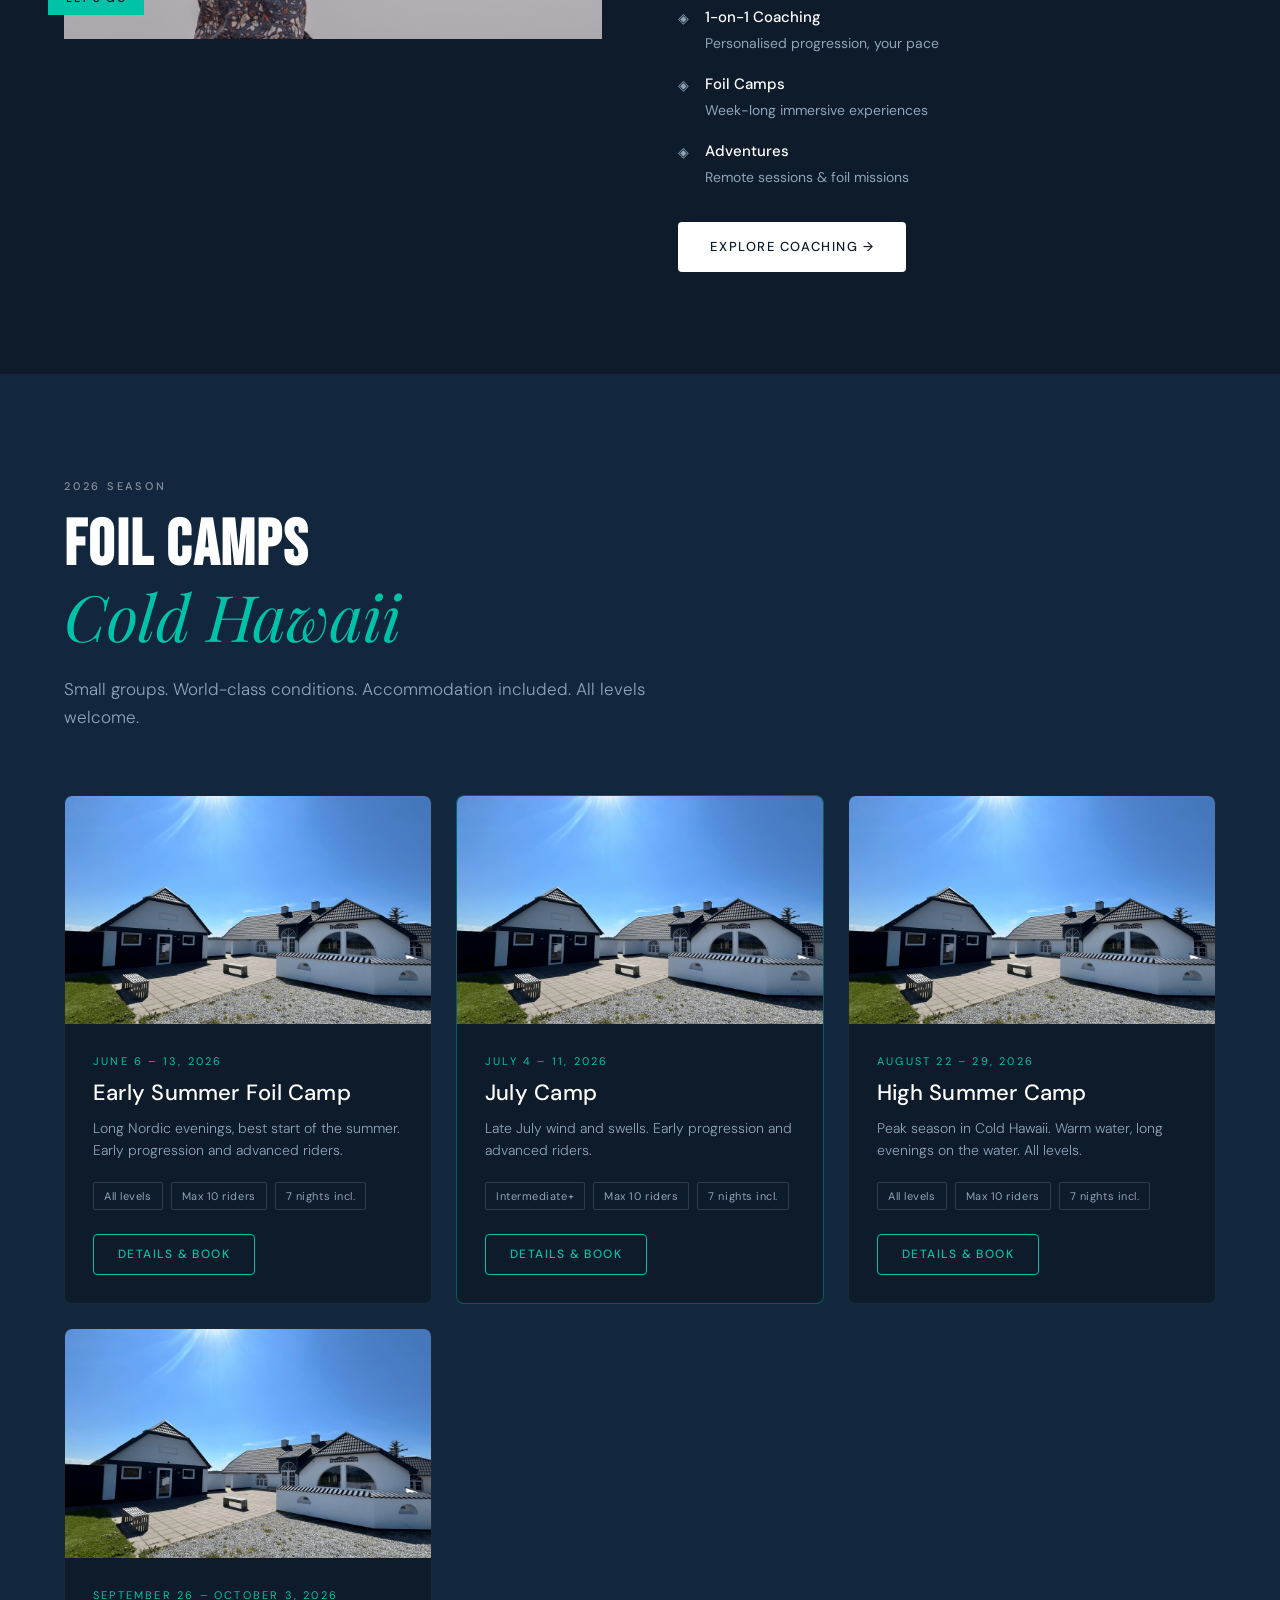
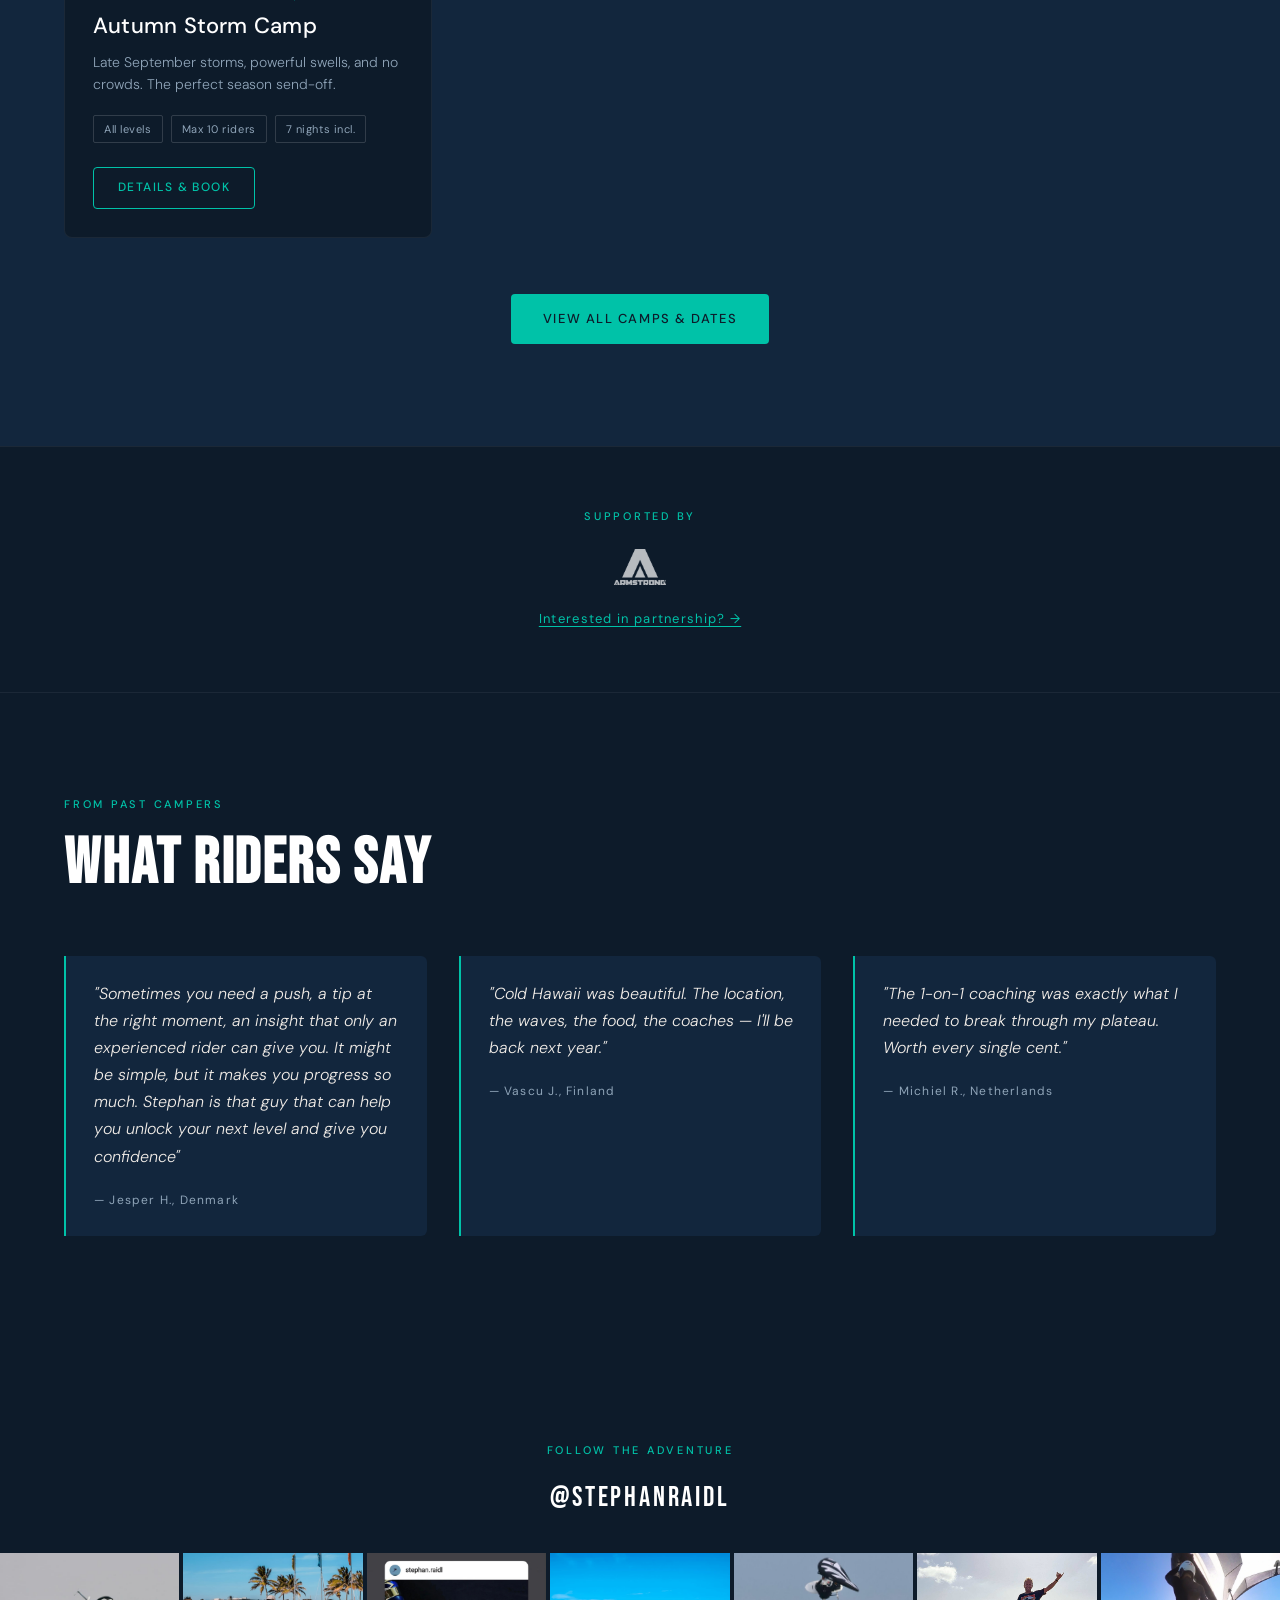
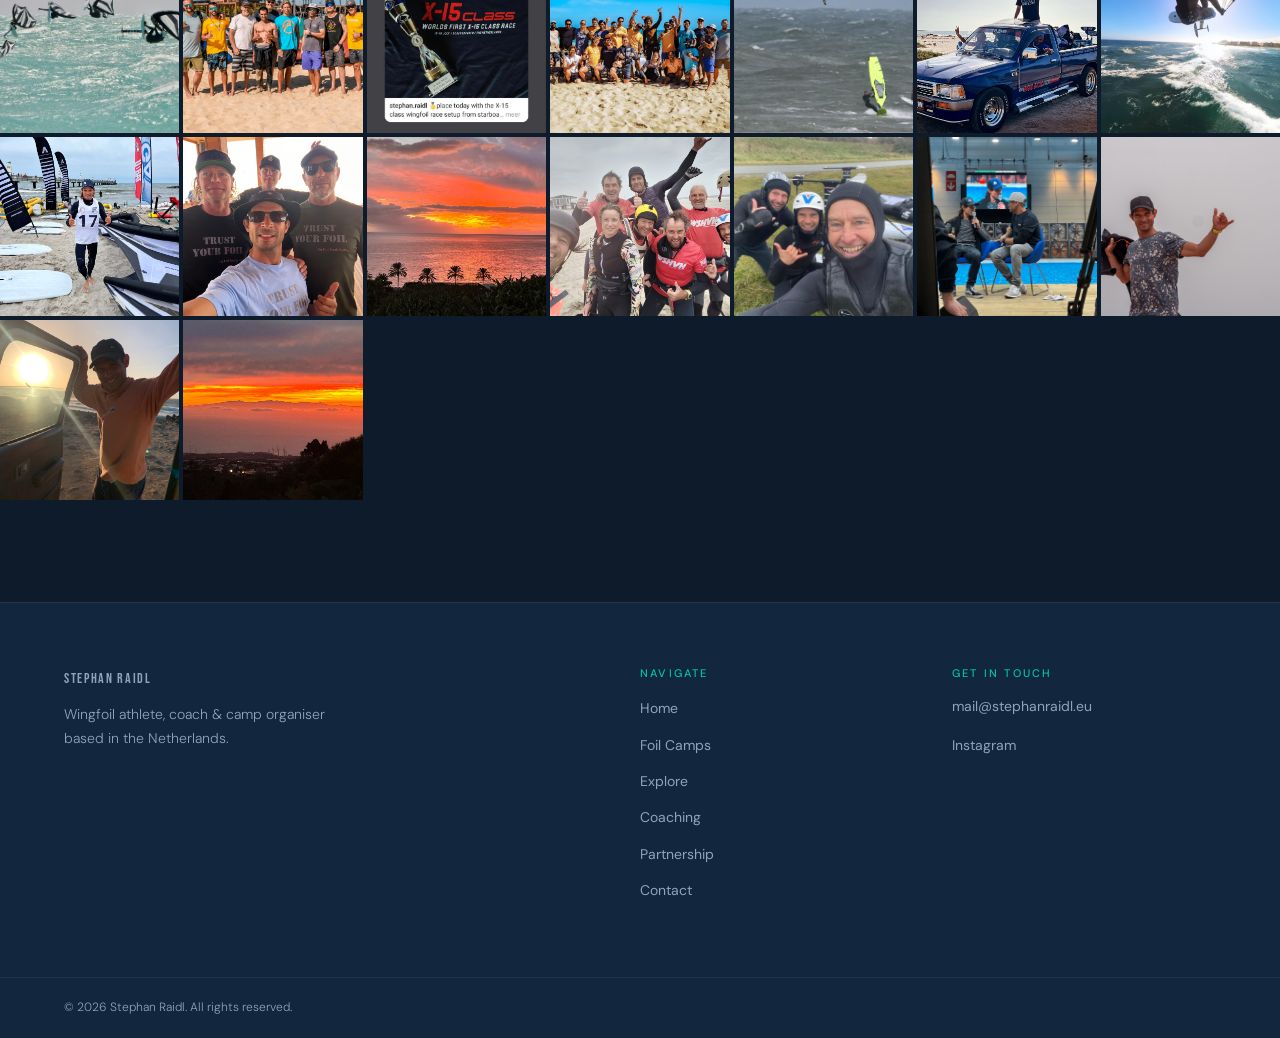
==== commit f9fab0f8: "Fix desktop nav links and HTML validation issues - Fix nav-links position: fixed on desktop so menu " ====
--- a/index.html
+++ b/index.html
@@ -293,7 +293,6 @@
     </div>
     <div class="footer-bottom">
       <p>© 2026 Stephan Raidl. All rights reserved.</p>
-      </p>
     </div>
   </footer>
   <script src="main.js"></script>
--- a/style.css
+++ b/style.css
@@ -211,10 +211,15 @@
 }
 
 .nav-links {
+  position: fixed;
+  top: 0;
+  right: clamp(20px, 4vw, 60px);
+  height: 72px;
   display: flex;
   list-style: none;
   gap: 36px;
   align-items: center;
+  z-index: 1000;
 }
 
 .nav-links a {
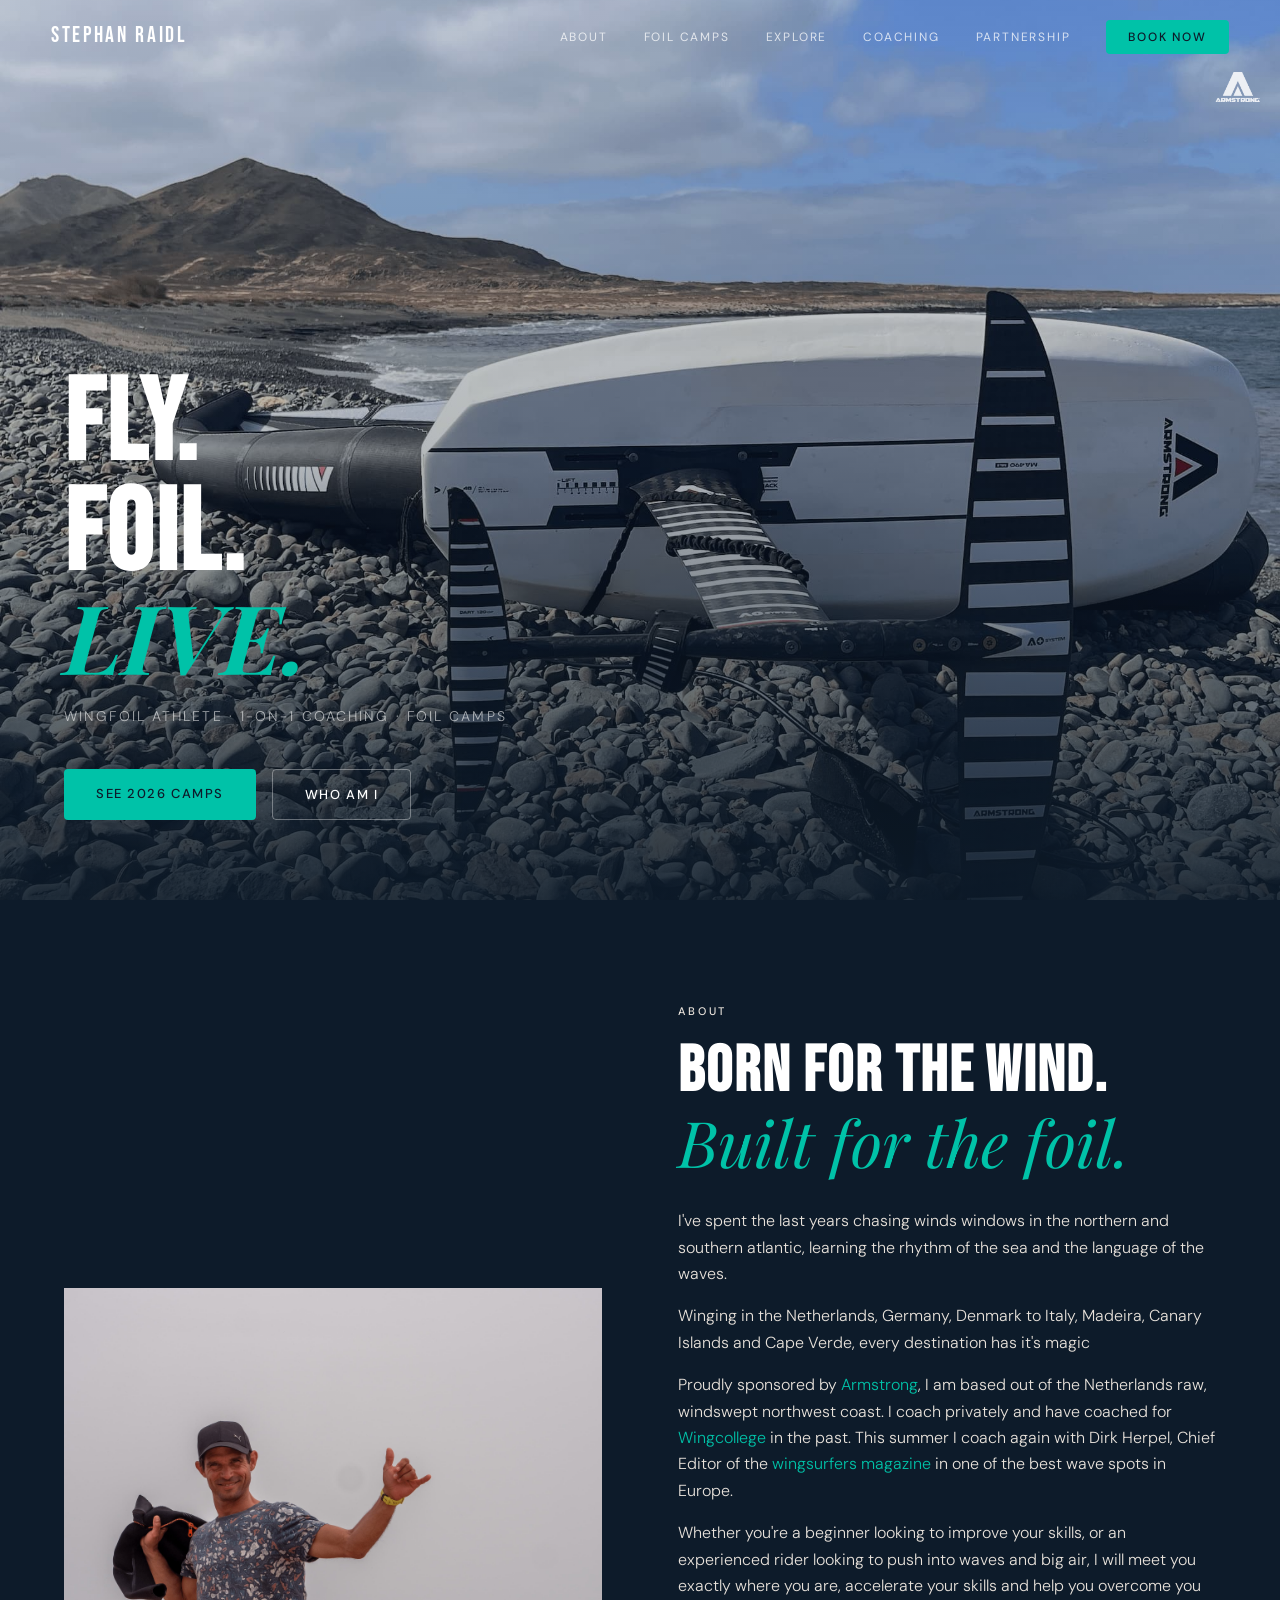
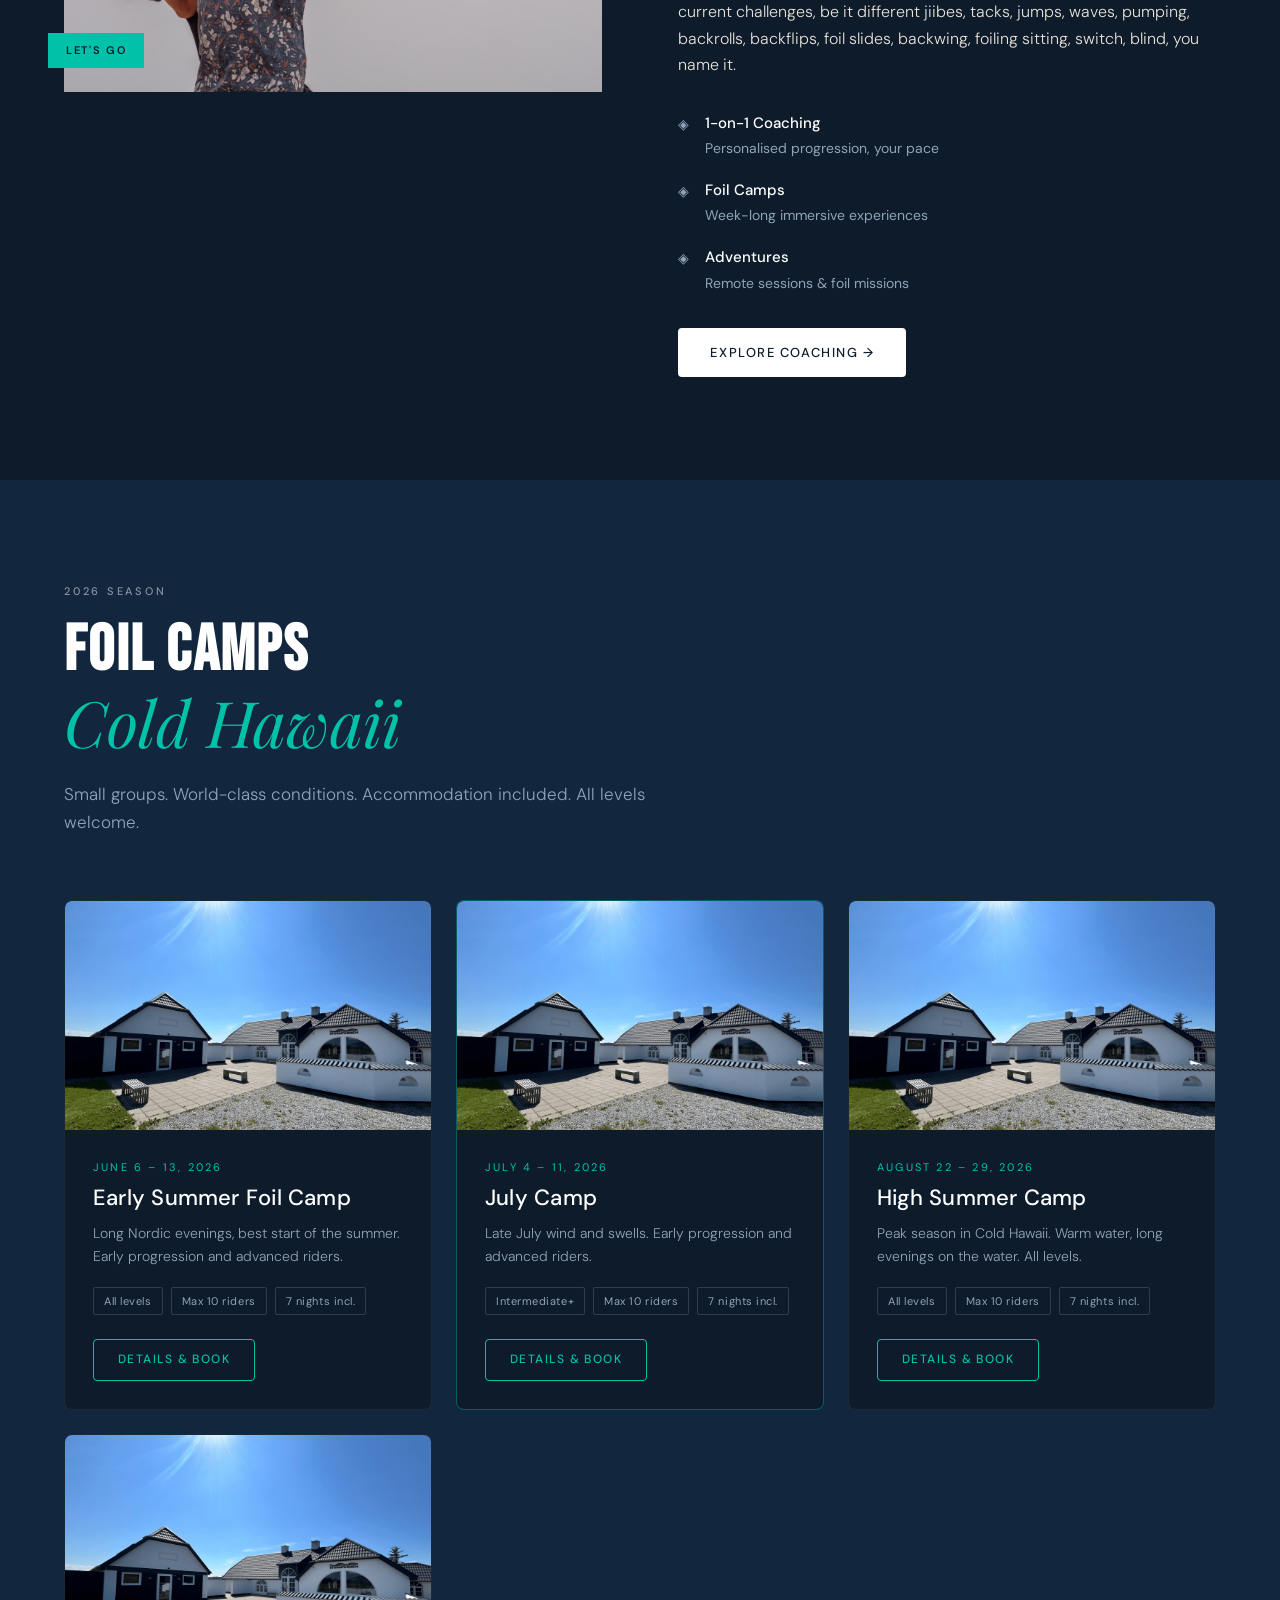
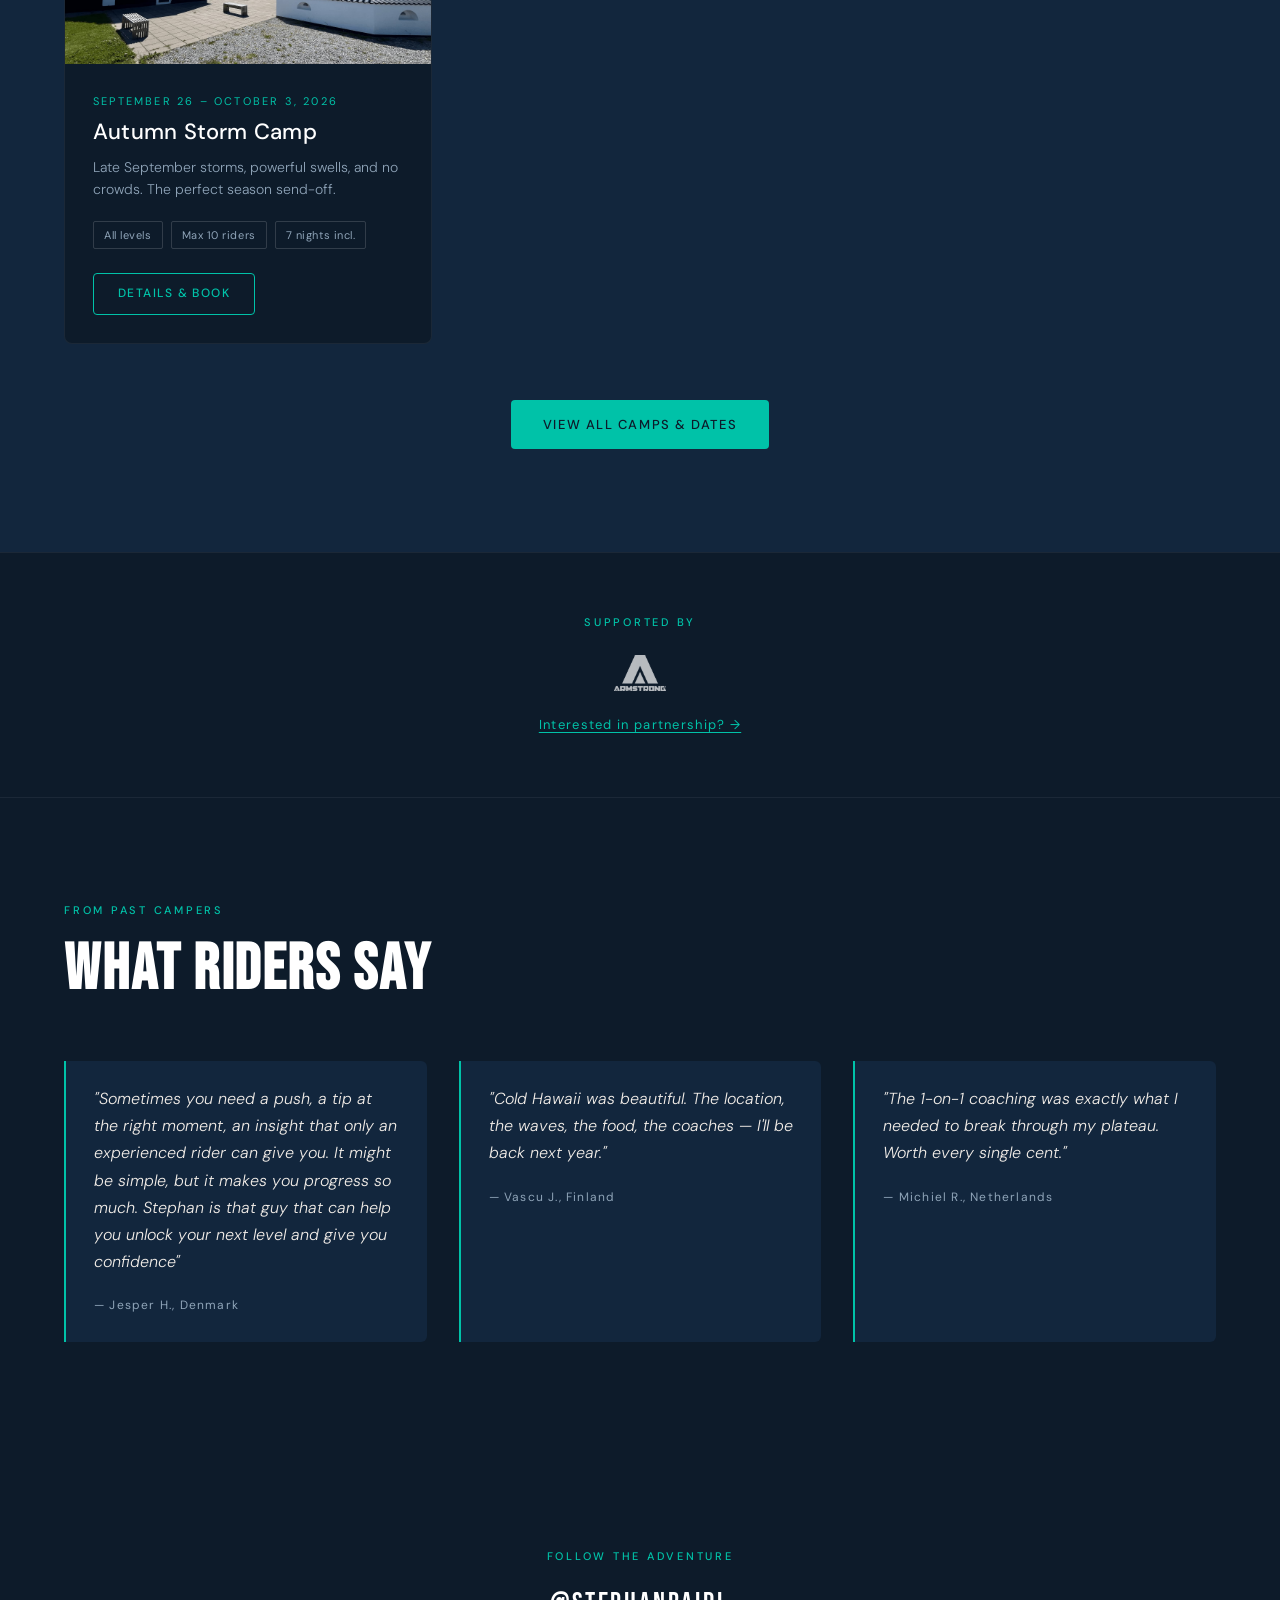
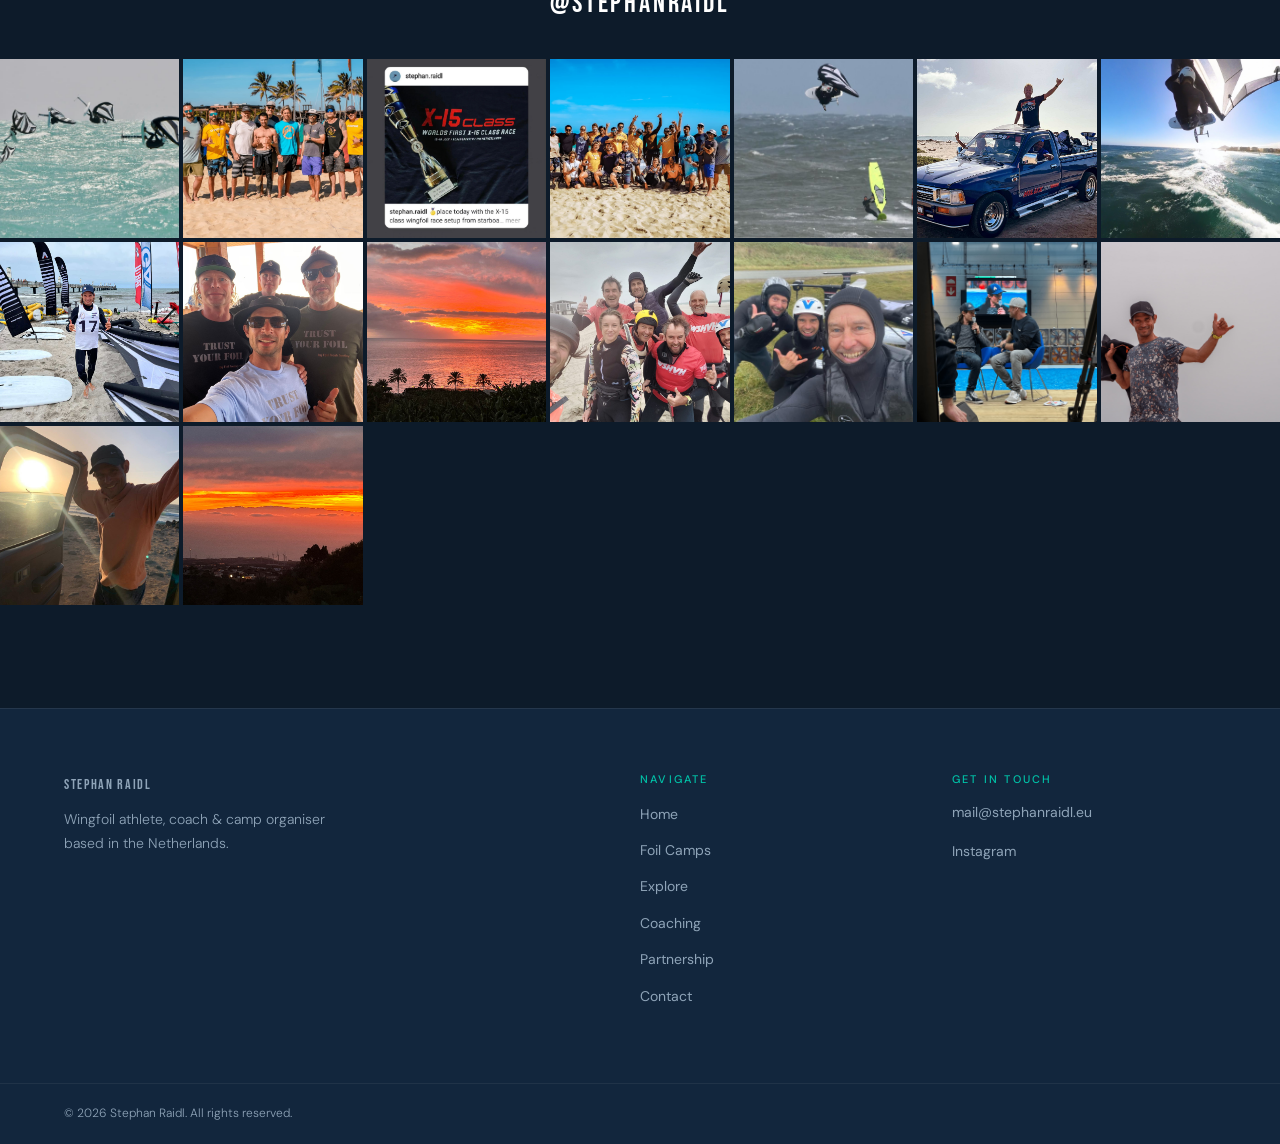
==== commit 58360f41: "edit text about me" ====
--- a/index.html
+++ b/index.html
@@ -85,8 +85,8 @@
       <h2>Born for the wind.<br /><em>Built for the foil.</em></h2>
       <p>I've spent the last years chasing winds windows in the northern and southern atlantic, learning the rhythm of the sea and the language of the waves.</p>
       <p> Winging in the Netherlands, Germany, Denmark to Italy, Madeira, Canary Islands and Cape Verde, every destination has it's magic </p>
-      <p>Proudly sponsored by <a href="https://armstrongfoils.com/" target="_blank" rel="noopener noreferrer" style="color:var(--teal);text-decoration:none;">Armstrong</a>, I am based out of the Netherlands raw, windswept northwest coast — I coach this summer again with Dirk Herpel, Chief Editor of the <a href="https://www.wingsurfersmagazin.de" target="_blank" rel="noopener noreferrer" style="color:var(--teal);text-decoration:none;">wingsurfers magazine</a> in one of the best wave spots in Europe.</p>
-      <p>Whether you're a beginner looking to improve your skills, or an experienced rider looking to push into waves and big air, we will meet you exactly where you are.</p>
+      <p>Proudly sponsored by <a href="https://armstrongfoils.com/" target="_blank" rel="noopener noreferrer" style="color:var(--teal);text-decoration:none;">Armstrong</a>, I am based out of the Netherlands raw, windswept northwest coast. I coach privately and have coached for <a href="https://www.kite-college.com/portfolio/wingcollege-sizilien/" target="_blank" rel="noopener noreferrer" style="color:var(--teal);text-decoration:none;">Wingcollege</a> in the past. This summer I coach again with Dirk Herpel, Chief Editor of the <a href="https://www.wingsurfersmagazin.de" target="_blank" rel="noopener noreferrer" style="color:var(--teal);text-decoration:none;">wingsurfers magazine</a> in one of the best wave spots in Europe.</p>
+      <p>Whether you're a beginner looking to improve your skills, or an experienced rider looking to push into waves and big air, I will meet you exactly where you are, accelerate your skills and help you overcome you current challenges, be it different jiibes, tacks, jumps, waves, pumping, backrolls, backflips, foil slides, backwing, foiling sitting, switch, blind,  you name it.</p>
       <ul class="about-pillars">
         <li>
           <span class="pillar-icon">◈</span>
--- a/style.css
+++ b/style.css
@@ -1128,6 +1128,7 @@
   .nav-links {
     position: fixed;
     top: 0; left: 0; right: 0; bottom: 0;
+    height: 100vh;
     background: #0d1b2a;
     flex-direction: column;
     justify-content: center;
